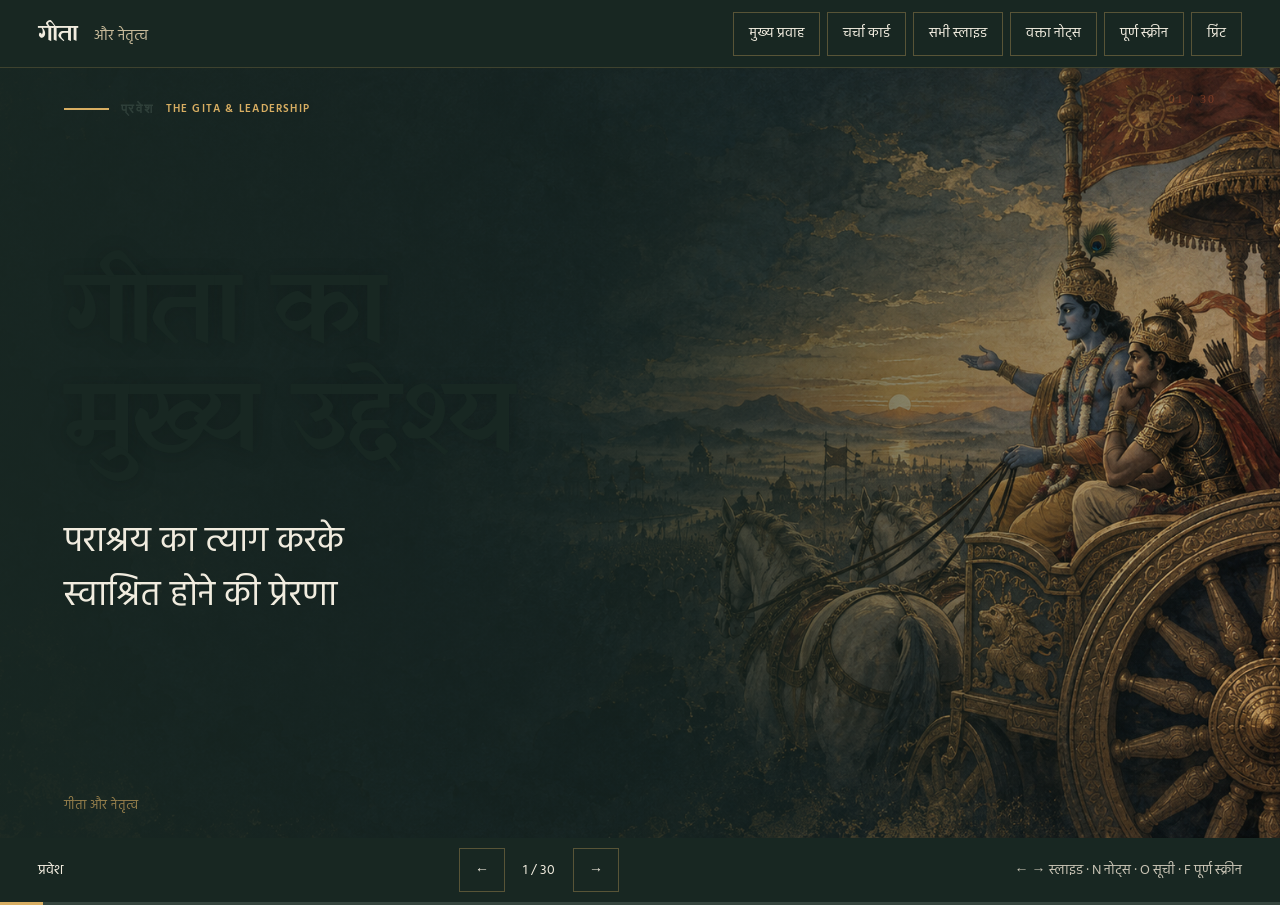
==== index.html @ c2bb1633 "Add corporate Gita presentation and Pages deployment" ====
<!doctype html>
<html lang="hi">
<head><meta charset="utf-8"><meta name="viewport" content="width=device-width,initial-scale=1"><title>गीता का मुख्य उद्देश्य</title><link rel="stylesheet" href="style.css"><link rel="stylesheet" href="design.css"><link rel="stylesheet" href="layouts.css"><link rel="stylesheet" href="presentation.css"></head>
<body>
<header class="toolbar"><a class="brand" href="#1">गीता <span>और नेतृत्व</span></a><nav aria-label="प्रस्तुति नियंत्रण"><button id="map">मुख्य प्रवाह</button><a class="cards-nav" href="flowchart-cards.html">चर्चा कार्ड</a><button id="overview">सभी स्लाइड</button><button id="notes">वक्ता नोट्स</button><button id="fullscreen" title="F">पूर्ण स्क्रीन</button><button id="print">प्रिंट</button></nav></header>
<main id="deck" aria-label="कार्यशाला स्लाइड"></main>
<footer class="controls"><span id="section"></span><div><button id="prev" aria-label="पिछली स्लाइड">←</button><span id="counter" aria-live="polite"></span><button id="next" aria-label="अगली स्लाइड">→</button></div><span class="keyhint">← → स्लाइड · N नोट्स · O सूची · F पूर्ण स्क्रीन</span></footer><div class="progress"><i id="progress"></i></div>
<dialog id="panel"><button class="close" aria-label="बंद करें">×</button><div id="panel-content"></div></dialog>
<script src="slides.js"></script><script src="app.js"></script>
</body></html>
---- style.css ----
:root{--paper:#f4efe4;--ink:#203b32;--muted:#62685e;--saffron:#a44d21;--line:#c9c7b6;--dark:#183c32}*{box-sizing:border-box}body{margin:0;background:#deddd3;color:var(--ink);font-family:'Nirmala UI','Mangal',sans-serif}button,a{touch-action:manipulation}button{font:inherit;cursor:pointer;min-height:44px;border:1px solid var(--line);background:transparent;color:inherit;padding:8px 15px;border-radius:3px}button:hover{background:#ab60251c}button:focus-visible,a:focus-visible{outline:3px solid #ce782d;outline-offset:3px}.toolbar{display:flex;flex-wrap:wrap;align-items:center;justify-content:space-between;gap:10px;padding:12px 3vw;background:var(--paper)}.brand{color:var(--ink);font-size:24px;text-decoration:none;font-weight:700}.brand span{font-size:16px;font-weight:400;margin-left:8px}nav{display:flex;flex-wrap:wrap;gap:7px}nav button{font-size:14px}#deck{max-width:1600px;margin:auto}.slide{position:relative;display:none;background:var(--paper);padding:35px 6vw;min-height:70vh;overflow:hidden}.slide.active{display:flex;flex-direction:column;animation:appear .25s ease}.eyebrow{font-family:Georgia,serif;letter-spacing:3px;font-size:13px;color:var(--saffron);margin-bottom:24px}.slide h1{font-size:clamp(32px,4.1vw,66px);line-height:1.4;font-weight:600;margin:0 0 24px;max-width:1100px}.slide .lead{font-size:clamp(20px,2.1vw,33px);line-height:1.8;max-width:1100px;margin:12px 0 24px}.slide-content{flex:1;display:flex;flex-direction:column;justify-content:center}.slide-footer{display:flex;justify-content:space-between;gap:18px;border-top:1px solid var(--line);padding-top:13px;font-size:13px;color:var(--muted);margin-top:20px}.folio{font-family:Georgia,serif;letter-spacing:2px}.cover,.question{background:var(--dark);color:var(--paper)}.cover .eyebrow,.question .eyebrow{color:#efb574}.cover h1{font-size:clamp(44px,6.4vw,102px);font-family:'Aparajita','Nirmala UI',serif;line-height:1.3;max-width:1000px}.cover .slide-footer,.question .slide-footer{color:#c8d0bd;border-color:#577365}.cover .lead{color:#d4ddca}.cover::after{content:'गीता';position:absolute;right:3%;bottom:12%;font-family:'Aparajita',serif;font-size:clamp(80px,17vw,260px);opacity:.045;pointer-events:none}.items{list-style:none;padding:0;margin:10px 0;max-width:1100px}.items li{font-size:clamp(19px,2vw,30px);line-height:1.7;padding:13px 0;border-top:1px solid var(--line)}.question .items li{border-color:#557263}.pairs{display:grid;gap:25px;margin:10px 0 15px}.pair{border-top:3px solid var(--saffron);padding-top:18px}.pair h2{font-size:clamp(26px,3vw,45px);margin:0 0 16px;font-weight:500}.pair p{font-size:clamp(21px,2.2vw,33px);line-height:1.8;margin:0}.verse{background:#ece7d8}.sanskrit{font-family:'Aparajita','Nirmala UI',serif;font-size:clamp(26px,3.2vw,50px);line-height:1.7;color:#743c25;margin:10px 0 8px}.ref{font-size:18px;color:var(--saffron)}blockquote{font-size:clamp(27px,3.5vw,52px);line-height:1.65;margin:0;padding-left:28px;border-left:4px solid var(--saffron)}.controls{display:flex;align-items:center;justify-content:space-between;padding:10px 3vw;gap:10px;background:var(--paper);font-size:14px}.controls>div{display:flex;align-items:center;gap:18px}.keyhint{display:none;color:var(--muted)}.progress{height:4px;background:var(--line)}.progress i{display:block;height:100%;background:var(--saffron);transition:width .2s}dialog{width:min(1000px,94vw);max-height:85vh;border:0;background:var(--paper);color:var(--ink);padding:35px;box-shadow:0 25px 100px #0005}dialog::backdrop{background:#10261fd9}.close{float:right;font-size:25px}#panel-content{clear:both;font-size:20px;line-height:1.9}#panel-content h2{font-size:30px}.overview-grid{display:grid;gap:8px}.overview-grid button{text-align:left;line-height:1.7}.overview-grid small{color:var(--muted)}.flow{display:grid;gap:0;margin:5px 0}.flow-step{position:relative;display:block;text-align:left;border:0;border-top:2px solid var(--line);padding:14px 10px 18px;border-radius:0}.flow-step .num{font:italic 24px Georgia;color:var(--saffron)}.flow-step h2{font-size:27px;margin:7px 0}.flow-step p{font-size:19px;line-height:1.6;margin:0}.flow-step small{display:block;font:12px Georgia;letter-spacing:1px;margin-top:10px;color:var(--muted)}.flow-step:not(:last-child)::after{content:'↓';display:block;color:var(--saffron);margin-top:10px}.timer{display:flex;align-items:center;gap:12px;margin-top:8px;font-size:16px}.timer output{font:24px Georgia;min-width:65px}.timer button{font-size:14px}.question .timer button{border-color:#688476}.case{border-left:9px solid var(--saffron)}.chain-list{display:flex;flex-direction:column;gap:12px;margin:15px 0}.chain-item{font-size:28px;padding:18px 0;border-bottom:2px solid var(--line)}.chain-item:not(:last-child)::after{content:' ↓';color:var(--saffron)}.flowpage{max-width:1400px;margin:0 auto;padding:45px 5vw;background:var(--paper);min-height:100vh}.flowpage h1{font-size:clamp(32px,4vw,60px);line-height:1.5}.flowpage .intro{font-size:22px;line-height:1.8}.flowpage .flow{margin:40px 0}.flowpage footer{margin-top:40px;border-top:1px solid var(--line);padding-top:20px;line-height:1.8}.flowpage a{color:var(--saffron)}
@media(min-width:768px){.pairs{grid-template-columns:1fr 1fr;gap:50px}.slide{min-height:calc(100vh - 142px);padding:3.5vh 6vw 2.5vh}.overview-grid{grid-template-columns:1fr 1fr}.flow{grid-template-columns:repeat(4,1fr);gap:22px}.flow-step:not(:last-child)::after{content:'→';position:absolute;right:5px;top:9px}.chain-list{flex-direction:row;gap:30px}.chain-item{flex:1}.chain-item:not(:last-child)::after{content:' →'}.flow-step h2{font-size:clamp(24px,2.1vw,34px)}}
@media(min-width:1280px){.keyhint{display:block}.slide{height:calc(100vh - 142px);min-height:650px;max-height:950px}.flow-step p{font-size:22px}.flow-step{padding-bottom:22px}}
@media screen and (min-width:1024px) and (max-height:850px){.slide{height:calc(100vh - 142px);min-height:0;padding:22px 6vw 16px}.eyebrow{margin-bottom:13px}.slide h1{font-size:42px;margin-bottom:15px}.cover h1{font-size:76px}.slide .lead{font-size:25px;line-height:1.65;margin:10px 0 14px}.items li{font-size:23px;line-height:1.6;padding:9px 0}.pair h2{font-size:33px;margin-bottom:10px}.pair p{font-size:26px}.sanskrit{font-size:39px;line-height:1.65}.flow{gap:12px}.flow-step{padding:8px 8px 12px}.flow-step h2{font-size:27px;margin:5px 0}.flow-step p{font-size:19px}.flow-step small{margin-top:7px}.slide-footer{margin-top:12px;padding-top:9px}.timer{margin-top:4px}.chain-item{font-size:25px}}
@media(prefers-reduced-motion:reduce){*{animation:none!important;transition:none!important}}@keyframes appear{from{opacity:.3;transform:translateY(5px)}to{opacity:1;transform:translateY(0)}}
@media print{@page{size:A4 landscape;margin:0}body{background:white}.toolbar,.controls,.progress,dialog,.timer,.no-print{display:none!important}#deck{max-width:none}.slide,.slide.active{display:flex!important;flex-direction:column;width:297mm;height:210mm;min-height:0;max-height:none;padding:12mm 16mm;break-after:page;page-break-after:always;print-color-adjust:exact;-webkit-print-color-adjust:exact;animation:none}.slide:last-child{break-after:auto}.slide h1{font-size:32pt;margin-bottom:6mm}.cover h1{font-size:54pt}.slide .lead,.items li,.pair p{font-size:19pt}.sanskrit{font-size:27pt}.pairs{grid-template-columns:1fr 1fr}.flow{grid-template-columns:repeat(4,1fr)}.flow-step h2{font-size:20pt}.flow-step p{font-size:14pt}.flow-step:not(:last-child)::after{content:'→';position:absolute;right:0;top:0}.flowpage{min-height:0;padding:12mm}.flowpage h1{font-size:32pt}.flowpage .intro{font-size:16pt}.flowpage .flow{margin:15px 0}.slide-footer{font-size:10pt}.eyebrow{margin-bottom:12px}}
---- design.css ----
/* Indian editorial: ink, vermilion, parchment, brass. */
.slide.reflection::after{font-size:min(65vh,600px);line-height:1;top:8%;bottom:auto}.flowpage .flow-step:last-child{color:#f1e8d6!important}
:root{--paper:#f1e8d6;--ink:#172635;--muted:#71644f;--saffron:#a43b28;--line:#c4b69b;--dark:#142330;--gold:#dcad62}body{background:#101b25}.toolbar,.controls{background:#101b25;color:#dfd2b9}.brand{color:#f1e8d6}.toolbar{padding:8px 3vw}.toolbar button,.controls button{border-color:#465059;border-radius:0}.toolbar button:hover,.controls button:hover{background:#ffffff12}.keyhint{color:#9eabae}.brand span{color:#b4aa98}.slide{background:var(--paper);isolation:isolate}.slide::before{content:'';position:absolute;inset:0;pointer-events:none;z-index:-1;background:linear-gradient(110deg,#ffffff24,transparent 55%)}.slide::after{content:attr(data-word);position:absolute;right:4%;bottom:9%;font-family:'Aparajita','Nirmala UI',serif;font-size:clamp(130px,22vw,350px);line-height:1;color:#a43b28;opacity:.045;z-index:-1;pointer-events:none}.eyebrow{display:flex;align-items:center;gap:20px;letter-spacing:2.5px;font-size:11px;margin-bottom:20px}.chapter{font-family:'Nirmala UI',sans-serif;font-size:16px;letter-spacing:0;padding-right:20px;border-right:1px solid currentColor}.slide h1{font-family:'Aparajita','Nirmala UI',serif;font-size:clamp(44px,4.8vw,76px);font-weight:600;line-height:1.2;margin-bottom:24px}.slide .lead{line-height:1.65}.slide-footer{font-size:12px;letter-spacing:.5px}.items li{border:0;padding:9px 0 9px 35px;position:relative}.items li::before{content:'';position:absolute;left:0;top:26px;width:14px;height:2px;background:var(--saffron)}.cinema{background:#101e2b url('assets/kurukshetra.png') center/cover no-repeat;color:#f9edda}.cinema::before{background:linear-gradient(90deg,#07132044,transparent 70%)}.cinema::after{display:none}.cinema h1{font-size:clamp(52px,7.7vw,120px);max-width:68%;line-height:1.17;text-shadow:0 2px 20px #0003}.cinema .lead{max-width:53%;color:#e1bb7c;font-size:clamp(22px,2.2vw,35px)}.cinema .eyebrow{color:#efc784}.cinema .slide-footer{color:#e2cba5;border-color:#cfb17855}.midnight{background:#142330;color:#f1e8d6}.midnight .eyebrow{color:var(--gold)}.midnight .slide-footer{color:#c6b999;border-color:#6f6c5a}.midnight .items li::before{background:var(--gold)}.midnight::after{opacity:.13;color:var(--gold)}.editorial .body-copy{max-width:1000px}.editorial.midnight .slide-content{max-width:83%}.statement .slide-content{justify-content:center}.statement h1{font-size:36px;color:var(--saffron);font-weight:400}.statement blockquote{font-family:'Aparajita','Nirmala UI',serif;border:0;padding:0;font-size:clamp(40px,5.5vw,86px);line-height:1.35;max-width:1100px}.statement blockquote::before{content:'“';color:var(--saffron);display:block;height:40px;font:100px Georgia}.statement .lead{max-width:800px;color:var(--muted);font-size:25px}.duality .pairs{gap:0;border-top:1px solid var(--ink);border-bottom:1px solid var(--ink);margin:16px 0 25px}.duality .pair{border:0;padding:26px 30px 26px 0}.duality .pair+ .pair{padding-left:40px;border-left:1px solid var(--ink)}.duality .pair h2{font-family:'Aparajita','Nirmala UI',serif;font-size:clamp(40px,4.6vw,70px);color:var(--saffron);line-height:1.2}.duality .pair p{font-size:27px}.duality.contrast .pair:first-child{background:#b3452d;color:#fff0d9;padding-left:25px}.duality.contrast .pair:first-child h2{color:#ffe0a5}.duality.contrast .pair:last-child{background:#142330;color:#ede3cf;border:0}.duality.contrast .pair:last-child h2{color:var(--gold)}.duality.contrast .pairs{border:0}.reflection{background:#ab3c2c;color:#fff0d6}.reflection::after{content:'?';font:600px Georgia;right:3%;top:0;color:#f8c980;opacity:.095}.reflection .eyebrow{color:#ffdc9d}.reflection .slide-footer{color:#ffdbb4;border-color:#e6ad7c77}.reflection h1{max-width:900px}.reflection .lead{color:#fff0d6;max-width:1000px}.reflection .items li{font-size:24px}.reflection .items li::before{background:#ffcb85}.timer{margin-top:20px;border-top:1px solid #ffffff44;padding-top:16px}.timer output{font-size:36px;font-style:italic;color:#ffdda2}.timer button{border:0;border-bottom:1px solid currentColor;border-radius:0;color:inherit}.scripture{background:#eee4cf}.scripture .slide-content{justify-content:center}.scripture h1{font-size:36px;font-family:'Nirmala UI',sans-serif;color:#706148;font-weight:400;margin-bottom:35px}.scripture .sanskrit{font-size:clamp(34px,4.4vw,69px);line-height:1.4;color:#8c2d20;margin-bottom:20px}.scripture .ref{font:italic 18px Georgia,serif;color:#7d5634}.scripture .lead{font-size:25px;max-width:1000px;margin-top:30px;border-top:1px solid #bdab8c;padding-top:22px}.scripture .slide-content::before{content:'॥';position:absolute;right:5%;top:14%;font-family:'Aparajita',serif;font-size:130px;color:#b1874260}.scenario{background:#e7dfcf;border:0}.scenario .slide-content{display:grid;grid-template-columns:39% 1fr;gap:6%}.scenario h1{font-size:clamp(46px,4.8vw,76px);line-height:1.35;align-self:center}.scenario .body-copy{background:#142330;color:#f1e8d6;padding:30px 34px;align-self:center;border-top:6px solid #bd8a43}.scenario .lead{font-size:25px;line-height:1.6;margin:0 0 20px;color:#ebc589}.scenario .items li{font-size:22px;line-height:1.6;padding:9px 0 9px 25px}.scenario .items li::before{background:#c49a60}.scenario .timer{font-size:13px}.scenario .timer output{font-size:29px}.scenario .timer button{font-size:13px;padding:5px}.chain-list{counter-reset:chain}.chain-item{counter-increment:chain;border:0;background:#142330;color:#f1e8d6;padding:30px 22px;position:relative;font-size:25px}.chain-item::before{content:'0' counter(chain);display:block;font:italic 40px Georgia;color:var(--gold);margin-bottom:20px}.chain-item:nth-child(2){background:#8b382b}.chain-item:nth-child(3){background:#ad783e}.chain-item:not(:last-child)::after{position:absolute;right:-27px;top:45%;color:var(--saffron);font-size:25px}.journey .flow,.flowpage .flow{gap:25px}.flow-step{border:0;border-bottom:1px solid var(--line);padding:15px 12px;min-width:0}.flow-step .num{font-size:45px;color:#ac733d}.flow-step h2{font-family:'Aparajita','Nirmala UI',serif;font-size:35px;line-height:1.2}.flow-step p{font-size:20px;line-height:1.5}.flow-step small{letter-spacing:1px;font-size:11px}.flow-step:last-child{background:#142330;color:var(--paper);padding-left:20px}.flow-step:last-child small{color:#dfbd83}.flow-step:not(:last-child)::after{font-size:24px;color:#a43b28}.flowpage{background:var(--paper)}.flowpage h1{font-family:'Aparajita',serif;font-size:70px}.flowpage footer{font-size:18px}.progress{background:#34424b;height:3px}.progress i{background:#d0a063}
@media(min-width:768px){.journey .flow,.flowpage .flow{grid-template-columns:repeat(5,1fr)}.flow-step:nth-child(6){grid-column:5;grid-row:2}.flow-step:nth-child(7){grid-column:4;grid-row:2}.flow-step:nth-child(8){grid-column:3;grid-row:2}.flow-step:nth-child(9){grid-column:2;grid-row:2}.flow-step:nth-child(10){grid-column:1;grid-row:2}.flow-step:nth-child(5)::after{content:'↓';right:25px;top:auto;bottom:-24px}.flow-step:nth-child(6)::after,.flow-step:nth-child(7)::after,.flow-step:nth-child(8)::after,.flow-step:nth-child(9)::after{content:'←';right:auto;left:-25px;top:45%}.flow-step:nth-child(-n+4)::after{top:45%;right:-24px}.slide{padding-left:5vw;padding-right:5vw}.slide-footer{margin-top:15px}}
@media(min-width:1280px){.slide{height:calc(100vh - 130px);min-height:0;max-height:none}}
@media screen and (min-width:1024px) and (max-height:850px){.slide{height:calc(100vh - 130px);padding-top:20px;padding-bottom:15px}.eyebrow{margin-bottom:14px}.slide h1{font-size:51px;margin-bottom:18px}.cinema h1{font-size:86px}.cinema .lead{font-size:27px}.slide .lead{font-size:24px;margin-top:10px;margin-bottom:14px}.scripture h1{font-size:29px;margin-bottom:24px}.scripture .sanskrit{font-size:48px;line-height:1.35;margin-bottom:12px}.scripture .lead{font-size:23px;padding-top:14px;margin-top:16px}.scripture .slide-content::before{font-size:95px}.duality .pair{padding-top:20px;padding-bottom:20px}.duality .pair h2{font-size:50px}.duality .pair p{font-size:24px}.reflection .items li{font-size:22px}.timer{margin-top:12px;padding-top:10px}.timer output{font-size:28px}.statement h1{font-size:30px}.statement blockquote{font-size:59px}.scenario h1{font-size:49px}.scenario .body-copy{padding:20px 24px}.scenario .lead{font-size:22px}.scenario .items li{font-size:19px}.flow-step{padding:9px 10px}.flow-step .num{font-size:32px}.flow-step h2{font-size:30px}.flow-step p{font-size:18px}.journey .flow{gap:20px}.chain-item{font-size:22px;padding:20px}.chain-item::before{font-size:32px;margin-bottom:12px}.items li{font-size:24px}}
@media(max-width:767px){.slide{padding:28px 24px}.eyebrow{font-size:9px;gap:10px;letter-spacing:1px}.chapter{font-size:14px;padding-right:10px}.slide h1{font-size:43px;line-height:1.3}.cinema{background-position:65% center}.cinema::before{background:#0c192bc9}.cinema h1{font-size:59px;max-width:100%}.cinema .lead{max-width:100%;font-size:24px}.slide .lead{font-size:21px}.scenario .slide-content{display:flex;gap:0}.scenario .body-copy{padding:22px}.scenario h1{font-size:42px}.scenario .lead{font-size:21px}.scenario .items li{font-size:19px}.timer{flex-wrap:wrap;gap:6px}.timer button{font-size:12px}.duality .pair,.duality .pair+ .pair{padding:20px;border-left:0}.duality .pair h2{font-size:40px}.duality .pair p{font-size:23px}.scripture h1{font-size:29px}.scripture .sanskrit{font-size:33px}.scripture .lead{font-size:21px}.scripture .slide-content::before{display:none}.reflection .items li{font-size:20px}.editorial.midnight .slide-content{max-width:100%}.statement blockquote{font-size:41px}.flow-step{padding:18px 10px}.flow-step:not(:last-child)::after{content:'↓';position:static}.flowpage h1{font-size:48px}.chain-item:not(:last-child)::after{content:'↓';top:auto;bottom:-25px;right:45%}.chain-list{gap:28px}.slide-footer{font-size:11px}}
@media print{.slide,.slide.active{height:210mm;min-height:0;max-height:none;padding:12mm 15mm}.slide h1{font-size:38pt}.cinema h1{font-size:64pt}.cinema .lead{font-size:20pt}.scripture h1{font-size:23pt}.scripture .sanskrit{font-size:35pt}.scripture .lead{font-size:18pt}.scenario .slide-content{display:grid}.scenario h1{font-size:34pt}.scenario .body-copy{padding:22px}.scenario .lead{font-size:18pt}.scenario .items li{font-size:16pt}.duality .pair h2{font-size:36pt}.duality .pair p{font-size:19pt}.flow-step .num{font-size:26pt}.flow-step h2{font-size:23pt}.flow-step p{font-size:14pt}.flow-step:nth-child(6){grid-column:5;grid-row:2}.flow-step:nth-child(7){grid-column:4;grid-row:2}.flow-step:nth-child(8){grid-column:3;grid-row:2}.flow-step:nth-child(9){grid-column:2;grid-row:2}.flow-step:nth-child(10){grid-column:1;grid-row:2}.flowpage{height:210mm;min-height:0}.flowpage h1{font-size:40pt}.flowpage .flow{gap:15px}.flowpage footer p{margin:5px}.flowpage footer{margin-top:10px}.slide .lead{font-size:19pt}.items li{font-size:18pt}}

/* The same Kurukshetra artwork reappears at low contrast, like the reference deck. */
.slide:not(.cinema){background-image:linear-gradient(100deg,rgba(241,232,214,.975),rgba(241,232,214,.91) 57%,rgba(232,223,202,.68)),url('assets/kurukshetra.png');background-size:cover,cover;background-position:center,right center}
.slide.midnight:not(.cinema){background-image:linear-gradient(100deg,rgba(20,35,48,.97),rgba(20,35,48,.91) 55%,rgba(20,35,48,.62)),url('assets/kurukshetra.png')}
.slide.reflection:not(.cinema){background-image:linear-gradient(100deg,rgba(164,59,40,.96),rgba(164,59,40,.89) 63%,rgba(106,42,33,.68)),url('assets/kurukshetra.png')}
.journey .flow-step:nth-child(5)::after,.flowpage .flow-step:nth-child(5)::after{content:'↓';top:auto;bottom:-24px;right:20px}
.reflection::after{font-size:min(65vh,600px);line-height:1;top:8%;bottom:auto}
---- layouts.css ----
@import url('https://fonts.googleapis.com/css2?family=Hind:wght@400;500;600&family=Yatra+One&display=swap');
:root{--display:'Yatra One','Aparajita','Nirmala UI',serif;--body:'Hind','Nirmala UI','Mangal',sans-serif;--ink:#18231f;--ink-soft:#34463e;--paper:#f3eddd;--paper-deep:#e8dfca;--saffron:#d7602d;--gold:#bd8b3d;--line:rgba(24,35,31,.18)}
body{font-family:var(--body);background:#18231f;color:var(--ink)}
.toolbar,.controls{font-family:var(--body)}.slide{position:relative;isolation:isolate;background-image:linear-gradient(100deg,rgba(243,237,221,.97),rgba(248,243,232,.91) 52%,rgba(232,223,202,.76)),url('assets/kurukshetra.png');background-size:cover;background-position:center,right center}.slide::before{z-index:-1;opacity:.08;background-image:url("data:image/svg+xml,%3Csvg viewBox='0 0 180 180' xmlns='http://www.w3.org/2000/svg'%3E%3Cfilter id='n'%3E%3CfeTurbulence type='fractalNoise' baseFrequency='.85' numOctaves='3' stitchTiles='stitch'/%3E%3C/filter%3E%3Crect width='100%25' height='100%25' filter='url(%23n)' opacity='.55'/%3E%3C/svg%3E");mix-blend-mode:multiply}.slide.active{display:grid;grid-template-rows:auto 1fr auto}.slide-content{position:relative;z-index:2;width:100%;max-width:1280px;margin:auto;justify-self:stretch;align-self:center}.eyebrow{gap:12px;margin-bottom:14px;letter-spacing:.11em;font-family:var(--body);font-weight:600}.eyebrow::before{content:'';width:2.8rem;height:2px;background:currentColor}.chapter{font-size:13px;opacity:.58;border:0;padding:0;text-transform:uppercase;letter-spacing:.13em}.slide h1{font-family:var(--display);font-weight:400;font-size:clamp(42px,6vw,92px);line-height:1.12;letter-spacing:-.025em;margin:0 0 20px}.slide .lead{font-size:clamp(20px,2.05vw,30px);line-height:1.55;color:var(--ink-soft);max-width:45ch;margin:20px 0}.slide-footer{border:0;padding-top:8px;opacity:.65;font-size:13px}.slide-footer .folio{position:absolute;top:24px;left:auto;right:5vw;font-size:12px;opacity:.65}
.cinema{background-image:linear-gradient(90deg,rgba(24,35,31,.93),rgba(24,35,31,.74) 49%,rgba(24,35,31,.06) 100%),url('assets/kurukshetra.png');background-position:center}.cinema .slide-content{max-width:1280px}.cinema .eyebrow{color:#dfaa63}.cinema h1{font-size:clamp(52px,8vw,126px);line-height:1.06;max-width:9ch}.cinema .lead{max-width:31ch;color:#f3eddd;font-size:clamp(23px,2.7vw,40px)}.cinema .slide-footer{color:#f3eddd}
.midnight{background-image:linear-gradient(100deg,rgba(24,35,31,.97),rgba(24,35,31,.9) 56%,rgba(18,32,29,.7)),url('assets/kurukshetra.png');color:var(--paper)}.midnight .eyebrow{color:var(--saffron)}.midnight .lead{color:rgba(243,237,221,.76)}.midnight .slide-footer{color:rgba(243,237,221,.58)}
.reflection{background-image:linear-gradient(100deg,rgba(24,35,31,.96),rgba(24,35,31,.8)),url('assets/kurukshetra.png');color:var(--paper)}.reflection h1{font-family:var(--display);font-size:clamp(45px,6.5vw,96px)}.reflection .lead{color:rgba(243,237,221,.76)}.reflection .slide-footer{color:rgba(243,237,221,.62)}.reflection::after{font:400 clamp(220px,45vw,620px)/1 var(--display);color:var(--saffron);opacity:.1;right:4%;top:3%;bottom:auto}
.slide.journey .slide-content{max-width:1450px}.journey .flow{grid-template-columns:repeat(5,minmax(0,1fr));gap:0;margin:28px 0 0}.journey .flow-step{background:rgba(243,237,221,.15);border:0;border-top:1px solid var(--line);padding:16px 15px 14px;min-height:0}.journey .flow-step:nth-child(n+6){grid-row:2}.journey .flow-step:nth-child(6){grid-column:5}.journey .flow-step:nth-child(7){grid-column:4}.journey .flow-step:nth-child(8){grid-column:3}.journey .flow-step:nth-child(9){grid-column:2}.journey .flow-step:nth-child(10){grid-column:1}.journey .flow-step .num{font:400 clamp(26px,3.5vw,47px)/1 var(--display);color:var(--saffron)}.journey .flow-step h2{font:400 clamp(20px,2.3vw,32px)/1.2 var(--display);margin:12px 0 8px}.journey .flow-step p{font:400 clamp(13px,1.35vw,18px)/1.42 var(--body);margin:0}.journey .flow-step small{font-size:10px;margin-top:8px;opacity:.65}.journey .flow-step:nth-child(5)::after{content:'↓';right:22px;top:auto;bottom:-22px}.journey .flow-step:nth-child(6)::after,.journey .flow-step:nth-child(7)::after,.journey .flow-step:nth-child(8)::after,.journey .flow-step:nth-child(9)::after{content:'←';right:auto;left:-14px;top:43%}.journey .flow-step:last-child{background:var(--ink);color:var(--paper)}.journey .flow-step:last-child small{color:var(--gold)}
.equation{justify-items:start;gap:18px;margin:20px 0}.equation-row{justify-content:flex-start;gap:clamp(9px,2vw,28px)}.token{min-width:0;padding:12px 22px;background:rgba(255,255,255,.2);font:400 clamp(32px,5vw,70px)/1.15 var(--display);border:1px solid rgba(24,35,31,.2)}.token.hot{border-color:var(--saffron);background:rgba(215,96,45,.07)}.operator{font:400 clamp(23px,3vw,42px) var(--display)}.cascade{width:min(100%,620px);margin:4px 0 0 7%;border-left:1px solid var(--saffron)}.cascade div{position:relative;padding:9px 18px;border-top:1px solid rgba(24,35,31,.13);font-size:clamp(17px,1.65vw,23px);color:var(--ink-soft)}.cascade div:nth-child(2){margin-inline:0 8%}.cascade div:nth-child(3){margin-inline:0 16%}.cascade div:nth-child(4){margin-inline:0 24%;color:var(--saffron);border-color:rgba(215,96,45,.38)}
.duality .pairs{gap:0;border-top:1px solid var(--line);border-bottom:1px solid var(--line);margin:18px 0}.duality .pair{padding:22px 28px;border:0}.duality .pair+.pair{border-left:1px solid var(--line);padding-left:38px}.duality .pair h2{font:400 clamp(30px,4vw,56px)/1.2 var(--display);color:var(--saffron);margin:0 0 12px}.duality .pair p{font-size:clamp(18px,2vw,27px);line-height:1.5}.duality.contrast .pairs{border:0}.duality.contrast .pair:first-child{background:var(--saffron);color:var(--paper)}.duality.contrast .pair:first-child h2{color:#f1c785}.duality.contrast .pair:last-child{background:var(--ink);color:var(--paper)}.duality.contrast .pair:last-child h2{color:var(--gold)}
.statement .slide-content{max-width:1160px}.statement h1{font:400 clamp(36px,5vw,72px)/1.15 var(--display);color:var(--ink)}.statement blockquote{border:0;border-left:4px solid var(--saffron);padding-left:clamp(20px,4vw,55px);font:400 clamp(32px,4.5vw,64px)/1.25 var(--display);max-width:23ch}.statement .lead{font-size:clamp(19px,2vw,28px);margin-top:26px}
.scripture{background-image:linear-gradient(100deg,rgba(243,237,221,.97),rgba(243,237,221,.87) 58%,rgba(232,223,202,.72)),url('assets/kurukshetra.png')}.verse-strip{width:min(100%,980px);padding:18px 25px;border:1px solid rgba(189,139,61,.35);border-left:4px solid var(--saffron);background:rgba(255,255,255,.25)}.verse-strip .sanskrit{font:500 clamp(22px,2.6vw,36px)/1.65 var(--body);color:var(--ink);margin:0}.verse-strip .ref{font:500 14px var(--body);margin-top:9px;color:var(--saffron)}.scripture .slide-content::before{content:'✦';position:absolute;right:4%;top:2%;color:rgba(189,139,61,.25);font:clamp(54px,9vw,130px) var(--display)}
.witness{min-height:340px;width:min(100%,550px);margin:5px auto}.witness-ring{width:min(52vw,330px);border-color:rgba(24,35,31,.2)}.witness-ring::before{width:min(38vw,240px);border-color:rgba(215,96,45,.42)}.witness-core span{color:var(--ink-soft);font-size:15px}.witness-core strong{font:400 clamp(35px,4vw,55px) var(--display);color:var(--saffron)}.orbit{font-size:14px;color:var(--ink-soft)}.witness .o1{top:8%}.witness .o2{right:4%}.witness .o3{bottom:8%}.witness .o4{left:4%}
.fork{grid-template-columns:1fr 1fr;gap:16px;margin:25px 0}.route{padding:20px 24px;background:rgba(255,255,255,.2);border:1px solid var(--line)}.route h3{font:400 clamp(25px,3.2vw,44px)/1.18 var(--display);color:var(--ink)}.route p{font-size:clamp(16px,1.7vw,22px);color:var(--ink-soft);line-height:1.5}.route.yoga{border-color:rgba(215,96,45,.65);box-shadow:inset 5px 0 var(--saffron)}.route-tag{font-size:12px;letter-spacing:.13em;color:var(--saffron)}
.axis{grid-template-columns:1fr auto 1fr;gap:14px}.axis-card{padding:18px 20px;border-color:var(--line)}.axis-card strong{font:400 clamp(27px,3.5vw,48px) var(--display)}.axis-card span{font-size:16px}.axis-arrow{color:var(--saffron)}.pathline{gap:12px}.pathline span{font-size:13px}.pair-grid{gap:8px}.pair-grid div{border-color:var(--line);font-size:clamp(16px,1.6vw,22px)}.final-line{font:400 clamp(28px,4vw,56px)/1.25 var(--display);color:var(--saffron)}.chain-list{gap:0}.chain-item{font-size:clamp(18px,2vw,28px);padding:18px 20px}.chain-item::before{font:400 29px var(--display)}
.scenario .slide-content{grid-template-columns:minmax(0,.8fr) minmax(0,1.2fr);gap:5%}.scenario .slide-content h1{align-self:center}.scenario .body-copy{background:rgba(24,35,31,.96);padding:clamp(20px,3vw,38px);border-top:3px solid var(--gold)}.scenario .lead{font-size:clamp(19px,2vw,28px)}.scenario .items li{font-size:clamp(17px,1.65vw,23px)}
@media(max-width:767px){.slide.active{display:flex}.slide-content{margin:auto}.slide h1{font-size:clamp(37px,10vw,55px)}.cinema{background-image:linear-gradient(90deg,rgba(24,35,31,.97),rgba(24,35,31,.79)),url('assets/kurukshetra.png')}.cinema h1{max-width:100%;font-size:clamp(51px,14vw,76px)}.journey .flow{grid-template-columns:1fr 1fr;gap:6px}.journey .flow-step,.journey .flow-step:nth-child(n){grid-column:auto;grid-row:auto}.journey .flow-step:nth-child(n)::after{content:'↓';position:static;display:block;margin-top:8px}.equation-row{flex-wrap:wrap}.cascade{margin-left:0}.witness{min-height:280px}.witness-ring{width:230px}.fork{grid-template-columns:1fr}.scenario .slide-content{display:flex}.scenario .body-copy{padding:21px}.slide-footer .folio{right:24px;top:10px}}
@media(min-width:768px){.slide-content{width:100%}.slide .lead{max-width:48ch}.journey .flow-step:nth-child(n+6){grid-row:2}.journey .flow-step:nth-child(6){grid-column:5}.journey .flow-step:nth-child(7){grid-column:4}.journey .flow-step:nth-child(8){grid-column:3}.journey .flow-step:nth-child(9){grid-column:2}.journey .flow-step:nth-child(10){grid-column:1}}
@media(max-height:850px) and (min-width:768px){.slide-content{max-height:100%;overflow:auto;scrollbar-width:thin}.slide h1{font-size:clamp(38px,4.8vw,66px)}.cinema h1{font-size:clamp(56px,7vw,94px)}.witness{min-height:260px}.witness-ring{width:240px}.journey .flow-step{padding:11px}.journey .flow-step p{font-size:15px}.verse-strip{padding:12px 18px}}
@media print{@page{size:landscape;margin:0}.toolbar,.controls,.progress,dialog{display:none!important}.slide,.slide.active{display:grid!important;width:297mm;height:210mm;min-height:0;max-height:none;padding:15mm 18mm;break-after:page;print-color-adjust:exact;-webkit-print-color-adjust:exact}.slide:last-child{break-after:auto}.journey .flow{grid-template-columns:repeat(5,1fr)}.journey .flow-step:nth-child(6){grid-column:5;grid-row:2}.journey .flow-step:nth-child(7){grid-column:4;grid-row:2}.journey .flow-step:nth-child(8){grid-column:3;grid-row:2}.journey .flow-step:nth-child(9){grid-column:2;grid-row:2}.journey .flow-step:nth-child(10){grid-column:1;grid-row:2}.slide-content{overflow:visible}.scenario .slide-content{display:grid}.slide .lead{font-size:19pt}.cinema h1{font-size:54pt}.scripture .sanskrit{font-size:24pt}}
---- presentation.css ----
@import url('https://fonts.googleapis.com/css2?family=DM+Serif+Display:ital@0;1&family=Hind:wght@400;500;600;700&family=Yatra+One&display=swap');

:root {
  --ink: #182722;
  --ink-soft: #40524a;
  --paper: #f1ecdf;
  --paper-deep: #e6ddc9;
  --saffron: #c65f35;
  --gold: #d8ae62;
  --line: #bfb39d;
  --dark: #182722;
  --display: 'Yatra One', 'Aparajita', 'Nirmala UI', serif;
  --body: 'Hind', 'Nirmala UI', 'Mangal', sans-serif;
}

body { font-family: var(--body); background: #d8d2c5; }
.toolbar, .controls { color: var(--paper); background: var(--ink); }
.toolbar { min-height: 68px; border-bottom: 1px solid #d8ae6233; }
.brand, .brand span { color: var(--paper); }
.brand { font: 400 23px var(--display); }
.brand span { color: #c6b999; font: 400 15px var(--body); }
.toolbar nav button, .controls button { border-color: #d8ae6255; color: var(--paper); border-radius: 0; }
.toolbar nav .cards-nav { display: inline-flex; min-height: 44px; align-items: center; padding: 8px 15px; border: 1px solid #d8ae6255; color: var(--paper); font-size: 14px; text-decoration: none; }
.toolbar nav button:hover, .controls button:hover { background: #d8ae621c; }
.toolbar nav .cards-nav:hover { background: #d8ae621c; }
.keyhint { color: #c8c3b4; }
.progress { background: #35453e; }
.progress i { background: var(--gold); }

.slide {
  color: var(--ink);
  background-color: var(--paper);
  background-image:
    linear-gradient(100deg, rgba(241,236,223,.98), rgba(241,236,223,.93) 57%, rgba(232,223,202,.78)),
    url('assets/kurukshetra.png');
  background-size: cover;
  background-position: center, right center;
}
.slide::after { color: var(--green, #365a4a); opacity: .055; }
.eyebrow { color: var(--saffron); }
.chapter { color: var(--ink-soft); }
.slide h1 { color: var(--ink); }
.slide .lead { color: var(--ink-soft); }
.slide-footer { color: #647069; }
.slide-footer .folio { color: var(--saffron); }
.items li { border-color: #c9bea8; }
.items li::before { background: var(--saffron); }

.cinema {
  color: var(--paper);
  background-image: linear-gradient(90deg, rgba(24,39,34,.95), rgba(24,39,34,.73) 53%, rgba(24,39,34,.12)), url('assets/kurukshetra.png');
  background-position: center;
}
.cinema .eyebrow, .cinema .slide-footer { color: var(--gold); }
.cinema .lead { color: var(--paper); }
.cinema::after { display: none; }

.reflection, .midnight {
  color: var(--paper);
  background-image: linear-gradient(105deg, rgba(24,39,34,.985), rgba(24,39,34,.92) 62%, rgba(28,51,42,.78)), url('assets/kurukshetra.png');
}
.reflection .eyebrow, .midnight .eyebrow { color: var(--gold); }
.reflection h1, .midnight h1 { color: var(--paper); }
.reflection .lead, .midnight .lead { color: #e1dfd2; }
.reflection .slide-footer, .midnight .slide-footer { color: #c5c6b9; }
.reflection .items li, .midnight .items li { border-color: #627368; }
.reflection .items li::before, .midnight .items li::before { background: var(--gold); }
.reflection::after { color: var(--gold); opacity: .09; }

.slide.journey .flow-step { background: transparent; border-color: #bfb39d; }
.journey .flow-step .num { color: var(--saffron); }
.journey .flow-step h2 { color: var(--ink); }
.journey .flow-step p { color: var(--ink-soft); }
.journey .flow-step:nth-child(5)::after { color: var(--saffron); }
.journey .flow-step:last-child { color: var(--paper); background: var(--ink); }
.journey .flow-step:last-child h2, .journey .flow-step:last-child p { color: var(--paper); }
.journey .flow-step:last-child .num { color: var(--gold); }

/* Slide 4 / recap: the path is a sequence of individual, linked waypoints. */
.journey .flow {
  grid-template-columns: repeat(4, minmax(0, 1fr));
  gap: 2.25rem 2.1rem;
  margin-top: 1.25rem;
}
.journey .flow-step {
  position: relative;
  display: block;
  min-height: 10.6rem;
  padding: 1rem 1rem .85rem;
  overflow: visible;
  text-align: left;
  border: 1px solid #c8bea8;
  border-top: 3px solid #bd8b3d;
  background: #faf7ef;
  box-shadow: 0 3px 0 #18272214;
  transition: transform .18s ease, box-shadow .18s ease, border-color .18s ease;
}
.journey .flow-step:hover, .journey .flow-step:focus-visible {
  z-index: 2;
  transform: translateY(-3px);
  border-color: #c65f3588;
  box-shadow: 0 8px 20px #18272218;
}
.journey .flow-step .num {
  display: block;
  margin-bottom: .45rem;
  color: var(--saffron);
  font: 400 1rem/1 var(--body);
  letter-spacing: .12em;
}
.journey .flow-step h2 {
  margin: 0 0 .45rem;
  color: var(--ink);
  font: 400 clamp(1.2rem, 1.7vw, 1.65rem)/1.2 var(--display);
}
.journey .flow-step p {
  min-height: 2.7em;
  color: var(--ink-soft);
  font: 400 clamp(.88rem, 1.05vw, 1rem)/1.45 var(--body);
}
.journey .flow-step small {
  display: block;
  margin-top: .7rem;
  padding-top: .5rem;
  border-top: 1px solid #c8bea8;
  color: #705e48;
  font: 400 .82rem/1.4 var(--body);
  letter-spacing: 0;
}
.journey .flow-step small b {
  display: block;
  margin-bottom: .12rem;
  color: #a14e31;
  font-size: .68rem;
  font-weight: 600;
  letter-spacing: .08em;
}
.journey .flow-step:nth-child(5) {
  border-top-color: var(--saffron);
  background: #f3e4d4;
}
.journey .flow-step:nth-child(11) {
  min-height: 10.6rem;
  padding-left: 1rem;
  border: 1px solid var(--ink);
  border-top: 3px solid var(--gold);
  color: var(--paper);
  background: var(--ink);
}
.journey .flow-step:nth-child(11) h2,
.journey .flow-step:nth-child(11) p { color: var(--paper); }
.journey .flow-step:nth-child(11) .num,
.journey .flow-step:nth-child(11) small b { color: var(--gold); }
.journey .flow-step:nth-child(11) small { border-color: #d8ae6255; color: #e0ddcf; }

/* Arrowheads live in the gutters, so the path reads without touching the cards. */
.journey .flow-step::after {
  position: absolute;
  z-index: 3;
  color: var(--saffron);
  font: 500 1.55rem/1 var(--body);
  pointer-events: none;
}
.journey .flow-step:nth-child(-n+3)::after {
  top: 50%;
  right: -1.72rem;
  content: '→';
  transform: translateY(-50%);
}
.journey .flow-step:nth-child(4)::after,
.journey .flow-step:nth-child(8)::after {
  bottom: -1.85rem;
  left: 50%;
  content: '↓';
  transform: translateX(-50%);
}
.journey .flow-step:nth-child(5)::after,
.journey .flow-step:nth-child(6)::after,
.journey .flow-step:nth-child(7)::after {
  top: 50%;
  left: -1.72rem;
  content: '←';
  transform: translateY(-50%);
}
.journey .flow-step:nth-child(9)::after,
.journey .flow-step:nth-child(10)::after {
  top: 50%;
  right: -1.72rem;
  content: '→';
  transform: translateY(-50%);
}

@media (min-width: 901px) {
  .journey .flow-step:nth-child(5) { grid-column: 4; grid-row: 2; }
  .journey .flow-step:nth-child(6) { grid-column: 3; grid-row: 2; }
  .journey .flow-step:nth-child(7) { grid-column: 2; grid-row: 2; }
  .journey .flow-step:nth-child(8) { grid-column: 1; grid-row: 2; }
  .journey .flow-step:nth-child(9) { grid-column: 1; grid-row: 3; }
  .journey .flow-step:nth-child(10) { grid-column: 2; grid-row: 3; }
  .journey .flow-step:nth-child(11) { grid-column: 3; grid-row: 3; }
}

@media (max-width: 900px) {
  .journey .flow { grid-template-columns: minmax(0, 1fr); gap: 1rem; }
  .journey .flow-step,
  .journey .flow-step:nth-child(n) {
    grid-column: auto;
    grid-row: auto;
    display: grid;
    grid-template-columns: 2.7rem minmax(0, 1fr);
    grid-template-rows: auto auto auto;
    column-gap: .4rem;
    min-height: 0;
    padding: .8rem 1rem .8rem .8rem;
  }
  .journey .flow-step .num { grid-column: 1; grid-row: 1 / 4; align-self: start; margin: .15rem 0 0; }
  .journey .flow-step h2 { grid-column: 2; grid-row: 1; }
  .journey .flow-step p { grid-column: 2; grid-row: 2; min-height: 0; }
  .journey .flow-step small { grid-column: 2; grid-row: 3; margin-top: .4rem; }
  .journey .flow-step::after,
  .journey .flow-step:nth-child(-n+3)::after,
  .journey .flow-step:nth-child(4)::after,
  .journey .flow-step:nth-child(5)::after,
  .journey .flow-step:nth-child(6)::after,
  .journey .flow-step:nth-child(7)::after,
  .journey .flow-step:nth-child(8)::after,
  .journey .flow-step:nth-child(9)::after,
  .journey .flow-step:nth-child(10)::after {
    position: static;
    grid-column: 2;
    grid-row: 4;
    justify-self: start;
    display: block;
    margin: .35rem 0 -.4rem;
    content: '↓';
    transform: none;
  }
  .journey .flow-step:last-child::after { display: none; }
}

.scripture { background-image: linear-gradient(100deg, rgba(241,236,223,.98), rgba(241,236,223,.91) 63%, rgba(232,223,202,.82)), url('assets/kurukshetra.png'); }
.scripture .sanskrit { color: var(--ink); }
.scripture .ref { color: var(--saffron); }
.verse-strip { border-color: #d8ae6277; border-left-color: var(--saffron); background: #faf7ef9c; }
.scripture .slide-content::before { color: #d8ae6250; }

.duality .pair h2 { color: var(--saffron); }
.duality .pair p { color: var(--ink-soft); }
.duality.contrast .pair:first-child { background: var(--saffron); }
.duality.contrast .pair:last-child { background: var(--ink); }
.duality.contrast .pair:first-child h2 { color: #f5d19a; }
.duality.contrast .pair:last-child h2 { color: var(--gold); }

.statement blockquote { border-color: var(--saffron); color: var(--ink); }
.statement h1 { color: var(--ink-soft); }
.statement .lead { color: var(--ink-soft); }
.fork .route { border: 0; border-top: 1px solid #c2b69e; background: transparent; }
.fork .route.yoga { border-top: 2px solid var(--saffron); box-shadow: none; }
.fork .route-tag { color: var(--saffron); }
.fork .route.yoga .route-tag, .fork .route.yoga h3 { color: var(--green, #365a4a); }
.fork .route h3 { color: var(--ink); }
.fork .route p { color: var(--ink-soft); }

.equation .token { border-color: #bfb39d; background: #faf7efb3; color: var(--ink); }
.equation .token.hot { border-color: var(--saffron); background: #c65f3512; color: var(--saffron); }
.equation .operator { color: var(--saffron); }
.cascade { border-color: var(--saffron); }
.cascade div { border-color: #c9bea8; color: var(--ink-soft); }
.cascade div:nth-child(4) { color: var(--saffron); }

.scenario { border-left: 0; background: #e7dfcf; }
.scenario .slide-content { grid-template-columns: minmax(0,.76fr) minmax(0,1.24fr); }
.scenario .body-copy { border-top: 0; border-left: 4px solid var(--gold); background: var(--ink); }
.scenario .lead { color: #f0ca8b; }
.scenario .items li { border-color: #657369; color: var(--paper); }
.scenario .items li::before { background: var(--gold); }
.scenario .slide-footer { color: #647069; }

.axis-card { border-color: #bfb39d; background: #faf7ef8c; }
.axis-card strong, .final-line { color: var(--saffron); }
.axis-arrow { color: var(--saffron); }
.pathline span { border-color: #bfb39d; color: var(--ink-soft); }
.pair-grid div { border-color: #c9bea8; background: #faf7ef9c; color: var(--ink); }
.final-line { color: var(--ink); }
.chain-item { color: var(--paper); background: var(--ink); }
.chain-item:nth-child(2) { background: #944b32; }
.chain-item:nth-child(3) { background: #b37d3e; }
.chain-item::before { color: var(--gold); }

dialog { border-top: 3px solid var(--saffron); }
dialog h3 { margin: 22px 0 4px; color: var(--saffron); font: 400 21px var(--display); }
dialog p { line-height: 1.7; }
.timer { border-color: #d8ae6266; }
.timer output { color: var(--saffron); }
.timer button { border-radius: 0; }

@media (max-width: 767px) {
  .toolbar { padding: 8px 16px; }
  .toolbar nav { gap: 4px; }
  .toolbar nav button { padding: 6px 8px; font-size: 12px; }
  .slide { background-position: center, 68% center; }
  .journey .flow-step { min-height: 0; padding: 14px 12px; }
  .journey .flow-step h2 { font-size: 24px; }
  .journey .flow-step p { font-size: 15px; }
  .slide-footer .folio { color: var(--gold); }
}

@media print {
  .toolbar, .controls, .progress, dialog { display: none !important; }
  .slide, .slide.active { print-color-adjust: exact; -webkit-print-color-adjust: exact; }
  .journey .flow { grid-template-columns: repeat(4, minmax(0, 1fr)); gap: 1.4rem; }
  .journey .flow-step,
  .journey .flow-step:nth-child(11) { display: block; min-height: 8.4rem; padding: .65rem; }
  .journey .flow-step:nth-child(5) { grid-column: 4; grid-row: 2; }
  .journey .flow-step:nth-child(6) { grid-column: 3; grid-row: 2; }
  .journey .flow-step:nth-child(7) { grid-column: 2; grid-row: 2; }
  .journey .flow-step:nth-child(8) { grid-column: 1; grid-row: 2; }
  .journey .flow-step:nth-child(9) { grid-column: 1; grid-row: 3; }
  .journey .flow-step:nth-child(10) { grid-column: 2; grid-row: 3; }
  .journey .flow-step:nth-child(11) { grid-column: 3; grid-row: 3; }
  .journey .flow-step::after { font-size: 1.1rem; }
}
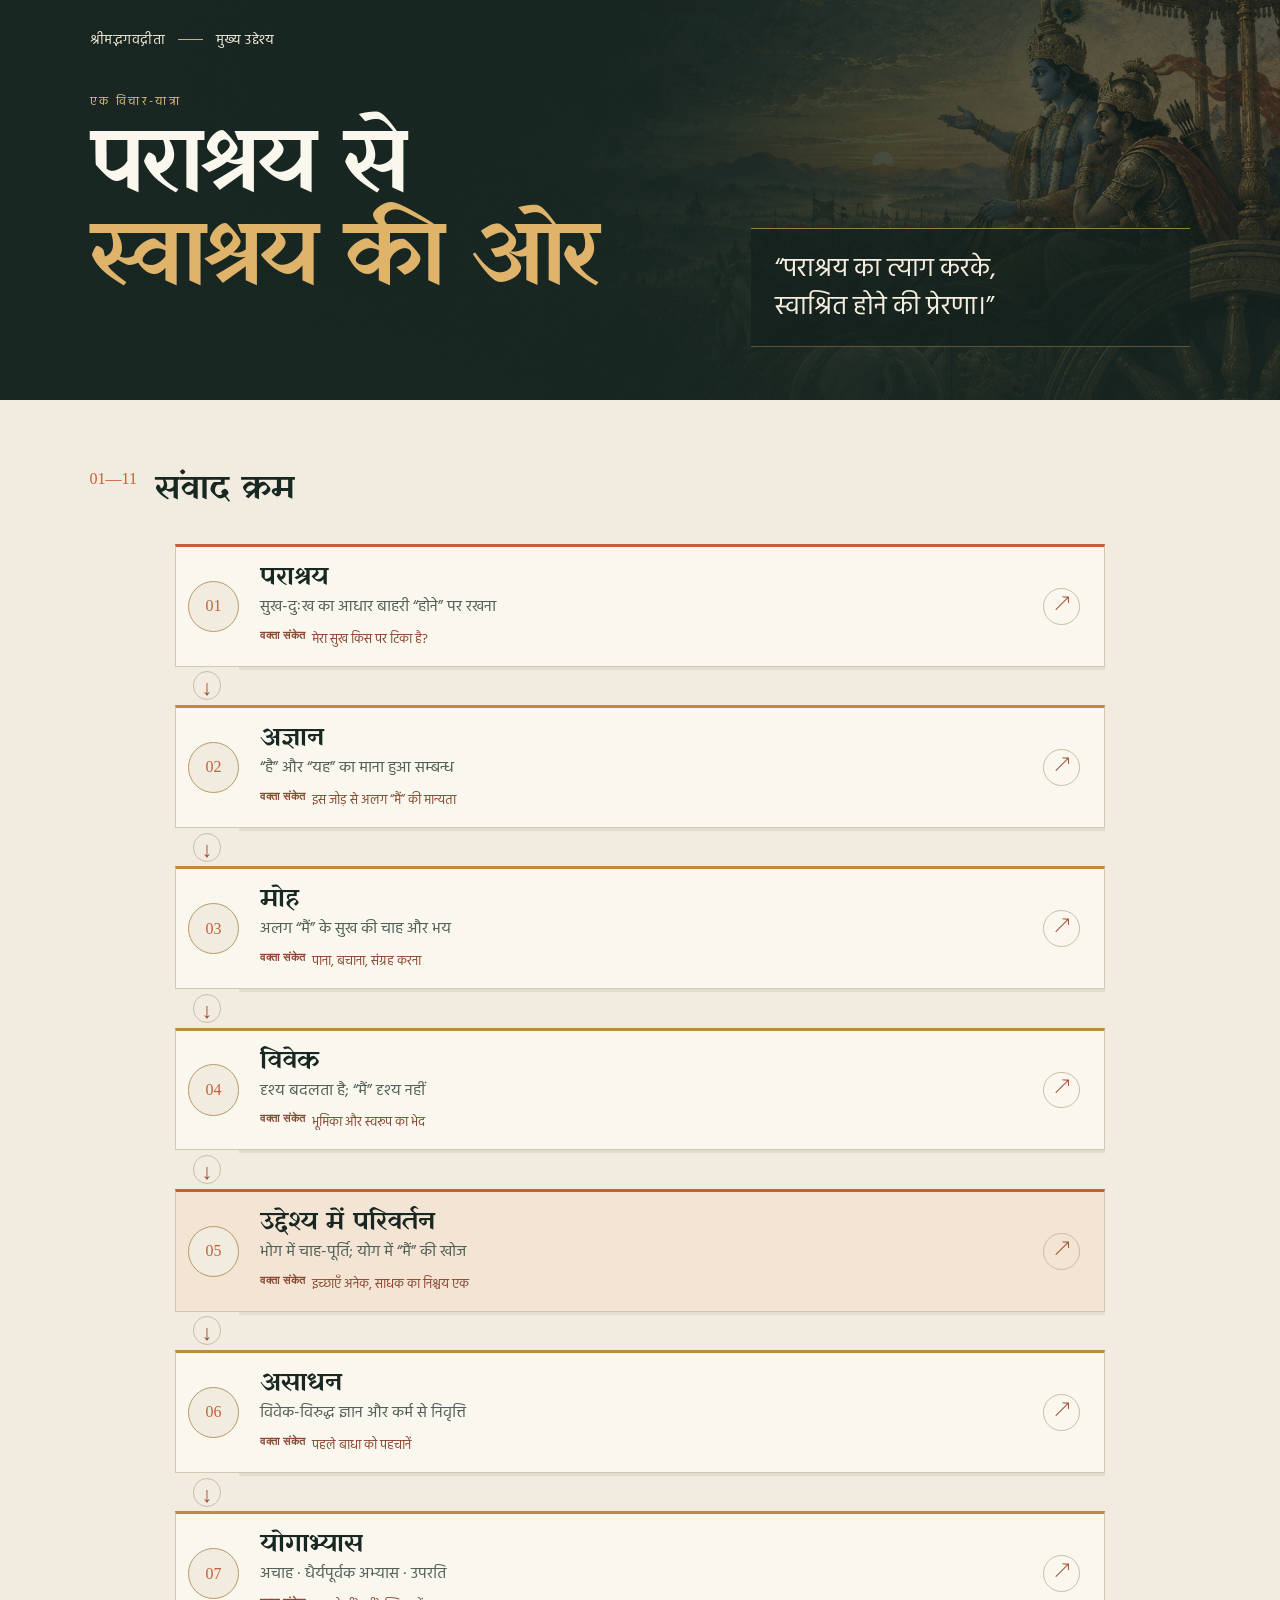
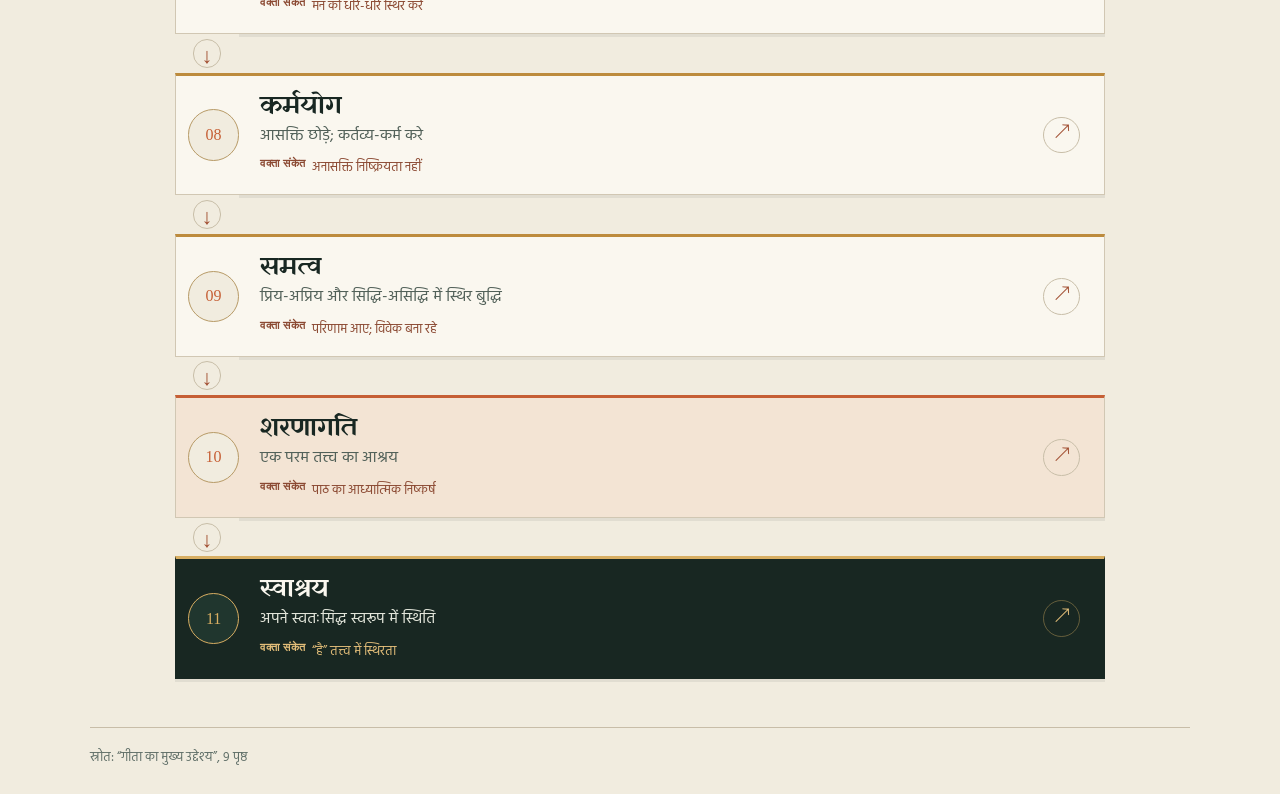
==== commit a8e82b16: "Make discussion cards the sole Pages site" ====
--- a/index.html
+++ b/index.html
@@ -1,10 +1,125 @@
 <!doctype html>
 <html lang="hi">
-<head><meta charset="utf-8"><meta name="viewport" content="width=device-width,initial-scale=1"><title>गीता का मुख्य उद्देश्य</title><link rel="stylesheet" href="style.css"><link rel="stylesheet" href="design.css"><link rel="stylesheet" href="layouts.css"><link rel="stylesheet" href="presentation.css"></head>
-<body>
-<header class="toolbar"><a class="brand" href="#1">गीता <span>और नेतृत्व</span></a><nav aria-label="प्रस्तुति नियंत्रण"><button id="map">मुख्य प्रवाह</button><a class="cards-nav" href="flowchart-cards.html">चर्चा कार्ड</a><button id="overview">सभी स्लाइड</button><button id="notes">वक्ता नोट्स</button><button id="fullscreen" title="F">पूर्ण स्क्रीन</button><button id="print">प्रिंट</button></nav></header>
-<main id="deck" aria-label="कार्यशाला स्लाइड"></main>
-<footer class="controls"><span id="section"></span><div><button id="prev" aria-label="पिछली स्लाइड">←</button><span id="counter" aria-live="polite"></span><button id="next" aria-label="अगली स्लाइड">→</button></div><span class="keyhint">← → स्लाइड · N नोट्स · O सूची · F पूर्ण स्क्रीन</span></footer><div class="progress"><i id="progress"></i></div>
-<dialog id="panel"><button class="close" aria-label="बंद करें">×</button><div id="panel-content"></div></dialog>
-<script src="slides.js"></script><script src="app.js"></script>
-</body></html>
+<head>
+  <meta charset="utf-8">
+  <meta name="viewport" content="width=device-width,initial-scale=1">
+  <meta name="theme-color" content="#182722">
+  <title>गीता की विचार-यात्रा · चर्चा कार्ड</title>
+  <link rel="stylesheet" href="style.css">
+  <link rel="stylesheet" href="design.css">
+  <link rel="stylesheet" href="layouts.css">
+  <link rel="stylesheet" href="flowchart.css">
+  <link rel="stylesheet" href="flowchart-cards.css">
+</head>
+<body class="map-body cards-body">
+  <main class="cards-page">
+    <header class="cards-hero">
+      <a class="cards-brand" href="index.html">श्रीमद्भगवद्गीता <i></i> मुख्य उद्देश्य</a>
+      <p class="cards-overline">एक विचार-यात्रा</p>
+      <h1>पराश्रय से<br><em>स्वाश्रय की ओर</em></h1>
+      <blockquote>“पराश्रय का त्याग करके,<br>स्वाश्रित होने की प्रेरणा।”</blockquote>
+    </header>
+
+    <section class="journey-section" aria-labelledby="journey-heading">
+      <div class="journey-heading">
+        <span>01—11</span>
+        <div><h2 id="journey-heading">संवाद क्रम</h2></div>
+      </div>
+      <ol id="journeyCards" class="journey-cards" aria-label="पराश्रय से स्वाश्रय तक के विचार-चरण"></ol>
+    </section>
+
+    <footer class="cards-footer">
+      <span>स्रोत: “गीता का मुख्य उद्देश्य”, 9 पृष्ठ</span>
+    </footer>
+  </main>
+
+  <dialog id="stepDialog" class="step-dialog" aria-labelledby="dialogTitle">
+    <div class="dialog-head">
+      <div><span id="dialogStep" class="dialog-step"></span></div>
+      <button id="dialogClose" class="dialog-close" type="button" aria-label="चर्चा बन्द करें">×</button>
+    </div>
+    <h2 id="dialogTitle"></h2>
+    <div id="dialogContent" class="dialog-content"></div>
+    <p class="dialog-footnote">स्रोत और व्याख्या में भेद रखें। व्यावहारिक उदाहरण समझाने के लिए हैं, PDF का प्रत्यक्ष कथन नहीं।</p>
+  </dialog>
+
+  <script>
+    const steps = [
+      {
+        title: 'पराश्रय', idea: 'सुख-दुःख का आधार बाहरी “होने” पर रखना', cue: 'मेरा सुख किस पर टिका है?', source: 'मूल PDF · पृ. 1', tone: 'origin',
+        detail: `<h3>मूल पाठ का आशय</h3><p>पाठ कहता है कि जो कुछ दिखाई देता है, वह स्वयं से भिन्न और “पर” है। उस दृश्य वस्तु के होने या न होने से यदि हमारे ऊपर सुख अथवा दुःख का असर पड़ता है, तो हम उसके आश्रित हैं। पाठ इसी दशा को <strong>पराश्रय</strong> कहता है।</p><p>“स्वाश्रित” की व्याख्या इसके विपरीत दी गई है: दृश्य वर्ग के होने-न-होने से अपनी सत्ता पर असर न मानना। PDF यह भी कहता है कि “मैं हूँ” की स्वतःसिद्ध सत्ता को जानने के लिए बाहरी कर्ता या साधन आवश्यक नहीं।</p><h3>वक्ता के लिए चर्चा-सूत्र</h3><p>एक रोज़मर्रा का उदाहरण दें: प्रशंसा, स्वीकृति या परिणाम का बदलना और उससे अपनी पूरी पहचान जोड़ लेना। फिर स्पष्ट करें कि यह पाठ का आध्यात्मिक विवेचन है; सहयोग लेना या संस्था में परस्पर निर्भर होना इसकी निंदा नहीं है।</p>`
+      },
+      {
+        title: 'अज्ञान', idea: '“है” और “यह” का माना हुआ सम्बन्ध', cue: 'इस जोड़ से अलग “मैं” की मान्यता', source: 'मूल PDF · पृ. 1–2 · गीता 13.22, 7.4–5', tone: 'root',
+        detail: `<h3>मूल पाठ का आशय</h3><p>PDF अपनी दार्शनिक भाषा में “है” को होनापन / पुरुष और “यह” को सम्पूर्ण दृश्य वर्ग / प्रकृति कहता है। गीता 13.22 में प्रकृति में स्थित पुरुष द्वारा गुणों का भोग और गुण-संग का उल्लेख है; 7.4–5 में अपरा तथा परा प्रकृति का विवेचन आता है।</p><p>इस पाठ की व्याख्या के अनुसार “है” और “यह” का माना हुआ सम्बन्ध एक तीसरी पहचान—“मैं हूँ”—को जन्म देता है। यही अलग व्यक्तित्व या जीव-भाव है, और पराश्रय का मूल कारण कहा गया है।</p><h3>वक्ता के लिए चर्चा-सूत्र</h3><p>“है” और “यह” को जल्दी मनोवैज्ञानिक जुमलों में न बदलें। पहले PDF के अपने अर्थ समझाएँ, फिर पूछें कि जब बदलती भूमिका को “मैं” की पूरी पहचान मान लेते हैं, तो निर्णयों पर उसका क्या असर पड़ता है।</p>`
+      },
+      {
+        title: 'मोह', idea: 'अलग “मैं” के सुख की चाह और भय', cue: 'पाना, बचाना, संग्रह करना', source: 'मूल PDF · पृ. 2–3 · गीता 9.12, 16.11–14', tone: 'warm',
+        detail: `<h3>मूल पाठ का आशय</h3><p>“मैं जी रहा हूँ” की मान्यता से “मैं सुखपूर्वक जीता रहूँ” उद्देश्य बनता है। उसी उद्देश्य की पूर्ति के लिए व्यक्ति कर्म में प्रवृत्त होता है। पाठ मोह को पराश्रय का परिणाम बताता है।</p><p>गीता 9.12 के साथ व्यर्थ आशा, कर्म और ज्ञान का उल्लेख है। गीता 16.11–14 में मृत्यु तक रहने वाली अनेक चिन्ताओं, “इतना ही सुख है” की धारणा, आशाओं के बन्धन, काम-क्रोध और अन्यायपूर्वक संग्रह का वर्णन आता है।</p><h3>वक्ता के लिए चर्चा-सूत्र</h3><p>इन्हें श्रोताओं के व्यवहार का निदान न बनाएँ। पाठ के संकेतों को आत्म-परीक्षण की तरह रखें: जब अपना सुख ही एकमात्र ध्येय हो, तो खोने का भय और पाने की बेचैनी कैसे बढ़ती है?</p>`
+      },
+      {
+        title: 'विवेक', idea: 'दृश्य बदलता है; “मैं” दृश्य नहीं', cue: 'भूमिका और स्वरूप का भेद', source: 'मूल PDF · पृ. 4–5 · गीता 2.16–17', tone: 'light',
+        detail: `<h3>मूल पाठ का आशय</h3><p>PDF प्रश्न उठाता है: क्या किसी ने “मैं” को देखा है? हाथ, नाक, मुख आदि दिखाई देने वाली वस्तुएँ “यह” हैं। पाठ आगे कहता है कि दृश्य वस्तुएँ बदलती रहती हैं, इसलिए बदलते हुए दृश्य को “है” की स्थिर सत्ता मानना उचित नहीं।</p><p>इसी चर्चा में सत्-असत् का भेद गीता 2.16–17 के सन्दर्भ से आता है। यहाँ “असत्” को साधारण झूठ और “सत्” को केवल नैतिक अच्छाई न समझाएँ; पाठ इसे बदलने वाले दृश्य और अविनाशी तत्त्व के दार्शनिक विवेक के रूप में रखता है।</p><h3>वक्ता के लिए चर्चा-सूत्र</h3><p>पद, आयु, भूमिका या उपलब्धि के बदलने का सहज उदाहरण लें। उद्देश्य जिम्मेदारी से दूरी बनाना नहीं; भूमिका निभाते हुए उसे अपनी सम्पूर्ण, स्थायी पहचान न मानने के प्रश्न तक पहुँचना है।</p>`
+      },
+      {
+        title: 'उद्देश्य में परिवर्तन', idea: 'भोग में चाह-पूर्ति; योग में “मैं” की खोज', cue: 'इच्छाएँ अनेक, साधक का निश्चय एक', source: 'मूल PDF · पृ. 3–5 · गीता 6.23–25', tone: 'turn',
+        detail: `<h3>मूल पाठ का आशय</h3><p>PDF भोगमार्ग का उद्देश्य इस रूप में बताता है: “जो नहीं है वह मिल जाए और जो है वह छूटे नहीं।” इसकी जड़ जीने की इच्छा और मरने का भय है; लक्ष्य अहम् का मंगल और सुख बना रहता है।</p><p>योगमार्ग में पाठ “मैं” की खोज और मैंपन के त्याग की दिशा रखता है। साधक यह देखता है कि दिखाई देने वाली हर वस्तु “यह” है और बदलती है। उद्देश्य चाह की पूर्ति से हटकर स्वाश्रित होने की ओर मुड़ता है। पृ. 4–5 पर गीता 6.23–25 के अभ्यास-वचन इसी प्रसंग में आते हैं।</p><h3>वक्ता के लिए चर्चा-सूत्र</h3><p>दो मार्गों को लोगों के अच्छे-बुरे वर्गीकरण की तरह न रखें। एक ही व्यक्ति के निर्णय में दोनों तरह के प्रयोजन आ सकते हैं। पाठ का निर्णायक प्रश्न है: कर्म का मूल हेतु केवल अपनी चाह है, या चाह से निवृत्ति और सत्य की खोज?</p>`
+      },
+      {
+        title: 'असाधन', idea: 'विवेक-विरुद्ध ज्ञान और कर्म से निवृत्ति', cue: 'पहले बाधा को पहचानें', source: 'मूल PDF · पृ. 6, 8', tone: 'warm',
+        detail: `<h3>मूल पाठ का आशय</h3><p>पृ. 6 पर “असाधन” को स्वाश्रित होने की दिशा में बाधा बनाने वाले आचरण के रूप में खोला गया है। इसमें विवेक-विरुद्ध ज्ञान को न छोड़ना, जाने हुए असत्य को थामे रहना, करने योग्य कर्म न करना और न करने योग्य कर्म करना शामिल हैं।</p><p>पृ. 8 पर “विवेक-विरुद्ध आश्रय” के रूप में पराश्रय का त्याग न कर पाना आता है। पाठ यह भी कहता है कि साधना से मिलने वाली शान्ति या सुख स्वयं नया आकर्षण बन सकता है; इसलिए उसे अहम् की उपयोगिता या अंतिम लक्ष्य न मानें।</p><h3>वक्ता के लिए चर्चा-सूत्र</h3><p>“साधन” को तकनीक या उपकरण तक सीमित न करें। यहाँ बात उस मान्यता और आचरण की है जो पाठ के अनुसार सत्य-विवेक से मेल नहीं खाते। पूछें: पहले से ज्ञात उचित बात के विरुद्ध चलने पर कौन-सी भीतरी चाह सक्रिय होती है?</p>`
+      },
+      {
+        title: 'योगाभ्यास', idea: 'अचाह · धैर्यपूर्वक अभ्यास · उपरति', cue: 'मन को धीरे-धीरे स्थिर करें', source: 'मूल PDF · पृ. 4–5 · गीता 6.23–25', tone: 'light',
+        detail: `<h3>मूल पाठ का आशय</h3><p>गीता 6.23–25 का सन्दर्भ दुःख-संयोग से वियोग, दृढ़ निश्चय से अभ्यास, संकल्प से उत्पन्न कामनाओं को छोड़ना और धैर्य से मन को आत्मा में स्थिर करना है। पृ. 4–5 पर PDF इसी को योगमार्ग के अभ्यास से जोड़ता है।</p><p>यहाँ “अचाह” निरुत्साह नहीं और “अप्रयत्न” आलस्य नहीं है। अभ्यास का आशय हर उचित कर्म रोकना भी नहीं। पाठ चाह और आग्रह की पकड़ को पहचानने तथा मन को धीरे-धीरे वापस स्थिर करने की बात करता है।</p><h3>वक्ता के लिए चर्चा-सूत्र</h3><p>इसे तत्क्षण शान्त हो जाने की तकनीक न कहें। धैर्य, बार-बार लौटना और संकल्प से उपजी कामना को देखना केन्द्र में रखें। पूछें: जल्दबाज़ी में मन किस परिणाम पर अटक जाता है?</p>`
+      },
+      {
+        title: 'कर्मयोग', idea: 'आसक्ति छोड़े; कर्तव्य-कर्म करे', cue: 'अनासक्ति निष्क्रियता नहीं', source: 'मूल PDF · पृ. 7 · गीता 2.39, 2.47–48', tone: 'warm',
+        detail: `<h3>मूल पाठ का आशय</h3><p>गीता 2.39 में पाठ कर्मयोग की बुद्धि से कर्मबन्धन छोड़ने की दिशा रखता है। गीता 2.47 कर्म का अधिकार, फल को कर्म का हेतु न बनाने और अकर्म में आसक्ति न रखने को कहती है। गीता 2.48 आसक्ति छोड़कर कर्म करने और सिद्धि-असिद्धि में समबुद्धि की बात करती है।</p><p>PDF इसका व्यावहारिक सूत्र अपने संकल्प की पकड़ छोड़कर दूसरे के उचित संकल्प / हित के लिए करने योग्य कर्म करना बताता है। साथ ही दो मर्यादाएँ देता है: कर्म विवेक-विरुद्ध न हो और अपनी सामर्थ्य के बाहर न हो। वह “जो अपने को बुरा लगे, वह दूसरे के साथ न करें” का नैतिक संकेत भी देता है।</p><h3>वक्ता के लिए चर्चा-सूत्र</h3><p>इसे परिणाम मापना, योजना बनाना या जवाबदेही छोड़ना न कहें। फल की जानकारी और फल पर आसक्ति अलग हैं। किसी अनुचित माँग का पालन, आत्म-हानि या अपनी भूमिका छोड़ना भी इस सूत्र का सीधा अर्थ नहीं; विवेक और सामर्थ्य की मर्यादा साथ रखें।</p>`
+      },
+      {
+        title: 'समत्व', idea: 'प्रिय-अप्रिय और सिद्धि-असिद्धि में स्थिर बुद्धि', cue: 'परिणाम आए; विवेक बना रहे', source: 'मूल PDF · पृ. 7–8 · गीता 5.19–20, 3.27–28, 4.18', tone: 'light',
+        detail: `<h3>मूल पाठ का आशय</h3><p>गीता 5.19–20 समभाव और प्रिय-अप्रिय में स्थिरबुद्धि का वर्णन करती है। पृ. 8 पर PDF द्वन्द्व—“यह हो अथवा न हो”, “यह अच्छा या बुरा”—को अहम् के टिके रहने से जोड़ता है। उसके अनुसार निर्दोष दृष्टि से समता स्वाभाविक होती है।</p><p>इसके बाद गीता 3.27–28 और 4.18 के आधार पर कर्तापन की मान्यता की चर्चा है: कर्म प्रकृति के गुणों में होते हैं, पर अहंकार से मोहित व्यक्ति “मैं कर्ता हूँ” मानता है। पाठ समत्व को निष्क्रियता नहीं कहता; सामने के कार्य को सामर्थ्य के अनुसार पूरा करने की बात भी करता है।</p><h3>वक्ता के लिए चर्चा-सूत्र</h3><p>समत्व का अर्थ भावना दबाना, अन्याय को अनदेखा करना या समीक्षा रोकना नहीं है। सफलता और असफलता दोनों के बाद तथ्य देखना, सीखना और अगला उचित कर्म करना इसका कार्यस्थल-चिंतन हो सकता है; इसे पाठ के आध्यात्मिक आदर्श से अलग अनुप्रयोग के रूप में बताएं।</p>`
+      },
+      {
+        title: 'शरणागति', idea: 'एक परम तत्त्व का आश्रय', cue: 'पाठ का आध्यात्मिक निष्कर्ष', source: 'मूल PDF · पृ. 8–9 · गीता 18.65–66', tone: 'turn',
+        detail: `<h3>मूल पाठ का आशय</h3><p>अंतिम उपदेश में गीता 18.65–66 आती है: मन, भक्ति और प्रणाम श्रीकृष्ण में लगाने का आह्वान, फिर एकमात्र उनकी शरण में आने का वचन। PDF इसकी व्याख्या एक “है तत्त्व” / परमात्मतत्त्व की सत्ता को दृढ़ता से स्वीकार करने के रूप में करता है।</p><p>पृ. 9 इस व्याख्या को “मैं हूँ” अर्थात अहमता की स्वतंत्र सत्ता के त्याग से जोड़ता है। विविध पहचान और सम्बन्धों से निजी सुख की आशा ही पराश्रय को बनाए रखती है, ऐसा पाठ कहता है। इसे उसी आध्यात्मिक व्याख्या के रूप में प्रस्तुत करें।</p><h3>वक्ता के लिए चर्चा-सूत्र</h3><p>यह शरणागति किसी प्रबंधक, संस्था या सत्ता के आगे आत्मसमर्पण नहीं है। गीता के “सर्वधर्मान् परित्यज्य” को कर्मचारियों / शिक्षकों के सामान्य कर्तव्य छोड़ने की सलाह न बनाएं; PDF का विवेचन अहम् और परम तत्त्व की स्वतंत्र सत्ता के स्तर पर है।</p>`
+      },
+      {
+        title: 'स्वाश्रय', idea: 'अपने स्वतःसिद्ध स्वरूप में स्थिति', cue: '“है” तत्त्व में स्थिरता', source: 'मूल PDF · पृ. 1, 9 · गीता 3.17–18', tone: 'destination',
+        detail: `<h3>मूल पाठ का आशय</h3><p>PDF की शुरुआत ही गीता के मुख्य उद्देश्य को पराश्रय का त्याग करके स्वाश्रित होने की प्रेरणा कहती है। स्वाश्रित होने की परिभाषा है: दृश्य वर्ग के होने या न होने से अपनी सत्ता पर सुख-दुःख का असर न पड़ना। “मैं हूँ” की स्वतःसिद्ध सत्ता के अनुभव के लिए कर्ता और करण—अलग करने वाला और उपकरण—की आवश्यकता नहीं बताई गई।</p><p>अंतिम पृष्ठ इस दिशा को अहम्-कृत भाव का पूर्ण त्याग और एक “है” तत्त्व की अखण्ड स्मृति कहता है। गीता 3.17–18 का आत्मरत / आत्मतृप्त पुरुष वाला प्रसंग उस अंतिम आध्यात्मिक अवस्था के रूप में रखा गया है जहाँ व्यक्तिगत प्रयोजन और कर्तव्य की आवश्यकता नहीं रहती।</p><h3>वक्ता के लिए चर्चा-सूत्र</h3><p>इस चरम कथन को सामान्य प्रबंधकीय निर्देश न बनाएँ। पाठ सांसारिक भूमिका निभाने वालों को अपनी नौकरी या जिम्मेदारियाँ छोड़ने को नहीं कह रहा; यहाँ चर्चा उस परम अवस्था की है जिसे PDF स्वाश्रय कहता है।</p>`
+      }
+    ];
+
+    const list = document.querySelector('#journeyCards');
+    list.innerHTML = steps.map((step, i) => `
+      <li class="journey-item tone-${step.tone}">
+        <button class="path-card" type="button" data-step="${i}" aria-haspopup="dialog" aria-label="${String(i + 1).padStart(2, '0')}: ${step.title}. विस्तृत चर्चा खोलें">
+          <span class="card-number">${String(i + 1).padStart(2, '0')}</span>
+          <span class="card-copy"><strong>${step.title}</strong><span class="card-idea">${step.idea}</span><span class="card-cue"><b>वक्ता संकेत</b>${step.cue}</span></span>
+          <span class="card-open" aria-hidden="true">↗</span>
+        </button>
+      </li>${i < steps.length - 1 ? '<li class="journey-connector" aria-hidden="true"><span>↓</span></li>' : ''}`).join('');
+
+    const dialog = document.querySelector('#stepDialog');
+    const dialogTitle = document.querySelector('#dialogTitle');
+    const dialogContent = document.querySelector('#dialogContent');
+    let lastTrigger = null;
+    list.addEventListener('click', event => {
+      const card = event.target.closest('[data-step]');
+      if (!card) return;
+      const step = steps[Number(card.dataset.step)];
+      if (!step) return;
+      lastTrigger = card;
+      document.querySelector('#dialogStep').textContent = `${String(Number(card.dataset.step) + 1).padStart(2, '0')} / ${String(steps.length).padStart(2, '0')}`;
+      dialogTitle.textContent = step.title;
+      dialogContent.innerHTML = step.detail;
+      dialog.showModal();
+      document.querySelector('#dialogClose').focus();
+    });
+    document.querySelector('#dialogClose').addEventListener('click', () => dialog.close());
+    dialog.addEventListener('click', event => { if (event.target === dialog) dialog.close(); });
+    dialog.addEventListener('close', () => { if (lastTrigger) lastTrigger.focus(); });
+  </script>
+</body>
+</html>
--- a/flowchart.css
+++ b/flowchart.css
@@ -0,0 +1,294 @@
+@import url('https://fonts.googleapis.com/css2?family=DM+Serif+Display:ital@0;1&family=Hind:wght@400;500;600;700&family=Yatra+One&display=swap');
+
+:root {
+  --map-ink: #182722;
+  --map-muted: #617069;
+  --map-paper: #f1ecdf;
+  --map-paper-light: #faf7ef;
+  --map-saffron: #c65f35;
+  --map-gold: #d8ae62;
+  --map-green: #365a4a;
+}
+
+* { box-sizing: border-box; }
+
+html { scroll-behavior: smooth; }
+
+body.map-body {
+  margin: 0;
+  color: var(--map-ink);
+  background: #d8d2c5;
+  font-family: "Hind", "Noto Sans Devanagari", sans-serif;
+  -webkit-font-smoothing: antialiased;
+}
+
+.map-shell {
+  width: min(100%, 1600px);
+  min-height: 100vh;
+  margin: 0 auto;
+  overflow: hidden;
+  background: var(--map-paper);
+  box-shadow: 0 24px 80px #18272220;
+}
+
+.map-header {
+  position: relative;
+  min-height: 390px;
+  padding: 30px clamp(28px, 6vw, 92px) 48px;
+  display: grid;
+  grid-template-columns: minmax(0, 1.12fr) minmax(300px, .88fr);
+  grid-template-rows: auto 1fr auto;
+  column-gap: clamp(36px, 7vw, 112px);
+  color: var(--map-paper-light);
+  background:
+    linear-gradient(90deg, #182722 0%, #182722f7 37%, #182722b8 69%, #18272285 100%),
+    linear-gradient(0deg, #182722c9, transparent 62%),
+    url("assets/kurukshetra.png") center 45% / cover;
+}
+
+.map-header::after {
+  position: absolute;
+  right: clamp(28px, 5vw, 76px);
+  bottom: 28px;
+  width: 112px;
+  height: 112px;
+  border: 1px solid #d8ae6277;
+  border-radius: 50%;
+  content: "";
+  pointer-events: none;
+}
+
+.map-brand {
+  grid-column: 1;
+  display: inline-flex;
+  align-items: center;
+  gap: 12px;
+  width: fit-content;
+  color: #f3ebd8;
+  font-size: 13px;
+  letter-spacing: .06em;
+  text-decoration: none;
+}
+
+.map-brand i { width: 27px; height: 1px; background: var(--map-gold); }
+.map-kicker { grid-column: 2; justify-self: end; align-self: center; color: #e2bd79; font-size: 12px; letter-spacing: .22em; text-transform: uppercase; }
+
+.map-header h1 {
+  grid-column: 1;
+  align-self: center;
+  margin: 22px 0 6px;
+  max-width: 720px;
+  font-family: "Yatra One", "DM Serif Display", serif;
+  font-size: clamp(54px, 7.5vw, 112px);
+  font-weight: 400;
+  line-height: .98;
+  letter-spacing: -.045em;
+}
+
+.map-header h1 em { color: #e0b36b; font-style: normal; }
+.map-deck { grid-column: 1; margin: 8px 0 0; color: #eee8dbbd; font-size: clamp(15px, 1.4vw, 19px); }
+
+.map-thesis {
+  position: relative;
+  z-index: 1;
+  grid-column: 2;
+  grid-row: 2 / 4;
+  align-self: end;
+  margin: 0 0 8px;
+  padding: 27px 30px 25px;
+  border-top: 1px solid #d8ae62b3;
+  border-bottom: 1px solid #d8ae6266;
+  background: #13201cb8;
+  backdrop-filter: blur(4px);
+}
+
+.thesis-mark { display: block; height: 28px; color: var(--map-gold); font: 56px/.8 "DM Serif Display", serif; }
+.map-thesis p { margin: 10px 0 16px; font-size: clamp(18px, 2vw, 25px); line-height: 1.55; }
+.map-thesis small { color: #d9b975; font-size: 12px; letter-spacing: .08em; }
+
+.map-spine { padding: 42px clamp(28px, 6vw, 92px) 46px; }
+.section-mark { display: grid; grid-template-columns: 46px auto 1fr; align-items: baseline; gap: 14px; margin-bottom: 30px; }
+.section-mark > span { color: var(--map-saffron); font: 19px "DM Serif Display", serif; }
+.section-mark h2 { margin: 0; font-family: "Yatra One", serif; font-size: 29px; font-weight: 400; }
+.section-mark p { justify-self: end; margin: 0; color: var(--map-muted); font-size: 14px; }
+
+.spine-track { position: relative; display: grid; grid-template-columns: repeat(4, 1fr); align-items: start; }
+.spine-track::before { position: absolute; top: 17px; right: 9%; left: 9%; height: 1px; background: linear-gradient(90deg, #c65f35 0 24%, #b8ad99 24% 100%); content: ""; }
+.spine-node { position: relative; z-index: 1; display: block; padding: 0 24px 4px 0; color: inherit; text-decoration: none; }
+.spine-node:not(:first-child) { padding-left: 24px; border-left: 1px solid #d6cebd; }
+.node-no { display: grid; width: 35px; height: 35px; place-items: center; margin-bottom: 15px; border: 1px solid #b79a66; border-radius: 50%; color: var(--map-saffron); background: var(--map-paper); font: 13px "DM Serif Display", serif; }
+.spine-node h3 { margin: 0 0 5px; font-family: "Yatra One", serif; font-size: 25px; font-weight: 400; }
+.spine-node p { min-height: 48px; margin: 0; color: #4f5f57; font-size: 14px; line-height: 1.55; }
+.spine-node small { display: inline-block; margin-top: 12px; color: #a14e31; font-size: 12px; letter-spacing: .04em; }
+.spine-link { display: none; }
+
+.turn {
+  position: relative;
+  display: grid;
+  grid-template-columns: 64px 1fr 52px;
+  align-items: center;
+  gap: 22px;
+  margin: 0 clamp(28px, 6vw, 92px);
+  padding: 20px 25px;
+  color: var(--map-paper-light);
+  background: var(--map-saffron);
+}
+
+.turn::after { position: absolute; bottom: -24px; left: 50%; width: 1px; height: 24px; background: #9b492b; content: ""; }
+.turn-number { color: #f0c58d; font: 28px "DM Serif Display", serif; }
+.turn small { color: #f8d6ad; font-size: 12px; letter-spacing: .12em; }
+.turn h2 { margin: 1px 0 0; font-family: "Yatra One", serif; font-size: clamp(23px, 3vw, 36px); font-weight: 400; }
+.turn p { margin: 0; color: #ffebd8; font-size: 14px; }
+.turn > a { display: grid; width: 44px; height: 44px; place-items: center; border: 1px solid #f6d1aa88; border-radius: 50%; color: white; font-size: 25px; text-decoration: none; }
+
+.routes { position: relative; display: grid; grid-template-columns: .77fr 1.23fr; gap: 2px; margin: 44px clamp(28px, 6vw, 92px) 0; }
+.routes::before {
+  position: absolute;
+  top: -44px;
+  right: 0;
+  left: 0;
+  height: 44px;
+  background:
+    linear-gradient(var(--map-saffron), var(--map-saffron)) 50% 0 / 1px 20px no-repeat,
+    linear-gradient(90deg, transparent 0 19.25%, #ab9d83 19.25% 69.25%, transparent 69.25% 100%) center 20px / 100% 1px no-repeat,
+    linear-gradient(#ab9d83, #ab9d83) 19.25% 20px / 1px 24px no-repeat,
+    linear-gradient(#ab9d83, #ab9d83) 69.25% 20px / 1px 24px no-repeat;
+  content: "";
+  pointer-events: none;
+}
+.route { position: relative; min-width: 0; padding: clamp(25px, 4vw, 52px); }
+.route-bhog { color: #412b23; background: #e8d9c3; }
+.route-yoga { isolation: isolate; overflow: hidden; color: #f4f0e5; background: var(--map-green); }
+.route-yoga::after {
+  position: absolute;
+  z-index: -1;
+  top: 30px;
+  right: -82px;
+  width: 260px;
+  aspect-ratio: 1;
+  border: 1px solid #e2bd7955;
+  border-radius: 50%;
+  background: radial-gradient(circle, transparent 42%, #e2bd7918 42.3% 42.8%, transparent 43.1% 56%, #e2bd7915 56.3% 56.7%, transparent 57%);
+  box-shadow: 0 0 0 14px #e2bd7908, 0 0 0 28px #e2bd7908, 0 0 0 42px #e2bd7908;
+  content: "";
+  pointer-events: none;
+}
+.route header { margin-bottom: 27px; }
+.route-index { display: block; margin-bottom: 10px; color: #a45736; font-size: 11px; letter-spacing: .17em; text-transform: uppercase; }
+.route-yoga .route-index { color: #e2bd79; }
+.route h2 { margin: 0 0 10px; font-family: "Yatra One", serif; font-size: clamp(32px, 4.2vw, 56px); font-weight: 400; line-height: 1.1; }
+.route header p { margin: 0; color: #594d42; font-family: "DM Serif Display", "Hind", serif; font-size: clamp(18px, 2vw, 23px); line-height: 1.55; }
+.route-yoga header p { color: #e5eadf; }
+
+.route-steps { position: relative; padding: 0 0 0 2px; }
+.route-steps > div { display: grid; grid-template-columns: 36px 1fr; align-items: center; min-height: 57px; border-top: 1px solid #bfae97; }
+.route-steps > div span { color: #a45736; font: 13px "DM Serif Display", serif; }
+.route-steps > div p { margin: 0; font-size: 16px; font-weight: 600; }
+.route-steps > b { display: block; margin: -4px 0 -4px 10px; color: #a45736; font-weight: 400; }
+.route-bhog footer { display: flex; align-items: center; gap: 12px; margin-top: 23px; padding-top: 16px; border-top: 1px dashed #a98a70; }
+.route-bhog footer p { margin: 0; color: #81452e; font-size: 14px; }
+.loop-mark { font: 36px/1 "DM Serif Display", serif; }
+
+.practice-link { display: grid; grid-template-columns: 94px 1fr; align-items: center; gap: 12px; margin: 0 0 14px; padding: 13px 16px; border: 1px solid #d8ae6277; color: inherit; text-decoration: none; }
+.practice-link span { color: #e2bd79; font-family: "Yatra One", serif; font-size: 18px; }
+.practice-link strong { font-size: 13px; font-weight: 500; }
+.practice-link i { color: #e2bd79; font-style: normal; }
+.yoga-steps { display: grid; grid-template-columns: repeat(4, 1fr); }
+.yoga-steps a { position: relative; display: flex; min-height: 158px; flex-direction: column; padding: 18px 14px 12px 0; color: inherit; text-decoration: none; }
+.yoga-steps a + a { padding-left: 15px; border-left: 1px solid #d6e1d32b; }
+.yoga-steps a::before { position: absolute; top: 0; right: 10px; left: 0; height: 1px; background: #d8ae6299; content: ""; }
+.yoga-steps a + a::before { left: 15px; }
+.yoga-steps a > span { margin-bottom: 18px; color: #e2bd79; font: 13px "DM Serif Display", serif; }
+.yoga-steps strong { font-family: "Yatra One", serif; font-size: clamp(17px, 1.8vw, 23px); font-weight: 400; }
+.yoga-steps small { margin-top: 8px; color: #e3e8dfbb; font-size: 12px; line-height: 1.55; }
+.destination { position: relative; margin-top: 14px; padding: 18px 20px; color: var(--map-ink); background: #e2bd79; }
+.destination::before { position: absolute; top: -15px; left: 50%; height: 15px; border-left: 1px solid #e2bd79; content: ""; }
+.destination span { font-family: "Yatra One", serif; font-size: 24px; }
+.destination p { margin: 2px 0 0; font-size: 13px; }
+
+.map-ending { position: relative; display: flex; align-items: center; gap: 23px; margin: 0 clamp(28px, 6vw, 92px); padding: 30px 0 24px; border-bottom: 1px solid #c8bda8; }
+.ending-ornament { color: var(--map-saffron); font-size: 34px; }
+.map-ending p { margin: 0; font-family: "DM Serif Display", "Hind", serif; font-size: clamp(20px, 2.4vw, 30px); line-height: 1.35; }
+.map-ending strong { color: var(--map-saffron); font-weight: 400; }
+.map-ending small { margin-left: auto; color: var(--map-muted); font-size: 12px; text-align: right; }
+.map-actions { display: flex; justify-content: center; gap: 13px; padding: 24px; }
+.map-actions a, .map-actions button { min-height: 44px; padding: 10px 18px; border: 1px solid var(--map-ink); color: var(--map-ink); background: transparent; font: 600 14px "Hind", sans-serif; text-decoration: none; cursor: pointer; }
+.map-actions a { color: var(--map-paper-light); background: var(--map-ink); }
+.map-actions a:hover, .map-actions button:hover { transform: translateY(-1px); }
+
+@media (max-width: 800px) {
+  .map-header { min-height: 0; grid-template-columns: 1fr; grid-template-rows: auto auto auto auto; gap: 0; padding-bottom: 30px; background-position: 64% center; }
+  .map-header::after { right: 24px; bottom: 22px; width: 72px; height: 72px; }
+  .map-kicker { grid-column: 1; justify-self: start; margin-top: 26px; }
+  .map-header h1 { grid-column: 1; grid-row: 3; margin-top: 18px; font-size: clamp(53px, 12vw, 82px); }
+  .map-deck { grid-row: 4; max-width: 450px; }
+  .map-thesis { grid-column: 1; grid-row: 5; margin: 30px 0 0; padding: 20px 22px; }
+  .section-mark { grid-template-columns: 36px auto; gap: 10px; }
+  .section-mark p { grid-column: 2; justify-self: start; }
+  .spine-track { grid-template-columns: 1fr 1fr; row-gap: 28px; }
+  .spine-track::before { display: none; }
+  .spine-node { min-height: 134px; padding-right: 16px; }
+  .spine-node:not(:first-child) { padding-left: 16px; }
+  .spine-node:nth-of-type(3) { padding-left: 0; border-left: 0; }
+  .spine-node p { min-height: 0; }
+  .routes { grid-template-columns: 1fr; }
+  .routes { margin-top: 24px; }
+  .routes::before { display: none; }
+  .yoga-steps strong { font-size: 19px; }
+}
+
+@media (max-width: 520px) {
+  .map-header { padding: 23px 22px 26px; }
+  .map-brand { font-size: 11px; }
+  .map-header h1 { font-size: 55px; }
+  .map-thesis { margin-top: 24px; }
+  .map-thesis p { font-size: 18px; }
+  .map-spine { padding: 31px 22px 35px; }
+  .section-mark { margin-bottom: 24px; }
+  .section-mark h2 { font-size: 25px; }
+  .section-mark p { font-size: 13px; }
+  .spine-track { grid-template-columns: 1fr; row-gap: 0; }
+  .spine-node, .spine-node:not(:first-child), .spine-node:nth-of-type(3) { min-height: 0; padding: 0 0 20px 48px; border: 0; }
+  .spine-node::before { position: absolute; top: 35px; bottom: -1px; left: 17px; width: 1px; background: #c5b89f; content: ""; }
+  .spine-node:last-child::before { display: none; }
+  .node-no { position: absolute; top: 0; left: 0; width: 35px; height: 35px; margin: 0; }
+  .spine-node h3 { font-size: 23px; }
+  .spine-node p { font-size: 13px; }
+  .spine-node small { margin-top: 6px; }
+  .turn { grid-template-columns: 34px 1fr 38px; gap: 12px; margin: 0 22px; padding: 15px 14px; }
+  .turn-number { font-size: 21px; }
+  .turn h2 { font-size: 23px; }
+  .turn p { font-size: 12px; }
+  .turn > a { width: 36px; height: 36px; font-size: 20px; }
+  .routes { margin: 39px 22px 0; }
+  .routes { margin-top: 24px; }
+  .route { padding: 25px 22px; }
+  .route h2 { font-size: 39px; }
+  .yoga-steps { grid-template-columns: 1fr 1fr; row-gap: 10px; }
+  .yoga-steps a { min-height: 130px; padding-right: 10px; }
+  .yoga-steps a:nth-child(3) { padding-left: 0; border-left: 0; }
+  .yoga-steps a:nth-child(3)::before { left: 0; }
+  .practice-link { grid-template-columns: 1fr; gap: 2px; }
+  .map-ending { flex-wrap: wrap; gap: 12px; margin: 0 22px; }
+  .map-ending p { flex: 1; min-width: 200px; font-size: 22px; }
+  .map-ending small { width: 100%; margin: 0 0 0 47px; text-align: left; }
+}
+
+@media print {
+  @page { size: A3 landscape; margin: 9mm; }
+  body.map-body { background: white; }
+  .map-shell { width: 100%; min-height: 0; box-shadow: none; print-color-adjust: exact; -webkit-print-color-adjust: exact; }
+  .map-header { min-height: 250px; padding: 18px 42px 27px; grid-template-columns: 1.12fr .88fr; }
+  .map-header h1 { font-size: 68px; }
+  .map-thesis { padding: 16px 22px; }
+  .map-thesis p { font-size: 18px; }
+  .map-spine { padding: 25px 42px 27px; }
+  .section-mark { margin-bottom: 17px; }
+  .spine-node p { min-height: 0; }
+  .turn { margin: 0 42px; padding: 12px 20px; }
+  .routes { grid-template-columns: .77fr 1.23fr; margin: 32px 42px 0; }
+  .route { padding: 25px 32px; }
+  .yoga-steps a { min-height: 140px; }
+  .map-ending { margin: 0 42px; padding: 20px 0; }
+  .map-actions { display: none; }
+}
--- a/flowchart-cards.css
+++ b/flowchart-cards.css
@@ -0,0 +1,165 @@
+@import url('https://fonts.googleapis.com/css2?family=DM+Serif+Display:ital@0;1&family=Hind:wght@400;500;600;700&family=Yatra+One&display=swap');
+
+.cards-body { background: #d8d2c5; }
+.cards-page {
+  width: min(100%, 1360px);
+  min-height: 100vh;
+  margin: 0 auto;
+  overflow: hidden;
+  color: #182722;
+  background: #f1ecdf;
+  box-shadow: 0 24px 80px #18272220;
+}
+
+.cards-hero {
+  display: grid;
+  grid-template-columns: minmax(0, 1.12fr) minmax(290px, .88fr);
+  grid-template-rows: auto auto auto 1fr;
+  column-gap: clamp(2rem, 8vw, 8rem);
+  min-height: 400px;
+  padding: 1.8rem clamp(1.5rem, 7vw, 6.5rem) 3rem;
+  color: #faf7ef;
+  background:
+    linear-gradient(90deg, #182722 0%, #182722f5 42%, #182722c4 70%, #18272285 100%),
+    linear-gradient(0deg, #182722ae, transparent 66%),
+    url("assets/kurukshetra.png") center 48% / cover;
+}
+.cards-brand { grid-column: 1; grid-row: 1; width: fit-content; color: #f3ebd8; font-size: .86rem; letter-spacing: .04em; text-decoration: none; }
+.cards-brand i { display: inline-block; width: 1.6rem; height: 1px; margin: 0 .55rem .25rem; background: #d8ae62; }
+.cards-kicker { grid-column: 2; grid-row: 1; justify-self: end; color: #e2bd79; font-size: .72rem; letter-spacing: .15em; }
+.cards-overline { grid-column: 1; grid-row: 2; align-self: end; margin: 2.5rem 0 .4rem; color: #e2bd79; font-size: .75rem; letter-spacing: .2em; text-transform: uppercase; }
+.cards-hero h1 { grid-column: 1; grid-row: 3; margin: 0; color: #faf7ef; font: 400 clamp(3rem, 7vw, 6.8rem)/1.04 "Yatra One", serif; letter-spacing: -.04em; }
+.cards-hero h1 em { color: #e0b36b; font-style: normal; }
+.cards-intro { grid-column: 1; grid-row: 4; max-width: 36rem; margin: 1.1rem 0 0; color: #eee8dbd9; font-size: clamp(1rem, 1.4vw, 1.2rem); line-height: 1.6; }
+.cards-hero blockquote {
+  grid-column: 2;
+  grid-row: 2 / 5;
+  align-self: end;
+  margin: 0 0 .3rem;
+  padding: 1.35rem 1.5rem 1.15rem;
+  border: 0;
+  border-top: 1px solid #d8ae62a8;
+  border-bottom: 1px solid #d8ae6260;
+  color: #f5eddd;
+  background: #13201cbf;
+  font: 400 clamp(1.25rem, 2vw, 1.7rem)/1.5 "DM Serif Display", "Hind", serif;
+}
+.cards-hero blockquote small { display: block; margin-top: .85rem; color: #d9b975; font: 500 .72rem "Hind", sans-serif; letter-spacing: .04em; }
+
+.journey-section { padding: clamp(2rem, 5vw, 4.25rem) clamp(1.2rem, 7vw, 6.5rem) 3rem; }
+.journey-heading { display: grid; grid-template-columns: 3.3rem 1fr; align-items: start; gap: .8rem; margin-bottom: 1.8rem; }
+.journey-heading > span { padding-top: .35rem; color: #c65f35; font: 400 1rem "DM Serif Display", serif; }
+.journey-heading h2 { margin: 0; color: #182722; font: 400 clamp(1.65rem, 3vw, 2.15rem) "Yatra One", serif; }
+.journey-heading p { margin: .25rem 0 0; color: #617069; font-size: .92rem; }
+
+.journey-cards { position: relative; list-style: none; max-width: 930px; margin: 0 auto; padding: 0; }
+.journey-cards::before { position: absolute; z-index: 0; top: 2.9rem; bottom: 2.9rem; left: 2rem; width: 1px; background: #b8ad99; content: ""; }
+.journey-item { position: relative; z-index: 1; margin: 0; }
+.path-card {
+  display: grid;
+  grid-template-columns: 4rem minmax(0, 1fr) 2.6rem;
+  align-items: center;
+  gap: .9rem;
+  width: 100%;
+  min-height: 112px;
+  padding: 1rem 1.2rem 1rem .35rem;
+  border: 1px solid #d1c7b3;
+  border-top: 3px solid #bd8b3d;
+  border-radius: 0;
+  color: #182722;
+  background: #faf7ef;
+  box-shadow: 0 3px 0 #18272212;
+  text-align: left;
+  cursor: pointer;
+  transition: transform .18s ease, border-color .18s ease, box-shadow .18s ease;
+}
+.path-card:hover, .path-card:focus-visible { transform: translateX(4px); border-color: #c65f3580; box-shadow: 0 9px 24px #18272218; }
+.card-number { display: grid; place-items: center; width: 3.2rem; height: 3.2rem; justify-self: center; border: 1px solid #b79a66; border-radius: 50%; color: #c65f35; background: #f1ecdf; font: 400 1rem "DM Serif Display", serif; }
+.card-copy { display: grid; gap: .15rem; }
+.card-source { color: #8a7254; font-size: .72rem; letter-spacing: .04em; }
+.card-copy strong { font: 400 clamp(1.25rem, 2vw, 1.65rem)/1.2 "Yatra One", serif; }
+.card-idea { color: #526159; font-size: 1rem; line-height: 1.45; }
+.card-cue { display: flex; flex-wrap: wrap; gap: .4rem; margin-top: .45rem; color: #8b4932; font-size: .84rem; }
+.card-cue b { font-size: .7rem; letter-spacing: .05em; }
+.card-open { display: grid; place-items: center; width: 2.3rem; height: 2.3rem; border: 1px solid #c8bea8; border-radius: 50%; color: #a14e31; font-size: 1.1rem; transition: transform .18s ease, background .18s ease; }
+.path-card:hover .card-open { transform: rotate(45deg); color: #faf7ef; background: #c65f35; }
+.journey-item.tone-origin .path-card { border-top-color: #c65f35; }
+.journey-item.tone-turn .path-card { border-top-color: #c65f35; background: #f3e4d4; }
+.journey-item.tone-destination .path-card { border-color: #182722; border-top: 3px solid #d8ae62; color: #faf7ef; background: #182722; }
+.journey-item.tone-destination .card-number { border-color: #d8ae62; color: #d8ae62; background: #20362e; }
+.journey-item.tone-destination .card-source, .journey-item.tone-destination .card-cue { color: #e2bd79; }
+.journey-item.tone-destination .card-idea { color: #e2e5da; }
+.journey-item.tone-destination .card-open { border-color: #d8ae6266; color: #e2bd79; }
+.journey-connector { position: relative; z-index: 1; display: grid; place-items: center; width: 4rem; height: 2.4rem; margin: 0 0 0 0; color: #a14e31; background: #f1ecdf; font: 500 1.35rem "Hind", sans-serif; }
+.journey-connector span { display: grid; place-items: center; width: 1.8rem; height: 1.8rem; border: 1px solid #c8bea8; border-radius: 50%; background: #f1ecdf; }
+
+.cards-footer { display: flex; flex-wrap: wrap; align-items: center; gap: 1rem 1.6rem; margin: 0 clamp(1.2rem, 7vw, 6.5rem); padding: 1.2rem 0 1.6rem; border-top: 1px solid #c8bda8; color: #617069; font-size: .83rem; }
+.cards-footer span { margin-right: auto; }
+.cards-footer a { color: #a14e31; text-underline-offset: .2em; }
+
+.step-dialog {
+  width: min(880px, calc(100vw - 2rem));
+  max-width: 880px;
+  max-height: min(86vh, 900px);
+  padding: 0;
+  overflow: hidden;
+  border: 0;
+  border-top: 4px solid #c65f35;
+  color: #182722;
+  background: #f8f4e9;
+  box-shadow: 0 28px 100px #08120eb3;
+}
+.step-dialog::backdrop { background: #0d1915c9; backdrop-filter: blur(4px); }
+.dialog-head { position: sticky; top: 0; z-index: 2; display: flex; justify-content: space-between; align-items: start; gap: 1rem; padding: 1.15rem clamp(1.2rem, 4vw, 2.6rem) .3rem; background: #f8f4e9; }
+.dialog-step { display: block; color: #a14e31; font-size: .75rem; font-weight: 600; letter-spacing: .1em; }
+.dialog-close { display: grid; place-items: center; flex: 0 0 auto; width: 46px; height: 46px; padding: 0; border: 1px solid #bfb39d; border-radius: 50%; color: #182722; background: transparent; font: 400 1.8rem/1 "Hind", sans-serif; }
+.dialog-close:hover { color: white; background: #182722; }
+.step-dialog h2 { margin: .2rem 0 0; padding: 0 clamp(1.2rem, 4vw, 2.6rem) 1.1rem; color: #182722; font: 400 clamp(2rem, 5vw, 3.3rem)/1.1 "Yatra One", serif; }
+.dialog-content { max-height: calc(min(86vh, 900px) - 155px); padding: 0 clamp(1.2rem, 4vw, 2.6rem) 1.6rem; overflow-y: auto; overscroll-behavior: contain; }
+.dialog-content h3 { margin: 1.45rem 0 .35rem; color: #a14e31; font: 400 1.25rem "Yatra One", serif; }
+.dialog-content p { margin: .35rem 0 .85rem; color: #3f5048; font-size: 1.05rem; line-height: 1.8; }
+.dialog-content strong { color: #182722; }
+.dialog-footnote { margin: 0; padding: .8rem clamp(1.2rem, 4vw, 2.6rem) 1rem; border-top: 1px solid #d3c8b1; color: #756b5b; background: #eee7d8; font-size: .78rem; line-height: 1.55; }
+
+@media (max-width: 700px) {
+  .cards-hero { grid-template-columns: 1fr; grid-template-rows: auto auto auto auto auto; gap: 0; min-height: 0; padding: 1.25rem 1.25rem 1.6rem; background-position: 64% center; }
+  .cards-brand { grid-column: 1; grid-row: 1; font-size: .75rem; }
+  .cards-kicker { grid-column: 1; grid-row: 2; justify-self: start; margin-top: 1.7rem; }
+  .cards-overline { grid-column: 1; grid-row: 3; margin-top: 1.1rem; }
+  .cards-hero h1 { grid-column: 1; grid-row: 4; font-size: clamp(2.9rem, 13vw, 4.4rem); }
+  .cards-intro { grid-column: 1; grid-row: 5; margin-top: .75rem; font-size: 1rem; }
+  .cards-hero blockquote { grid-column: 1; grid-row: 6; margin-top: 1.25rem; padding: .9rem 1rem; font-size: 1.2rem; }
+  .journey-section { padding: 1.7rem 1rem 2rem; }
+  .journey-heading { margin: 0 0 1.2rem .3rem; }
+  .journey-cards { padding: 0; }
+  .journey-cards::before { left: 1.55rem; }
+  .path-card { grid-template-columns: 3.1rem minmax(0, 1fr) 2rem; gap: .5rem; min-height: 108px; padding: .75rem .7rem .75rem .15rem; }
+  .card-number { width: 2.65rem; height: 2.65rem; font-size: .9rem; }
+  .card-copy strong { font-size: 1.2rem; }
+  .card-idea { font-size: .91rem; }
+  .card-cue { font-size: .79rem; }
+  .card-open { width: 1.9rem; height: 1.9rem; }
+  .journey-connector { width: 3.1rem; height: 2rem; }
+  .cards-footer { gap: .7rem 1rem; }
+  .cards-footer span { width: 100%; }
+  .step-dialog { width: calc(100vw - 1rem); max-height: 92dvh; }
+  .dialog-content { max-height: calc(92dvh - 155px); }
+  .dialog-content p { font-size: 1rem; line-height: 1.7; }
+}
+
+@media (prefers-reduced-motion: reduce) {
+  .path-card, .card-open { transition: none; }
+}
+
+@media print {
+  @page { size: A4 portrait; margin: 12mm; }
+  .cards-body { background: white; }
+  .cards-page { width: 100%; overflow: visible; box-shadow: none; print-color-adjust: exact; -webkit-print-color-adjust: exact; }
+  .cards-hero { min-height: 260px; padding: 1rem 2rem 1.5rem; }
+  .journey-section { padding: 1.5rem 2rem; }
+  .path-card { min-height: 80px; box-shadow: none; }
+  .journey-connector { height: 1.3rem; }
+  .card-open { display: none; }
+  .cards-footer { margin-inline: 2rem; }
+  .step-dialog { display: none; }
+}
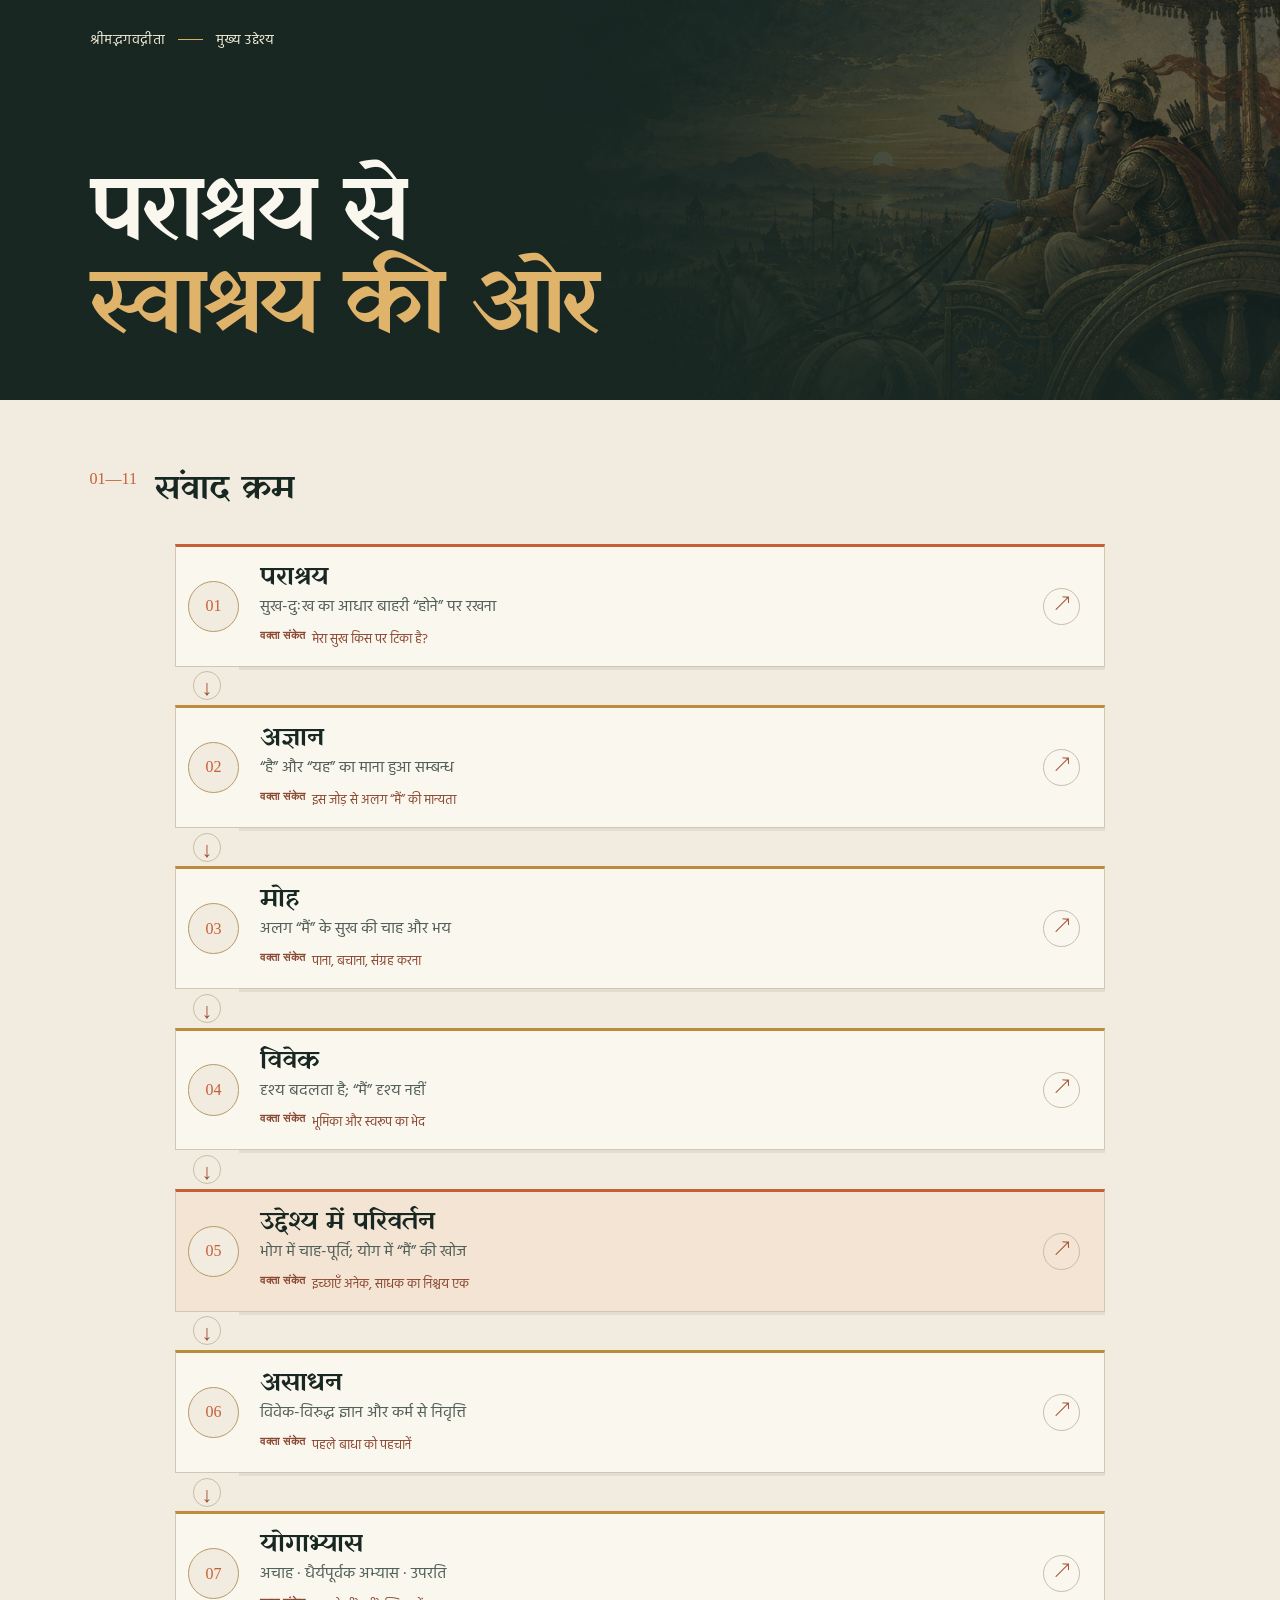
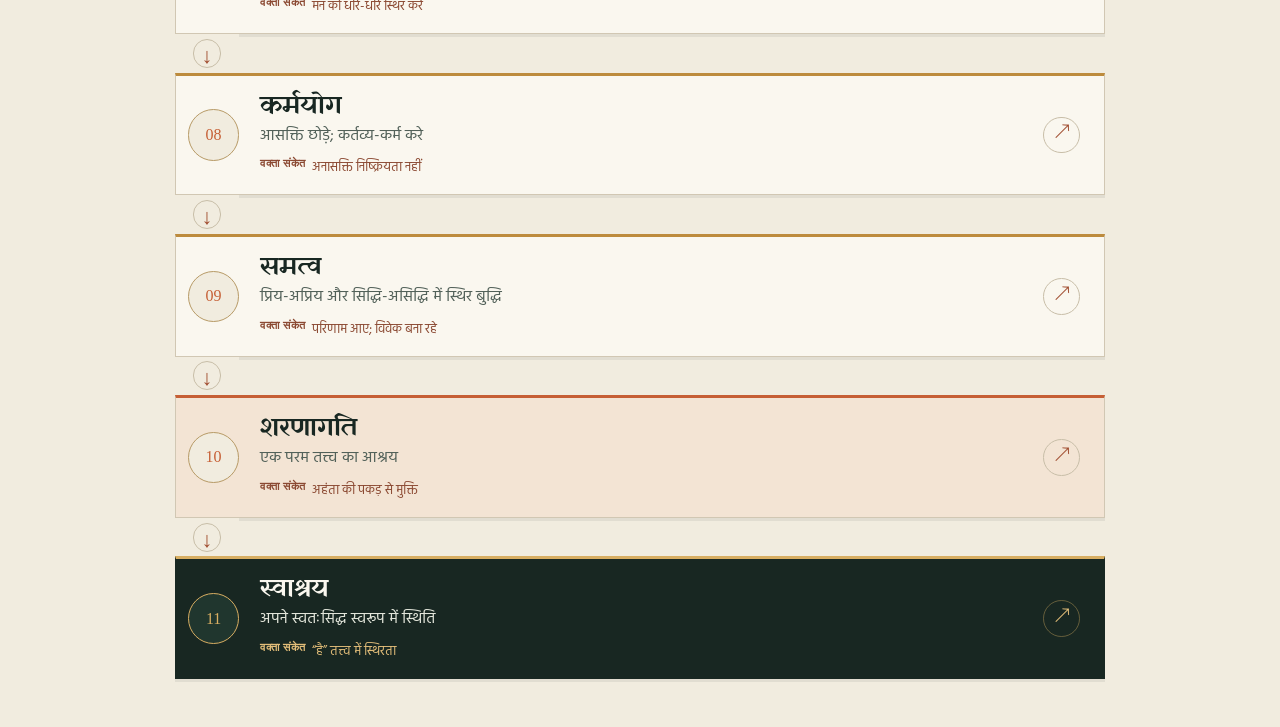
==== commit d937b8d8: "Add clickable Bhagavad Gita verse popovers" ====
--- a/index.html
+++ b/index.html
@@ -15,9 +15,7 @@
   <main class="cards-page">
     <header class="cards-hero">
       <a class="cards-brand" href="index.html">श्रीमद्भगवद्गीता <i></i> मुख्य उद्देश्य</a>
-      <p class="cards-overline">एक विचार-यात्रा</p>
       <h1>पराश्रय से<br><em>स्वाश्रय की ओर</em></h1>
-      <blockquote>“पराश्रय का त्याग करके,<br>स्वाश्रित होने की प्रेरणा।”</blockquote>
     </header>
 
     <section class="journey-section" aria-labelledby="journey-heading">
@@ -28,9 +26,6 @@
       <ol id="journeyCards" class="journey-cards" aria-label="पराश्रय से स्वाश्रय तक के विचार-चरण"></ol>
     </section>
 
-    <footer class="cards-footer">
-      <span>स्रोत: “गीता का मुख्य उद्देश्य”, 9 पृष्ठ</span>
-    </footer>
   </main>
 
   <dialog id="stepDialog" class="step-dialog" aria-labelledby="dialogTitle">
@@ -40,56 +35,91 @@
     </div>
     <h2 id="dialogTitle"></h2>
     <div id="dialogContent" class="dialog-content"></div>
-    <p class="dialog-footnote">स्रोत और व्याख्या में भेद रखें। व्यावहारिक उदाहरण समझाने के लिए हैं, PDF का प्रत्यक्ष कथन नहीं।</p>
+    <p class="dialog-footnote">व्यावहारिक उदाहरण चर्चा को जीवन से जोड़ने के लिए हैं; उन्हें आध्यात्मिक सिद्धान्त का शाब्दिक रूप न मानें।</p>
+    <aside id="verseBubble" class="verse-bubble" hidden role="dialog" aria-modal="false" aria-labelledby="verseBubbleTitle">
+      <div class="verse-bubble-head">
+        <span id="verseBubbleTitle">श्रीमद्भगवद्गीता</span>
+        <button id="verseBubbleClose" class="verse-bubble-close" type="button" aria-label="श्लोक बन्द करें">×</button>
+      </div>
+      <div id="verseBubbleVerses" class="verse-bubble-verses" aria-live="polite"></div>
+    </aside>
   </dialog>
 
   <script>
     const steps = [
       {
-        title: 'पराश्रय', idea: 'सुख-दुःख का आधार बाहरी “होने” पर रखना', cue: 'मेरा सुख किस पर टिका है?', source: 'मूल PDF · पृ. 1', tone: 'origin',
-        detail: `<h3>मूल पाठ का आशय</h3><p>पाठ कहता है कि जो कुछ दिखाई देता है, वह स्वयं से भिन्न और “पर” है। उस दृश्य वस्तु के होने या न होने से यदि हमारे ऊपर सुख अथवा दुःख का असर पड़ता है, तो हम उसके आश्रित हैं। पाठ इसी दशा को <strong>पराश्रय</strong> कहता है।</p><p>“स्वाश्रित” की व्याख्या इसके विपरीत दी गई है: दृश्य वर्ग के होने-न-होने से अपनी सत्ता पर असर न मानना। PDF यह भी कहता है कि “मैं हूँ” की स्वतःसिद्ध सत्ता को जानने के लिए बाहरी कर्ता या साधन आवश्यक नहीं।</p><h3>वक्ता के लिए चर्चा-सूत्र</h3><p>एक रोज़मर्रा का उदाहरण दें: प्रशंसा, स्वीकृति या परिणाम का बदलना और उससे अपनी पूरी पहचान जोड़ लेना। फिर स्पष्ट करें कि यह पाठ का आध्यात्मिक विवेचन है; सहयोग लेना या संस्था में परस्पर निर्भर होना इसकी निंदा नहीं है।</p>`
-      },
-      {
-        title: 'अज्ञान', idea: '“है” और “यह” का माना हुआ सम्बन्ध', cue: 'इस जोड़ से अलग “मैं” की मान्यता', source: 'मूल PDF · पृ. 1–2 · गीता 13.22, 7.4–5', tone: 'root',
-        detail: `<h3>मूल पाठ का आशय</h3><p>PDF अपनी दार्शनिक भाषा में “है” को होनापन / पुरुष और “यह” को सम्पूर्ण दृश्य वर्ग / प्रकृति कहता है। गीता 13.22 में प्रकृति में स्थित पुरुष द्वारा गुणों का भोग और गुण-संग का उल्लेख है; 7.4–5 में अपरा तथा परा प्रकृति का विवेचन आता है।</p><p>इस पाठ की व्याख्या के अनुसार “है” और “यह” का माना हुआ सम्बन्ध एक तीसरी पहचान—“मैं हूँ”—को जन्म देता है। यही अलग व्यक्तित्व या जीव-भाव है, और पराश्रय का मूल कारण कहा गया है।</p><h3>वक्ता के लिए चर्चा-सूत्र</h3><p>“है” और “यह” को जल्दी मनोवैज्ञानिक जुमलों में न बदलें। पहले PDF के अपने अर्थ समझाएँ, फिर पूछें कि जब बदलती भूमिका को “मैं” की पूरी पहचान मान लेते हैं, तो निर्णयों पर उसका क्या असर पड़ता है।</p>`
-      },
-      {
-        title: 'मोह', idea: 'अलग “मैं” के सुख की चाह और भय', cue: 'पाना, बचाना, संग्रह करना', source: 'मूल PDF · पृ. 2–3 · गीता 9.12, 16.11–14', tone: 'warm',
-        detail: `<h3>मूल पाठ का आशय</h3><p>“मैं जी रहा हूँ” की मान्यता से “मैं सुखपूर्वक जीता रहूँ” उद्देश्य बनता है। उसी उद्देश्य की पूर्ति के लिए व्यक्ति कर्म में प्रवृत्त होता है। पाठ मोह को पराश्रय का परिणाम बताता है।</p><p>गीता 9.12 के साथ व्यर्थ आशा, कर्म और ज्ञान का उल्लेख है। गीता 16.11–14 में मृत्यु तक रहने वाली अनेक चिन्ताओं, “इतना ही सुख है” की धारणा, आशाओं के बन्धन, काम-क्रोध और अन्यायपूर्वक संग्रह का वर्णन आता है।</p><h3>वक्ता के लिए चर्चा-सूत्र</h3><p>इन्हें श्रोताओं के व्यवहार का निदान न बनाएँ। पाठ के संकेतों को आत्म-परीक्षण की तरह रखें: जब अपना सुख ही एकमात्र ध्येय हो, तो खोने का भय और पाने की बेचैनी कैसे बढ़ती है?</p>`
-      },
-      {
-        title: 'विवेक', idea: 'दृश्य बदलता है; “मैं” दृश्य नहीं', cue: 'भूमिका और स्वरूप का भेद', source: 'मूल PDF · पृ. 4–5 · गीता 2.16–17', tone: 'light',
-        detail: `<h3>मूल पाठ का आशय</h3><p>PDF प्रश्न उठाता है: क्या किसी ने “मैं” को देखा है? हाथ, नाक, मुख आदि दिखाई देने वाली वस्तुएँ “यह” हैं। पाठ आगे कहता है कि दृश्य वस्तुएँ बदलती रहती हैं, इसलिए बदलते हुए दृश्य को “है” की स्थिर सत्ता मानना उचित नहीं।</p><p>इसी चर्चा में सत्-असत् का भेद गीता 2.16–17 के सन्दर्भ से आता है। यहाँ “असत्” को साधारण झूठ और “सत्” को केवल नैतिक अच्छाई न समझाएँ; पाठ इसे बदलने वाले दृश्य और अविनाशी तत्त्व के दार्शनिक विवेक के रूप में रखता है।</p><h3>वक्ता के लिए चर्चा-सूत्र</h3><p>पद, आयु, भूमिका या उपलब्धि के बदलने का सहज उदाहरण लें। उद्देश्य जिम्मेदारी से दूरी बनाना नहीं; भूमिका निभाते हुए उसे अपनी सम्पूर्ण, स्थायी पहचान न मानने के प्रश्न तक पहुँचना है।</p>`
-      },
-      {
-        title: 'उद्देश्य में परिवर्तन', idea: 'भोग में चाह-पूर्ति; योग में “मैं” की खोज', cue: 'इच्छाएँ अनेक, साधक का निश्चय एक', source: 'मूल PDF · पृ. 3–5 · गीता 6.23–25', tone: 'turn',
-        detail: `<h3>मूल पाठ का आशय</h3><p>PDF भोगमार्ग का उद्देश्य इस रूप में बताता है: “जो नहीं है वह मिल जाए और जो है वह छूटे नहीं।” इसकी जड़ जीने की इच्छा और मरने का भय है; लक्ष्य अहम् का मंगल और सुख बना रहता है।</p><p>योगमार्ग में पाठ “मैं” की खोज और मैंपन के त्याग की दिशा रखता है। साधक यह देखता है कि दिखाई देने वाली हर वस्तु “यह” है और बदलती है। उद्देश्य चाह की पूर्ति से हटकर स्वाश्रित होने की ओर मुड़ता है। पृ. 4–5 पर गीता 6.23–25 के अभ्यास-वचन इसी प्रसंग में आते हैं।</p><h3>वक्ता के लिए चर्चा-सूत्र</h3><p>दो मार्गों को लोगों के अच्छे-बुरे वर्गीकरण की तरह न रखें। एक ही व्यक्ति के निर्णय में दोनों तरह के प्रयोजन आ सकते हैं। पाठ का निर्णायक प्रश्न है: कर्म का मूल हेतु केवल अपनी चाह है, या चाह से निवृत्ति और सत्य की खोज?</p>`
-      },
-      {
-        title: 'असाधन', idea: 'विवेक-विरुद्ध ज्ञान और कर्म से निवृत्ति', cue: 'पहले बाधा को पहचानें', source: 'मूल PDF · पृ. 6, 8', tone: 'warm',
-        detail: `<h3>मूल पाठ का आशय</h3><p>पृ. 6 पर “असाधन” को स्वाश्रित होने की दिशा में बाधा बनाने वाले आचरण के रूप में खोला गया है। इसमें विवेक-विरुद्ध ज्ञान को न छोड़ना, जाने हुए असत्य को थामे रहना, करने योग्य कर्म न करना और न करने योग्य कर्म करना शामिल हैं।</p><p>पृ. 8 पर “विवेक-विरुद्ध आश्रय” के रूप में पराश्रय का त्याग न कर पाना आता है। पाठ यह भी कहता है कि साधना से मिलने वाली शान्ति या सुख स्वयं नया आकर्षण बन सकता है; इसलिए उसे अहम् की उपयोगिता या अंतिम लक्ष्य न मानें।</p><h3>वक्ता के लिए चर्चा-सूत्र</h3><p>“साधन” को तकनीक या उपकरण तक सीमित न करें। यहाँ बात उस मान्यता और आचरण की है जो पाठ के अनुसार सत्य-विवेक से मेल नहीं खाते। पूछें: पहले से ज्ञात उचित बात के विरुद्ध चलने पर कौन-सी भीतरी चाह सक्रिय होती है?</p>`
-      },
-      {
-        title: 'योगाभ्यास', idea: 'अचाह · धैर्यपूर्वक अभ्यास · उपरति', cue: 'मन को धीरे-धीरे स्थिर करें', source: 'मूल PDF · पृ. 4–5 · गीता 6.23–25', tone: 'light',
-        detail: `<h3>मूल पाठ का आशय</h3><p>गीता 6.23–25 का सन्दर्भ दुःख-संयोग से वियोग, दृढ़ निश्चय से अभ्यास, संकल्प से उत्पन्न कामनाओं को छोड़ना और धैर्य से मन को आत्मा में स्थिर करना है। पृ. 4–5 पर PDF इसी को योगमार्ग के अभ्यास से जोड़ता है।</p><p>यहाँ “अचाह” निरुत्साह नहीं और “अप्रयत्न” आलस्य नहीं है। अभ्यास का आशय हर उचित कर्म रोकना भी नहीं। पाठ चाह और आग्रह की पकड़ को पहचानने तथा मन को धीरे-धीरे वापस स्थिर करने की बात करता है।</p><h3>वक्ता के लिए चर्चा-सूत्र</h3><p>इसे तत्क्षण शान्त हो जाने की तकनीक न कहें। धैर्य, बार-बार लौटना और संकल्प से उपजी कामना को देखना केन्द्र में रखें। पूछें: जल्दबाज़ी में मन किस परिणाम पर अटक जाता है?</p>`
-      },
-      {
-        title: 'कर्मयोग', idea: 'आसक्ति छोड़े; कर्तव्य-कर्म करे', cue: 'अनासक्ति निष्क्रियता नहीं', source: 'मूल PDF · पृ. 7 · गीता 2.39, 2.47–48', tone: 'warm',
-        detail: `<h3>मूल पाठ का आशय</h3><p>गीता 2.39 में पाठ कर्मयोग की बुद्धि से कर्मबन्धन छोड़ने की दिशा रखता है। गीता 2.47 कर्म का अधिकार, फल को कर्म का हेतु न बनाने और अकर्म में आसक्ति न रखने को कहती है। गीता 2.48 आसक्ति छोड़कर कर्म करने और सिद्धि-असिद्धि में समबुद्धि की बात करती है।</p><p>PDF इसका व्यावहारिक सूत्र अपने संकल्प की पकड़ छोड़कर दूसरे के उचित संकल्प / हित के लिए करने योग्य कर्म करना बताता है। साथ ही दो मर्यादाएँ देता है: कर्म विवेक-विरुद्ध न हो और अपनी सामर्थ्य के बाहर न हो। वह “जो अपने को बुरा लगे, वह दूसरे के साथ न करें” का नैतिक संकेत भी देता है।</p><h3>वक्ता के लिए चर्चा-सूत्र</h3><p>इसे परिणाम मापना, योजना बनाना या जवाबदेही छोड़ना न कहें। फल की जानकारी और फल पर आसक्ति अलग हैं। किसी अनुचित माँग का पालन, आत्म-हानि या अपनी भूमिका छोड़ना भी इस सूत्र का सीधा अर्थ नहीं; विवेक और सामर्थ्य की मर्यादा साथ रखें।</p>`
-      },
-      {
-        title: 'समत्व', idea: 'प्रिय-अप्रिय और सिद्धि-असिद्धि में स्थिर बुद्धि', cue: 'परिणाम आए; विवेक बना रहे', source: 'मूल PDF · पृ. 7–8 · गीता 5.19–20, 3.27–28, 4.18', tone: 'light',
-        detail: `<h3>मूल पाठ का आशय</h3><p>गीता 5.19–20 समभाव और प्रिय-अप्रिय में स्थिरबुद्धि का वर्णन करती है। पृ. 8 पर PDF द्वन्द्व—“यह हो अथवा न हो”, “यह अच्छा या बुरा”—को अहम् के टिके रहने से जोड़ता है। उसके अनुसार निर्दोष दृष्टि से समता स्वाभाविक होती है।</p><p>इसके बाद गीता 3.27–28 और 4.18 के आधार पर कर्तापन की मान्यता की चर्चा है: कर्म प्रकृति के गुणों में होते हैं, पर अहंकार से मोहित व्यक्ति “मैं कर्ता हूँ” मानता है। पाठ समत्व को निष्क्रियता नहीं कहता; सामने के कार्य को सामर्थ्य के अनुसार पूरा करने की बात भी करता है।</p><h3>वक्ता के लिए चर्चा-सूत्र</h3><p>समत्व का अर्थ भावना दबाना, अन्याय को अनदेखा करना या समीक्षा रोकना नहीं है। सफलता और असफलता दोनों के बाद तथ्य देखना, सीखना और अगला उचित कर्म करना इसका कार्यस्थल-चिंतन हो सकता है; इसे पाठ के आध्यात्मिक आदर्श से अलग अनुप्रयोग के रूप में बताएं।</p>`
-      },
-      {
-        title: 'शरणागति', idea: 'एक परम तत्त्व का आश्रय', cue: 'पाठ का आध्यात्मिक निष्कर्ष', source: 'मूल PDF · पृ. 8–9 · गीता 18.65–66', tone: 'turn',
-        detail: `<h3>मूल पाठ का आशय</h3><p>अंतिम उपदेश में गीता 18.65–66 आती है: मन, भक्ति और प्रणाम श्रीकृष्ण में लगाने का आह्वान, फिर एकमात्र उनकी शरण में आने का वचन। PDF इसकी व्याख्या एक “है तत्त्व” / परमात्मतत्त्व की सत्ता को दृढ़ता से स्वीकार करने के रूप में करता है।</p><p>पृ. 9 इस व्याख्या को “मैं हूँ” अर्थात अहमता की स्वतंत्र सत्ता के त्याग से जोड़ता है। विविध पहचान और सम्बन्धों से निजी सुख की आशा ही पराश्रय को बनाए रखती है, ऐसा पाठ कहता है। इसे उसी आध्यात्मिक व्याख्या के रूप में प्रस्तुत करें।</p><h3>वक्ता के लिए चर्चा-सूत्र</h3><p>यह शरणागति किसी प्रबंधक, संस्था या सत्ता के आगे आत्मसमर्पण नहीं है। गीता के “सर्वधर्मान् परित्यज्य” को कर्मचारियों / शिक्षकों के सामान्य कर्तव्य छोड़ने की सलाह न बनाएं; PDF का विवेचन अहम् और परम तत्त्व की स्वतंत्र सत्ता के स्तर पर है।</p>`
-      },
-      {
-        title: 'स्वाश्रय', idea: 'अपने स्वतःसिद्ध स्वरूप में स्थिति', cue: '“है” तत्त्व में स्थिरता', source: 'मूल PDF · पृ. 1, 9 · गीता 3.17–18', tone: 'destination',
-        detail: `<h3>मूल पाठ का आशय</h3><p>PDF की शुरुआत ही गीता के मुख्य उद्देश्य को पराश्रय का त्याग करके स्वाश्रित होने की प्रेरणा कहती है। स्वाश्रित होने की परिभाषा है: दृश्य वर्ग के होने या न होने से अपनी सत्ता पर सुख-दुःख का असर न पड़ना। “मैं हूँ” की स्वतःसिद्ध सत्ता के अनुभव के लिए कर्ता और करण—अलग करने वाला और उपकरण—की आवश्यकता नहीं बताई गई।</p><p>अंतिम पृष्ठ इस दिशा को अहम्-कृत भाव का पूर्ण त्याग और एक “है” तत्त्व की अखण्ड स्मृति कहता है। गीता 3.17–18 का आत्मरत / आत्मतृप्त पुरुष वाला प्रसंग उस अंतिम आध्यात्मिक अवस्था के रूप में रखा गया है जहाँ व्यक्तिगत प्रयोजन और कर्तव्य की आवश्यकता नहीं रहती।</p><h3>वक्ता के लिए चर्चा-सूत्र</h3><p>इस चरम कथन को सामान्य प्रबंधकीय निर्देश न बनाएँ। पाठ सांसारिक भूमिका निभाने वालों को अपनी नौकरी या जिम्मेदारियाँ छोड़ने को नहीं कह रहा; यहाँ चर्चा उस परम अवस्था की है जिसे PDF स्वाश्रय कहता है।</p>`
+        title: 'पराश्रय', idea: 'सुख-दुःख का आधार बाहरी “होने” पर रखना', cue: 'मेरा सुख किस पर टिका है?', tone: 'origin',
+        detail: `<h3>विचार का विस्तार</h3><p>जो कुछ दिखाई देता है, वह हमसे भिन्न—“पर”—है। जब किसी दृश्य वस्तु के होने या न होने से हमारा सुख-दुःख डोलता है, तब हमारा मन उस वस्तु पर आश्रित हो जाता है। इसी प्रवृत्ति को <strong>पराश्रय</strong> कहें।</p><p>स्वाश्रय इसके विपरीत है: दृश्य जगत बदलता रहे, फिर भी अपने अस्तित्व का आधार उससे न बाँधना। “मैं हूँ” का बोध किसी बाहरी वस्तु, कर्ता या साधन से प्रमाणित नहीं होता।</p><h3>वक्ता के लिए चर्चा-सूत्र</h3><p>प्रशंसा, स्वीकृति या परिणाम बदलने पर अपनी पूरी पहचान डगमगाने का रोज़मर्रा का उदाहरण दें। यह आध्यात्मिक स्वावलम्बन की चर्चा है—सहयोग लेना या संस्था में एक-दूसरे पर निर्भर होना इसका निषेध नहीं।</p>`
+      },
+      {
+        title: 'अज्ञान', idea: '“है” और “यह” का माना हुआ सम्बन्ध', cue: 'इस जोड़ से अलग “मैं” की मान्यता', tone: 'root',
+        detail: `<h3>विचार का विस्तार</h3><p>इस दार्शनिक दृष्टि में “है” को होनापन / पुरुष और “यह” को दृश्य जगत / प्रकृति के रूप में समझें। <button class="verse-trigger" type="button" data-verses="13.22">भगवद्गीता के अध्याय 13 के श्लोक 22 में</button> प्रकृति में स्थित पुरुष, गुणों का भोग और गुण-संग आते हैं; <button class="verse-trigger" type="button" data-verses="7.4 7.5">भगवद्गीता के अध्याय 7 के श्लोक 4–5 में</button> अपरा तथा परा प्रकृति का विवेचन है।</p><p>“है” और “यह” को अलग-अलग मानकर जोड़ने से एक तीसरी पहचान—“मैं हूँ”—उभरती है। यही पृथक व्यक्तित्व या जीव-भाव है; जब यह पहचान बदलती वस्तुओं और भूमिकाओं पर टिकती है, पराश्रय गहरा होता है।</p><h3>वक्ता के लिए चर्चा-सूत्र</h3><p>“है” और “यह” को जल्दी मनोवैज्ञानिक जुमलों में न बदलें। फिर पूछें: जब बदलती भूमिका को “मैं” की पूरी पहचान मान लेते हैं, तो हमारे निर्णयों पर उसका क्या असर पड़ता है?</p>`
+      },
+      {
+        title: 'मोह', idea: 'अलग “मैं” के सुख की चाह और भय', cue: 'पाना, बचाना, संग्रह करना', tone: 'warm',
+        detail: `<h3>विचार का विस्तार</h3><p>“मैं जी रहा हूँ” की मान्यता से “मैं सुखपूर्वक जीता रहूँ” जीवन का मुख्य ध्येय बन सकता है। उसी ध्येय की पूर्ति के लिए व्यक्ति कर्म, संग्रह और सुरक्षा की ओर दौड़ता है। सुख को बाहरी उपलब्धियों पर टिकाना मोह और पराश्रय को गहरा करता है।</p><p><button class="verse-trigger" type="button" data-verses="9.12">भगवद्गीता के अध्याय 9 के श्लोक 12 में</button> व्यर्थ आशा, कर्म और ज्ञान का उल्लेख है। <button class="verse-trigger" type="button" data-verses="16.11 16.12 16.13 16.14">भगवद्गीता के अध्याय 16 के श्लोक 11–14 में</button> मृत्यु तक बनी रहने वाली चिन्ताओं, “इतना ही सुख है” की धारणा, आशाओं के बन्धन, काम-क्रोध और अन्यायपूर्ण संग्रह का चित्र मिलता है।</p><h3>वक्ता के लिए चर्चा-सूत्र</h3><p>इसे श्रोताओं के व्यवहार का निदान न बनाएँ। आत्म-परीक्षण के रूप में पूछें: जब अपना सुख ही एकमात्र ध्येय हो, तो खोने का भय और पाने की बेचैनी कैसे बढ़ती है?</p>`
+      },
+      {
+        title: 'विवेक', idea: 'दृश्य बदलता है; “मैं” दृश्य नहीं', cue: 'भूमिका और स्वरूप का भेद', tone: 'light',
+        detail: `<h3>विचार का विस्तार</h3><p>एक प्रश्न से शुरू करें: क्या “मैं” को किसी दृश्य वस्तु की तरह देखा जा सकता है? हाथ, मुख और दूसरी दिखाई देने वाली वस्तुएँ “यह” हैं। ये बदलती रहती हैं; बदलते दृश्य को स्थिर अस्तित्व मान लेना भ्रम पैदा करता है।</p><p><button class="verse-trigger" type="button" data-verses="2.16 2.17">भगवद्गीता के अध्याय 2 के श्लोक 16–17 में</button> सत्-असत् का विवेक आता है। यहाँ “असत्” का अर्थ साधारण झूठ और “सत्” का अर्थ केवल नैतिक अच्छाई नहीं; भेद बदलने वाले दृश्य और अविनाशी तत्त्व के बीच है।</p><h3>वक्ता के लिए चर्चा-सूत्र</h3><p>पद, आयु, भूमिका या उपलब्धि के बदलने का सहज उदाहरण लें। उद्देश्य जिम्मेदारी से दूरी बनाना नहीं; भूमिका निभाते हुए उसे अपनी सम्पूर्ण, स्थायी पहचान न मानने पर विचार करना है।</p>`
+      },
+      {
+        title: 'उद्देश्य में परिवर्तन', idea: 'भोग में चाह-पूर्ति; योग में “मैं” की खोज', cue: 'इच्छाएँ अनेक, साधक का निश्चय एक', tone: 'turn',
+        detail: `<h3>विचार का विस्तार</h3><p>भोग की दिशा कहती है: “जो नहीं है वह मिल जाए और जो है वह छूटे नहीं।” इसके पीछे जीते रहने की चाह, खोने का भय और अपने सुख-सुरक्षा को बनाए रखने का आग्रह काम करता है।</p><p>योग की दिशा “मैं” की खोज और मैंपन की पकड़ ढीली करने की ओर ले जाती है। दिखाई देने वाली वस्तुएँ बदलती हैं; इसलिए उद्देश्य केवल चाह पूरी करना न रहकर अपने वास्तविक आधार को पहचानना बनता है। <button class="verse-trigger" type="button" data-verses="6.23 6.24 6.25">भगवद्गीता के अध्याय 6 के श्लोक 23–25 में</button> मन को स्थिर करने की शिक्षा मिलती है—दृढ़ निश्चय, अभ्यास और धैर्य के साथ।</p><h3>वक्ता के लिए चर्चा-सूत्र</h3><p>इन दो दिशाओं को लोगों के अच्छे-बुरे वर्गीकरण की तरह न रखें। एक ही व्यक्ति के निर्णय में दोनों तरह के प्रयोजन आ सकते हैं। पूछें: कर्म का हेतु केवल अपनी चाह है, या चाह से निवृत्ति और सत्य की खोज भी?</p>`
+      },
+      {
+        title: 'असाधन', idea: 'विवेक-विरुद्ध ज्ञान और कर्म से निवृत्ति', cue: 'पहले बाधा को पहचानें', tone: 'warm',
+        detail: `<h3>विचार का विस्तार</h3><p>स्वाश्रय की दिशा में बाधा वे मान्यताएँ और आचरण हैं जो विवेक से मेल नहीं खाते: जाने हुए असत्य को पकड़े रहना, करने योग्य कर्म से बचना, या न करने योग्य कर्म करना।</p><p>बाहरी आधारों से चिपके रहना भी इस दिशा में बाधा है। साधना से मिलने वाली शान्ति या सुख स्वयं नया आकर्षण बन सकता है; इसलिए उसे अहम् की उपलब्धि या अंतिम लक्ष्य न मानें।</p><h3>वक्ता के लिए चर्चा-सूत्र</h3><p>“असाधन” को तकनीक या उपकरण तक सीमित न करें। इसे ऐसी मान्यता और आचरण के रूप में समझाएँ जो सत्य-विवेक से मेल न खाएँ। पूछें: पहले से उचित समझी बात के विरुद्ध चलते समय कौन-सी भीतरी चाह सक्रिय होती है?</p>`
+      },
+      {
+        title: 'योगाभ्यास', idea: 'अचाह · धैर्यपूर्वक अभ्यास · उपरति', cue: 'मन को धीरे-धीरे स्थिर करें', tone: 'light',
+        detail: `<h3>विचार का विस्तार</h3><p><button class="verse-trigger" type="button" data-verses="6.23 6.24 6.25">भगवद्गीता के अध्याय 6 के श्लोक 23–25 में</button> दुःख-संयोग से वियोग, दृढ़ निश्चय से अभ्यास, संकल्प से उपजी कामनाओं के त्याग और धैर्य से मन को आत्मा में स्थिर करने की शिक्षा मिलती है।</p><p>यहाँ “अचाह” निरुत्साह नहीं और “अप्रयत्न” आलस्य नहीं है। इसका अर्थ उचित कर्म रोक देना भी नहीं; बात चाह और आग्रह की पकड़ को पहचानने तथा मन को धीरे-धीरे स्थिर करने की है।</p><h3>वक्ता के लिए चर्चा-सूत्र</h3><p>इसे तत्काल शान्त हो जाने की तकनीक न कहें। धैर्य, बार-बार लौटना और संकल्प से उपजी कामना को देखना केन्द्र में रखें। पूछें: जल्दबाज़ी में मन किस परिणाम पर अटक जाता है?</p>`
+      },
+      {
+        title: 'कर्मयोग', idea: 'आसक्ति छोड़े; कर्तव्य-कर्म करे', cue: 'अनासक्ति निष्क्रियता नहीं', tone: 'warm',
+        detail: `<h3>विचार का विस्तार</h3><p><button class="verse-trigger" type="button" data-verses="2.39">भगवद्गीता के अध्याय 2 के श्लोक 39 में</button> कर्मयोग की बुद्धि से कर्मबन्धन से मुक्त होने की दिशा दिखती है। <button class="verse-trigger" type="button" data-verses="2.47">भगवद्गीता के अध्याय 2 के श्लोक 47 में</button> कर्म का अधिकार, फल को कर्म का हेतु न बनाने और अकर्म में आसक्ति न रखने की बात है। <button class="verse-trigger" type="button" data-verses="2.48">भगवद्गीता के अध्याय 2 के श्लोक 48 में</button> आसक्ति छोड़कर कर्म करने और सिद्धि-असिद्धि में समबुद्धि रखने को कहा गया है।</p><p>व्यावहारिक रूप में, निजी आग्रह की पकड़ ढीली करके दूसरे के उचित हित के लिए कर्म करें। दो मर्यादाएँ साथ रखें: कर्म विवेक-विरुद्ध न हो और अपनी सामर्थ्य के बाहर न हो। “जो अपने को बुरा लगे, वह दूसरे के साथ न करें”—यह भी एक उपयोगी नैतिक कसौटी है।</p><h3>वक्ता के लिए चर्चा-सूत्र</h3><p>इसे परिणाम मापना, योजना बनाना या जवाबदेही छोड़ना न कहें। फल की जानकारी और फल पर आसक्ति अलग हैं। किसी अनुचित माँग का पालन, आत्म-हानि या अपनी भूमिका छोड़ना भी इसका सीधा अर्थ नहीं; विवेक और सामर्थ्य की मर्यादा साथ रखें।</p>`
+      },
+      {
+        title: 'समत्व', idea: 'प्रिय-अप्रिय और सिद्धि-असिद्धि में स्थिर बुद्धि', cue: 'परिणाम आए; विवेक बना रहे', tone: 'light',
+        detail: `<h3>विचार का विस्तार</h3><p><button class="verse-trigger" type="button" data-verses="5.19 5.20">भगवद्गीता के अध्याय 5 के श्लोक 19–20 में</button> समभाव और प्रिय-अप्रिय में स्थिरबुद्धि का वर्णन है। “यह हो अथवा न हो”, “यह अच्छा या बुरा”—ऐसे द्वन्द्वों के बीच भी भीतर स्थिरता बनी रह सकती है; निर्दोष दृष्टि से समता सहज होती है।</p><p><button class="verse-trigger" type="button" data-verses="3.27 3.28">भगवद्गीता के अध्याय 3 के श्लोक 27–28 में</button> तथा <button class="verse-trigger" type="button" data-verses="4.18">भगवद्गीता के अध्याय 4 के श्लोक 18 में</button> कर्तापन की मान्यता पर विचार आता है: कर्म प्रकृति के गुणों में होते हैं, पर अहंकार से मोहित व्यक्ति “मैं कर्ता हूँ” मानता है। समत्व निष्क्रियता नहीं; सामने के कार्य को सामर्थ्य के अनुसार पूरा करना भी आवश्यक है।</p><h3>वक्ता के लिए चर्चा-सूत्र</h3><p>समत्व का अर्थ भावना दबाना, अन्याय को अनदेखा करना या समीक्षा रोकना नहीं है। सफलता और असफलता दोनों के बाद तथ्य देखना, सीखना और अगला उचित कर्म करना इसका कार्यस्थल में उपयोगी रूप हो सकता है।</p>`
+      },
+      {
+        title: 'शरणागति', idea: 'एक परम तत्त्व का आश्रय', cue: 'अहंता की पकड़ से मुक्ति', tone: 'turn',
+        detail: `<h3>विचार का विस्तार</h3><p><button class="verse-trigger" type="button" data-verses="18.65 18.66">भगवद्गीता के अध्याय 18 के श्लोक 65–66 में</button> श्रीकृष्ण मन, भक्ति और प्रणाम को अपनी ओर लगाने का आह्वान करते हैं और एकमात्र अपनी शरण में आने का वचन देते हैं। शरणागति का केन्द्र परमात्मतत्त्व में दृढ़ निष्ठा और अपनी अहंता की स्वतंत्र सत्ता के आग्रह को छोड़ना है।</p><p>जब विविध पहचान और सम्बन्धों से निजी सुख की अपेक्षा बँधी रहती है, पराश्रय बना रहता है। शरणागति उस अपेक्षा को परम तत्त्व में समर्पित करने की आध्यात्मिक दिशा है।</p><h3>वक्ता के लिए चर्चा-सूत्र</h3><p>इसे किसी प्रबंधक, संस्था या सत्ता के आगे आत्मसमर्पण न बताएं। गीता के “सर्वधर्मान् परित्यज्य” को कर्मचारियों या शिक्षकों के सामान्य कर्तव्य छोड़ने की सलाह न बनाएं; चर्चा अहंता और परम तत्त्व के आध्यात्मिक सम्बन्ध की है।</p>`
+      },
+      {
+        title: 'स्वाश्रय', idea: 'अपने स्वतःसिद्ध स्वरूप में स्थिति', cue: '“है” तत्त्व में स्थिरता', tone: 'destination',
+        detail: `<h3>विचार का विस्तार</h3><p>स्वाश्रय की दिशा है—दृश्य जगत के होने या न होने से अपने अस्तित्व का आधार और सुख-दुःख न बाँधना। “मैं हूँ” का स्वतःसिद्ध बोध किसी बाहरी कर्ता या उपकरण पर निर्भर नहीं है।</p><p>इस दिशा की चरम अवस्था अहम्-कृत भाव का पूर्ण त्याग और एक “है” तत्त्व की अखण्ड स्मृति है। <button class="verse-trigger" type="button" data-verses="3.17 3.18">भगवद्गीता के अध्याय 3 के श्लोक 17–18 में</button> आत्मरत / आत्मतृप्त पुरुष का चित्र है, जहाँ निजी प्रयोजन शेष नहीं रहते।</p><h3>वक्ता के लिए चर्चा-सूत्र</h3><p>इस आध्यात्मिक चरम अवस्था को सामान्य प्रबंधकीय निर्देश न बनाएँ। यह नौकरी या जिम्मेदारियाँ छोड़ने की सलाह नहीं; चर्चा उस परम अवस्था की है जिसे यहाँ स्वाश्रय कहा गया है।</p>`
       }
     ];
+
+    const verseTexts = {
+      '13.22': 'पुरुषः प्रकृतिस्थो हि भुङ्क्ते प्रकृतिजान्गुणान्।\nकारणं गुणसङ्गोऽस्य सदसद्योनिजन्मसु॥',
+      '7.4': 'भूमिरापोऽनलो वायुः खं मनो बुद्धिरेव च।\nअहंकार इतीयं मे भिन्ना प्रकृतिरष्टधा॥',
+      '7.5': 'अपरेयमितस्त्वन्यां प्रकृतिं विद्धि मे पराम्।\nजीवभूतां महाबाहो ययेदं धार्यते जगत्॥',
+      '9.12': 'मोघाशा मोघकर्माणो मोघज्ञाना विचेतसः।\nराक्षसीमासुरीं चैव प्रकृतिं मोहिनीं श्रिताः॥',
+      '16.11': 'चिन्तामपरिमेयां च प्रलयान्तामुपाश्रिताः।\nकामोपभोगपरमा एतावदिति निश्चिताः॥',
+      '16.12': 'आशापाशशतैर्बद्धाः कामक्रोधपरायणाः।\nईहन्ते कामभोगार्थमन्यायेनार्थसञ्चयान्॥',
+      '16.13': 'इदमद्य मया लब्धमिमं प्राप्स्ये मनोरथम्।\nइदमस्तीदमपि मे भविष्यति पुनर्धनम्॥',
+      '16.14': 'असौ मया हतः शत्रुर्हनिष्ये चापरानपि।\nईश्वरोऽहमहं भोगी सिद्धोऽहं बलवान्सुखी॥',
+      '2.16': 'नासतो विद्यते भावो नाभावो विद्यते सतः।\nउभयोरपि दृष्टोऽन्तस्त्वनयोस्तत्त्वदर्शिभिः॥',
+      '2.17': 'अविनाशि तु तद्विद्धि येन सर्वमिदं ततम्।\nविनाशमव्ययस्यास्य न कश्चित्कर्तुमर्हति॥',
+      '6.23': 'तं विद्याद् दुःखसंयोगवियोगं योगसंज्ञितम्।\nस निश्चयेन योक्तव्यो योगोऽनिर्विण्णचेतसा॥',
+      '6.24': 'सङ्कल्पप्रभवान्कामांस्त्यक्त्वा सर्वानशेषतः।\nमनसैवेन्द्रियग्रामं विनियम्य समन्ततः॥',
+      '6.25': 'शनैः शनैरुपरमेद् बुद्ध्या धृतिगृहीतया।\nआत्मसंस्थं मनः कृत्वा न किञ्चिदपि चिन्तयेत्॥',
+      '2.39': 'एषा तेऽभिहिता साङ्ख्ये बुद्धिर्योगे त्विमां शृणु।\nबुद्ध्या युक्तो यया पार्थ कर्मबन्धं प्रहास्यसि॥',
+      '2.47': 'कर्मण्येवाधिकारस्ते मा फलेषु कदाचन।\nमा कर्मफलहेतुर्भूर्मा ते सङ्गोऽस्त्वकर्मणि॥',
+      '2.48': 'योगस्थः कुरु कर्माणि सङ्गं त्यक्त्वा धनञ्जय।\nसिद्ध्यसिद्ध्योः समो भूत्वा समत्वं योग उच्यते॥',
+      '5.19': 'इहैव तैर्जितः सर्गो येषां साम्ये स्थितं मनः।\nनिर्दोषं हि समं ब्रह्म तस्माद् ब्रह्मणि ते स्थिताः॥',
+      '5.20': 'न प्रहृष्येत्प्रियं प्राप्य नोद्विजेत्प्राप्य चाप्रियम्।\nस्थिरबुद्धिरसम्मूढो ब्रह्मविद् ब्रह्मणि स्थितः॥',
+      '3.27': 'प्रकृतेः क्रियमाणानि गुणैः कर्माणि सर्वशः।\nअहङ्कारविमूढात्मा कर्ताहमिति मन्यते॥',
+      '3.28': 'तत्त्ववित्तु महाबाहो गुणकर्मविभागयोः।\nगुणा गुणेषु वर्तन्त इति मत्वा न सज्जते॥',
+      '4.18': 'कर्मण्यकर्म यः पश्येदकर्मणि च कर्म यः।\nस बुद्धिमान्मनुष्येषु स युक्तः कृत्स्नकर्मकृत्॥',
+      '18.65': 'मन्मना भव मद्भक्तो मद्याजी मां नमस्कुरु।\nमामेवैष्यसि सत्यं ते प्रतिजाने प्रियोऽसि मे॥',
+      '18.66': 'सर्वधर्मान्परित्यज्य मामेकं शरणं व्रज।\nअहं त्वा सर्वपापेभ्यो मोक्षयिष्यामि मा शुचः॥',
+      '3.17': 'यस्त्वात्मरतिरेव स्यादात्मतृप्तश्च मानवः।\nआत्मन्येव च सन्तुष्टस्तस्य कार्यं न विद्यते॥',
+      '3.18': 'नैव तस्य कृतेनार्थो नाकृतेनेह कश्चन।\nन चास्य सर्वभूतेषु कश्चिदर्थव्यपाश्रयः॥'
+    };
 
     const list = document.querySelector('#journeyCards');
     list.innerHTML = steps.map((step, i) => `
@@ -104,7 +134,54 @@
     const dialog = document.querySelector('#stepDialog');
     const dialogTitle = document.querySelector('#dialogTitle');
     const dialogContent = document.querySelector('#dialogContent');
+    const verseBubble = document.querySelector('#verseBubble');
+    const verseBubbleVerses = document.querySelector('#verseBubbleVerses');
+    const verseBubbleClose = document.querySelector('#verseBubbleClose');
     let lastTrigger = null;
+    let lastVerseTrigger = null;
+
+    function closeVerseBubble(returnFocus = true) {
+      if (verseBubble.hidden) return;
+      verseBubble.hidden = true;
+      if (lastVerseTrigger) {
+        lastVerseTrigger.setAttribute('aria-expanded', 'false');
+        if (returnFocus) lastVerseTrigger.focus();
+      }
+    }
+
+    function openVerseBubble(trigger) {
+      const refs = trigger.dataset.verses.split(/\s+/).filter(ref => verseTexts[ref]);
+      verseBubbleVerses.replaceChildren(...refs.map(ref => {
+        const [chapter, verse] = ref.split('.');
+        const entry = document.createElement('section');
+        entry.className = 'verse-entry';
+        const label = document.createElement('h3');
+        label.textContent = `अध्याय ${chapter} · श्लोक ${verse}`;
+        const shloka = document.createElement('p');
+        shloka.className = 'verse-shloka';
+        shloka.textContent = verseTexts[ref];
+        entry.append(label, shloka);
+        return entry;
+      }));
+      if (!refs.length) return;
+
+      if (lastVerseTrigger) lastVerseTrigger.setAttribute('aria-expanded', 'false');
+      lastVerseTrigger = trigger;
+      lastVerseTrigger.setAttribute('aria-expanded', 'true');
+      verseBubble.hidden = false;
+
+      const anchor = trigger.getBoundingClientRect();
+      const bubble = verseBubble.getBoundingClientRect();
+      const gap = 14;
+      let top = anchor.bottom + gap;
+      if (top + bubble.height > window.innerHeight - gap) top = anchor.top - bubble.height - gap;
+      if (top < gap) top = Math.max(gap, (window.innerHeight - bubble.height) / 2);
+      const left = Math.max(gap, Math.min(anchor.left, window.innerWidth - bubble.width - gap));
+      verseBubble.style.top = `${top}px`;
+      verseBubble.style.left = `${left}px`;
+      verseBubbleClose.focus({ preventScroll: true });
+    }
+
     list.addEventListener('click', event => {
       const card = event.target.closest('[data-step]');
       if (!card) return;
@@ -114,12 +191,33 @@
       document.querySelector('#dialogStep').textContent = `${String(Number(card.dataset.step) + 1).padStart(2, '0')} / ${String(steps.length).padStart(2, '0')}`;
       dialogTitle.textContent = step.title;
       dialogContent.innerHTML = step.detail;
+      dialogContent.querySelectorAll('.verse-trigger').forEach(trigger => {
+        trigger.setAttribute('aria-haspopup', 'dialog');
+        trigger.setAttribute('aria-expanded', 'false');
+      });
       dialog.showModal();
       document.querySelector('#dialogClose').focus();
     });
+    dialogContent.addEventListener('click', event => {
+      const trigger = event.target.closest('.verse-trigger');
+      if (trigger) {
+        event.preventDefault();
+        openVerseBubble(trigger);
+      } else {
+        closeVerseBubble(false);
+      }
+    });
+    dialogContent.addEventListener('scroll', () => closeVerseBubble(false));
+    verseBubbleClose.addEventListener('click', () => closeVerseBubble());
+    dialog.addEventListener('cancel', event => {
+      if (!verseBubble.hidden) {
+        event.preventDefault();
+        closeVerseBubble();
+      }
+    });
     document.querySelector('#dialogClose').addEventListener('click', () => dialog.close());
     dialog.addEventListener('click', event => { if (event.target === dialog) dialog.close(); });
-    dialog.addEventListener('close', () => { if (lastTrigger) lastTrigger.focus(); });
+    dialog.addEventListener('close', () => { closeVerseBubble(false); if (lastTrigger) lastTrigger.focus(); });
   </script>
 </body>
 </html>
--- a/flowchart-cards.css
+++ b/flowchart-cards.css
@@ -14,7 +14,7 @@
 .cards-hero {
   display: grid;
   grid-template-columns: minmax(0, 1.12fr) minmax(290px, .88fr);
-  grid-template-rows: auto auto auto 1fr;
+  grid-template-rows: auto 1fr;
   column-gap: clamp(2rem, 8vw, 8rem);
   min-height: 400px;
   padding: 1.8rem clamp(1.5rem, 7vw, 6.5rem) 3rem;
@@ -26,25 +26,8 @@
 }
 .cards-brand { grid-column: 1; grid-row: 1; width: fit-content; color: #f3ebd8; font-size: .86rem; letter-spacing: .04em; text-decoration: none; }
 .cards-brand i { display: inline-block; width: 1.6rem; height: 1px; margin: 0 .55rem .25rem; background: #d8ae62; }
-.cards-kicker { grid-column: 2; grid-row: 1; justify-self: end; color: #e2bd79; font-size: .72rem; letter-spacing: .15em; }
-.cards-overline { grid-column: 1; grid-row: 2; align-self: end; margin: 2.5rem 0 .4rem; color: #e2bd79; font-size: .75rem; letter-spacing: .2em; text-transform: uppercase; }
-.cards-hero h1 { grid-column: 1; grid-row: 3; margin: 0; color: #faf7ef; font: 400 clamp(3rem, 7vw, 6.8rem)/1.04 "Yatra One", serif; letter-spacing: -.04em; }
+.cards-hero h1 { grid-column: 1; grid-row: 2; align-self: end; margin: 0; color: #faf7ef; font: 400 clamp(3rem, 7vw, 6.8rem)/1.04 "Yatra One", serif; letter-spacing: -.04em; }
 .cards-hero h1 em { color: #e0b36b; font-style: normal; }
-.cards-intro { grid-column: 1; grid-row: 4; max-width: 36rem; margin: 1.1rem 0 0; color: #eee8dbd9; font-size: clamp(1rem, 1.4vw, 1.2rem); line-height: 1.6; }
-.cards-hero blockquote {
-  grid-column: 2;
-  grid-row: 2 / 5;
-  align-self: end;
-  margin: 0 0 .3rem;
-  padding: 1.35rem 1.5rem 1.15rem;
-  border: 0;
-  border-top: 1px solid #d8ae62a8;
-  border-bottom: 1px solid #d8ae6260;
-  color: #f5eddd;
-  background: #13201cbf;
-  font: 400 clamp(1.25rem, 2vw, 1.7rem)/1.5 "DM Serif Display", "Hind", serif;
-}
-.cards-hero blockquote small { display: block; margin-top: .85rem; color: #d9b975; font: 500 .72rem "Hind", sans-serif; letter-spacing: .04em; }
 
 .journey-section { padding: clamp(2rem, 5vw, 4.25rem) clamp(1.2rem, 7vw, 6.5rem) 3rem; }
 .journey-heading { display: grid; grid-template-columns: 3.3rem 1fr; align-items: start; gap: .8rem; margin-bottom: 1.8rem; }
@@ -93,16 +76,13 @@
 .journey-connector { position: relative; z-index: 1; display: grid; place-items: center; width: 4rem; height: 2.4rem; margin: 0 0 0 0; color: #a14e31; background: #f1ecdf; font: 500 1.35rem "Hind", sans-serif; }
 .journey-connector span { display: grid; place-items: center; width: 1.8rem; height: 1.8rem; border: 1px solid #c8bea8; border-radius: 50%; background: #f1ecdf; }
 
-.cards-footer { display: flex; flex-wrap: wrap; align-items: center; gap: 1rem 1.6rem; margin: 0 clamp(1.2rem, 7vw, 6.5rem); padding: 1.2rem 0 1.6rem; border-top: 1px solid #c8bda8; color: #617069; font-size: .83rem; }
-.cards-footer span { margin-right: auto; }
-.cards-footer a { color: #a14e31; text-underline-offset: .2em; }
 
 .step-dialog {
   width: min(880px, calc(100vw - 2rem));
   max-width: 880px;
   max-height: min(86vh, 900px);
   padding: 0;
-  overflow: hidden;
+  overflow: visible;
   border: 0;
   border-top: 4px solid #c65f35;
   color: #182722;
@@ -120,15 +100,24 @@
 .dialog-content p { margin: .35rem 0 .85rem; color: #3f5048; font-size: 1.05rem; line-height: 1.8; }
 .dialog-content strong { color: #182722; }
 .dialog-footnote { margin: 0; padding: .8rem clamp(1.2rem, 4vw, 2.6rem) 1rem; border-top: 1px solid #d3c8b1; color: #756b5b; background: #eee7d8; font-size: .78rem; line-height: 1.55; }
+.verse-trigger { display: inline; padding: 0 .06em; border: 0; border-bottom: 1px dashed #a14e31; color: #96442d; background: transparent; font: inherit; font-weight: 600; text-align: inherit; cursor: pointer; }
+.verse-trigger:hover { border-bottom-style: solid; color: #692d20; background: #eadfcb; }
+.verse-trigger:focus-visible, .verse-bubble-close:focus-visible { outline: 2px solid #b7773d; outline-offset: 3px; }
+.verse-bubble[hidden] { display: none; }
+.verse-bubble { position: fixed; z-index: 5; display: flex; flex-direction: column; width: min(35rem, calc(100vw - 2rem)); max-height: min(72dvh, 640px); padding: 0; overflow: hidden; border: 1px solid #c8a56c; border-top: 4px solid #a14e31; color: #182722; background: #fffaf0; box-shadow: 0 18px 54px #08120e66; }
+.verse-bubble-head { display: flex; flex: 0 0 auto; justify-content: space-between; align-items: center; gap: 1rem; padding: .7rem .9rem .65rem 1.15rem; border-bottom: 1px solid #e2d6c0; color: #80613c; background: #f1eadb; font-size: .78rem; font-weight: 600; letter-spacing: .08em; }
+.verse-bubble-close { display: grid; place-items: center; flex: 0 0 auto; width: 2rem; height: 2rem; padding: 0; border: 1px solid #c8bea8; border-radius: 50%; color: #182722; background: transparent; font: 400 1.25rem/1 "Hind", sans-serif; cursor: pointer; }
+.verse-bubble-close:hover { color: #fffaf0; background: #182722; }
+.verse-bubble-verses { overflow: auto; overscroll-behavior: contain; }
+.verse-entry { padding: .85rem 1.3rem 1rem; text-align: center; }
+.verse-entry + .verse-entry { border-top: 1px solid #e2d6c0; }
+.verse-entry h3 { margin: 0 0 .55rem; color: #a14e31; font-size: .75rem; font-weight: 600; letter-spacing: .05em; }
+.verse-entry .verse-shloka { margin: 0; color: #253a32; font: 500 clamp(1.02rem, 2vw, 1.22rem)/1.9 "Hind", "Nirmala UI", serif; white-space: pre-line; }
 
 @media (max-width: 700px) {
-  .cards-hero { grid-template-columns: 1fr; grid-template-rows: auto auto auto auto auto; gap: 0; min-height: 0; padding: 1.25rem 1.25rem 1.6rem; background-position: 64% center; }
+  .cards-hero { grid-template-columns: 1fr; grid-template-rows: auto auto; gap: 0; min-height: 0; padding: 1.25rem 1.25rem 1.6rem; background-position: 64% center; }
   .cards-brand { grid-column: 1; grid-row: 1; font-size: .75rem; }
-  .cards-kicker { grid-column: 1; grid-row: 2; justify-self: start; margin-top: 1.7rem; }
-  .cards-overline { grid-column: 1; grid-row: 3; margin-top: 1.1rem; }
-  .cards-hero h1 { grid-column: 1; grid-row: 4; font-size: clamp(2.9rem, 13vw, 4.4rem); }
-  .cards-intro { grid-column: 1; grid-row: 5; margin-top: .75rem; font-size: 1rem; }
-  .cards-hero blockquote { grid-column: 1; grid-row: 6; margin-top: 1.25rem; padding: .9rem 1rem; font-size: 1.2rem; }
+  .cards-hero h1 { grid-column: 1; grid-row: 2; margin-top: 2.6rem; font-size: clamp(2.9rem, 13vw, 4.4rem); }
   .journey-section { padding: 1.7rem 1rem 2rem; }
   .journey-heading { margin: 0 0 1.2rem .3rem; }
   .journey-cards { padding: 0; }
@@ -140,11 +129,11 @@
   .card-cue { font-size: .79rem; }
   .card-open { width: 1.9rem; height: 1.9rem; }
   .journey-connector { width: 3.1rem; height: 2rem; }
-  .cards-footer { gap: .7rem 1rem; }
-  .cards-footer span { width: 100%; }
   .step-dialog { width: calc(100vw - 1rem); max-height: 92dvh; }
   .dialog-content { max-height: calc(92dvh - 155px); }
   .dialog-content p { font-size: 1rem; line-height: 1.7; }
+  .verse-bubble { width: calc(100vw - 1rem); max-height: 76dvh; }
+  .verse-entry { padding: .75rem .8rem .9rem; }
 }
 
 @media (prefers-reduced-motion: reduce) {
@@ -160,6 +149,5 @@
   .path-card { min-height: 80px; box-shadow: none; }
   .journey-connector { height: 1.3rem; }
   .card-open { display: none; }
-  .cards-footer { margin-inline: 2rem; }
   .step-dialog { display: none; }
 }
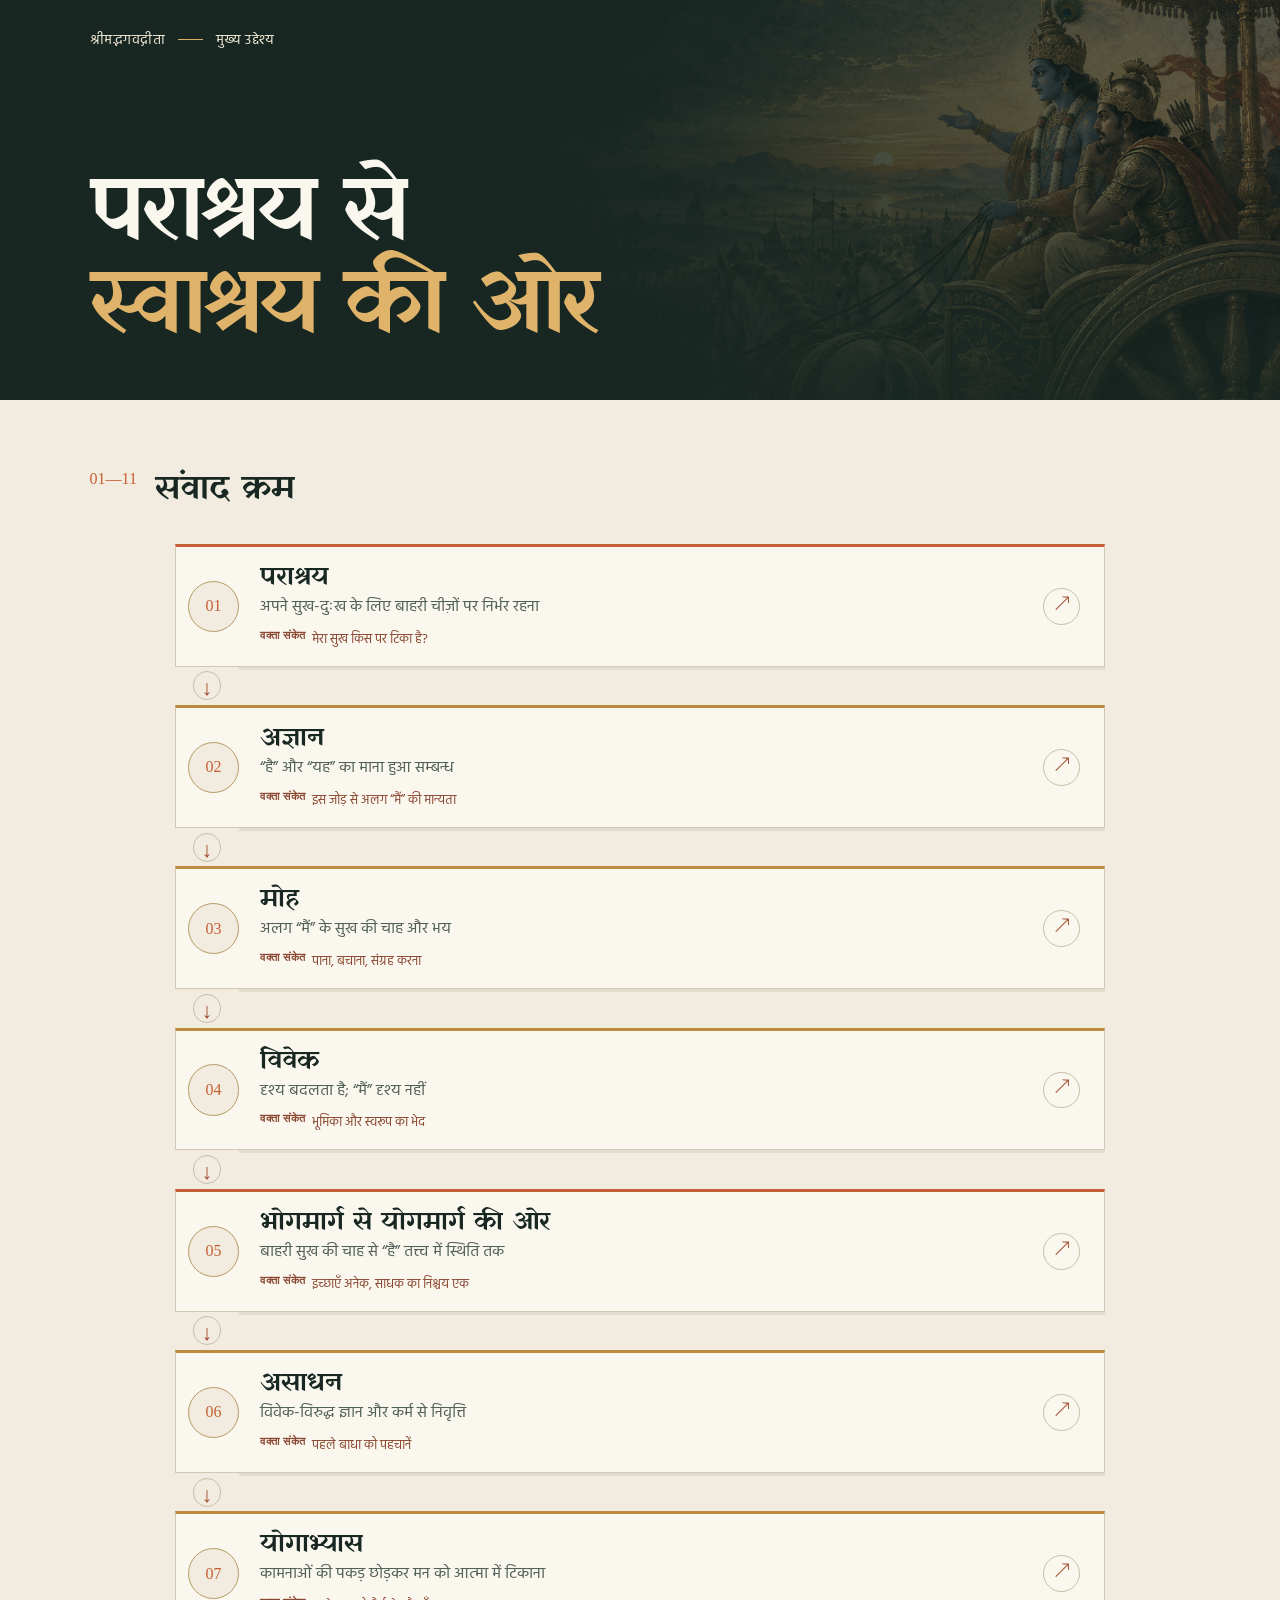
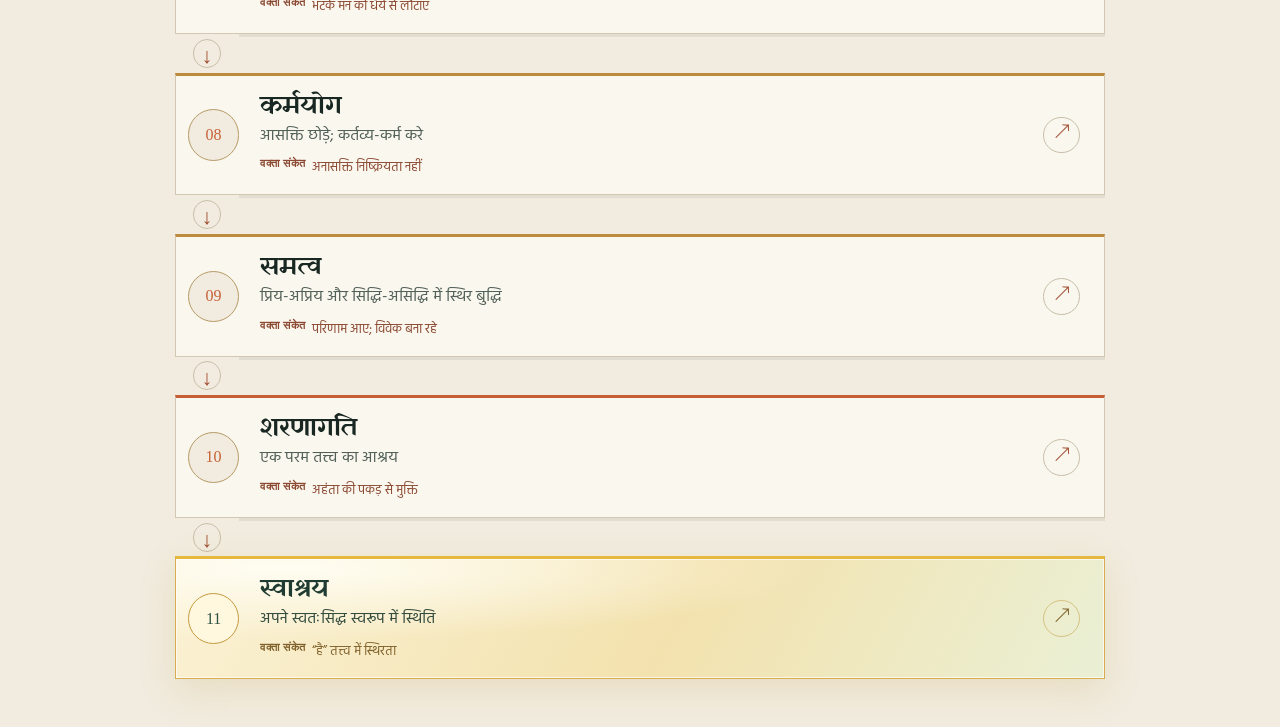
==== commit 932c2ed2: "Refine Gita discussion card content and design" ====
--- a/index.html
+++ b/index.html
@@ -35,7 +35,6 @@
     </div>
     <h2 id="dialogTitle"></h2>
     <div id="dialogContent" class="dialog-content"></div>
-    <p class="dialog-footnote">व्यावहारिक उदाहरण चर्चा को जीवन से जोड़ने के लिए हैं; उन्हें आध्यात्मिक सिद्धान्त का शाब्दिक रूप न मानें।</p>
     <aside id="verseBubble" class="verse-bubble" hidden role="dialog" aria-modal="false" aria-labelledby="verseBubbleTitle">
       <div class="verse-bubble-head">
         <span id="verseBubbleTitle">श्रीमद्भगवद्गीता</span>
@@ -48,48 +47,48 @@
   <script>
     const steps = [
       {
-        title: 'पराश्रय', idea: 'सुख-दुःख का आधार बाहरी “होने” पर रखना', cue: 'मेरा सुख किस पर टिका है?', tone: 'origin',
-        detail: `<h3>विचार का विस्तार</h3><p>जो कुछ दिखाई देता है, वह हमसे भिन्न—“पर”—है। जब किसी दृश्य वस्तु के होने या न होने से हमारा सुख-दुःख डोलता है, तब हमारा मन उस वस्तु पर आश्रित हो जाता है। इसी प्रवृत्ति को <strong>पराश्रय</strong> कहें।</p><p>स्वाश्रय इसके विपरीत है: दृश्य जगत बदलता रहे, फिर भी अपने अस्तित्व का आधार उससे न बाँधना। “मैं हूँ” का बोध किसी बाहरी वस्तु, कर्ता या साधन से प्रमाणित नहीं होता।</p><h3>वक्ता के लिए चर्चा-सूत्र</h3><p>प्रशंसा, स्वीकृति या परिणाम बदलने पर अपनी पूरी पहचान डगमगाने का रोज़मर्रा का उदाहरण दें। यह आध्यात्मिक स्वावलम्बन की चर्चा है—सहयोग लेना या संस्था में एक-दूसरे पर निर्भर होना इसका निषेध नहीं।</p>`
+        title: 'पराश्रय', idea: 'अपने सुख-दुःख के लिए बाहरी चीज़ों पर निर्भर रहना', cue: 'मेरा सुख किस पर टिका है?', tone: 'origin',
+        detail: `<h3>विचार का विस्तार</h3><p>जो दिखाई देता है, वह हमसे भिन्न—“पर”—है। जब हमारा सुख या दुःख किसी दृश्य वस्तु के होने या न होने पर निर्भर होता है, तब हमारा मन उसी पर आश्रित हो जाता है। इसी प्रवृत्ति को <strong>पराश्रय</strong> कहते हैं।</p><p>इसके विपरीत, स्वाश्रय का अर्थ है—बाहरी परिस्थितियाँ बदलें, फिर भी अपने होने और अपने सुख का आधार उन पर न रखना। हमारा “मैं हूँ” किसी बाहरी वस्तु, व्यक्ति या साधन पर निर्भर नहीं है।</p><h3>वक्ता के लिए चर्चा-सूत्र</h3><p>प्रशंसा, स्वीकृति या परिणाम बदलने पर अपनी पहचान डगमगाने का कोई रोज़मर्रा का उदाहरण साझा करें।</p>`
       },
       {
         title: 'अज्ञान', idea: '“है” और “यह” का माना हुआ सम्बन्ध', cue: 'इस जोड़ से अलग “मैं” की मान्यता', tone: 'root',
-        detail: `<h3>विचार का विस्तार</h3><p>इस दार्शनिक दृष्टि में “है” को होनापन / पुरुष और “यह” को दृश्य जगत / प्रकृति के रूप में समझें। <button class="verse-trigger" type="button" data-verses="13.22">भगवद्गीता के अध्याय 13 के श्लोक 22 में</button> प्रकृति में स्थित पुरुष, गुणों का भोग और गुण-संग आते हैं; <button class="verse-trigger" type="button" data-verses="7.4 7.5">भगवद्गीता के अध्याय 7 के श्लोक 4–5 में</button> अपरा तथा परा प्रकृति का विवेचन है।</p><p>“है” और “यह” को अलग-अलग मानकर जोड़ने से एक तीसरी पहचान—“मैं हूँ”—उभरती है। यही पृथक व्यक्तित्व या जीव-भाव है; जब यह पहचान बदलती वस्तुओं और भूमिकाओं पर टिकती है, पराश्रय गहरा होता है।</p><h3>वक्ता के लिए चर्चा-सूत्र</h3><p>“है” और “यह” को जल्दी मनोवैज्ञानिक जुमलों में न बदलें। फिर पूछें: जब बदलती भूमिका को “मैं” की पूरी पहचान मान लेते हैं, तो हमारे निर्णयों पर उसका क्या असर पड़ता है?</p>`
+        detail: `<h3>विचार का विस्तार</h3><p>यहाँ “है” से आशय होनापन / पुरुष से है और “यह” से आशय प्रकृति / दृश्य जगत से। <button class="verse-trigger" type="button" data-verses="13.22">भगवद्गीता के अध्याय 13 के श्लोक 22 में</button> प्रकृति में स्थित पुरुष, गुणों का भोग और गुण-संग आते हैं; <button class="verse-trigger" type="button" data-verses="7.4 7.5">भगवद्गीता के अध्याय 7 के श्लोक 4–5 में</button> अपरा तथा परा प्रकृति का विवेचन है।</p><p>“है” और “यह” के सम्बन्ध से “मैं हूँ”—एक पृथक व्यक्तित्व या जीव-भाव—की पहचान उभरती है। जब यह पहचान बदलती वस्तुओं और भूमिकाओं पर टिक जाती है, तब पराश्रय गहरा होता है।</p><h3>वक्ता के लिए चर्चा-सूत्र</h3><p>कार्यस्थल या विद्यालय की किसी बदलती भूमिका का उदाहरण लें। जब हम उस भूमिका को अपनी पूरी पहचान मान लेते हैं, तो हमारे निर्णयों पर क्या असर पड़ता है?</p>`
       },
       {
         title: 'मोह', idea: 'अलग “मैं” के सुख की चाह और भय', cue: 'पाना, बचाना, संग्रह करना', tone: 'warm',
-        detail: `<h3>विचार का विस्तार</h3><p>“मैं जी रहा हूँ” की मान्यता से “मैं सुखपूर्वक जीता रहूँ” जीवन का मुख्य ध्येय बन सकता है। उसी ध्येय की पूर्ति के लिए व्यक्ति कर्म, संग्रह और सुरक्षा की ओर दौड़ता है। सुख को बाहरी उपलब्धियों पर टिकाना मोह और पराश्रय को गहरा करता है।</p><p><button class="verse-trigger" type="button" data-verses="9.12">भगवद्गीता के अध्याय 9 के श्लोक 12 में</button> व्यर्थ आशा, कर्म और ज्ञान का उल्लेख है। <button class="verse-trigger" type="button" data-verses="16.11 16.12 16.13 16.14">भगवद्गीता के अध्याय 16 के श्लोक 11–14 में</button> मृत्यु तक बनी रहने वाली चिन्ताओं, “इतना ही सुख है” की धारणा, आशाओं के बन्धन, काम-क्रोध और अन्यायपूर्ण संग्रह का चित्र मिलता है।</p><h3>वक्ता के लिए चर्चा-सूत्र</h3><p>इसे श्रोताओं के व्यवहार का निदान न बनाएँ। आत्म-परीक्षण के रूप में पूछें: जब अपना सुख ही एकमात्र ध्येय हो, तो खोने का भय और पाने की बेचैनी कैसे बढ़ती है?</p>`
+        detail: `<h3>विचार का विस्तार</h3><p>“मैं जी रहा हूँ” की मान्यता से “मैं सुखपूर्वक जीता रहूँ” जीवन का मुख्य ध्येय बन सकता है। उसी ध्येय की पूर्ति के लिए व्यक्ति कर्म, संग्रह और सुरक्षा की ओर दौड़ता है। सुख को बाहरी उपलब्धियों पर टिकाना मोह और पराश्रय को गहरा करता है।</p><p><button class="verse-trigger" type="button" data-verses="9.12">भगवद्गीता के अध्याय 9 के श्लोक 12 में</button> श्रीकृष्ण ऐसी आशाओं, कर्मों और ज्ञान का उल्लेख करते हैं जो मोहपूर्ण दृष्टि में बँधे हों। <button class="verse-trigger" type="button" data-verses="16.11 16.12 16.13 16.14">भगवद्गीता के अध्याय 16 के श्लोक 11–14 में</button> इस प्रवृत्ति का विस्तार मिलता है: असंख्य चिन्ताएँ, धन-संग्रह की लालसा और कामना-क्रोध से संचालित जीवन। जब सुख को केवल भोग और संग्रह में देखा जाता है, तो इच्छाएँ पूरी होने पर भी नई इच्छाएँ उठती रहती हैं; साथ ही जो पाया है उसे खोने का भय बना रहता है।</p><h3>वक्ता के लिए चर्चा-सूत्र</h3><p>आत्म-परीक्षण के रूप में पूछें: जब अपना सुख ही एकमात्र ध्येय हो, तो खोने का भय और पाने की बेचैनी कैसे बढ़ती है?</p>`
       },
       {
         title: 'विवेक', idea: 'दृश्य बदलता है; “मैं” दृश्य नहीं', cue: 'भूमिका और स्वरूप का भेद', tone: 'light',
-        detail: `<h3>विचार का विस्तार</h3><p>एक प्रश्न से शुरू करें: क्या “मैं” को किसी दृश्य वस्तु की तरह देखा जा सकता है? हाथ, मुख और दूसरी दिखाई देने वाली वस्तुएँ “यह” हैं। ये बदलती रहती हैं; बदलते दृश्य को स्थिर अस्तित्व मान लेना भ्रम पैदा करता है।</p><p><button class="verse-trigger" type="button" data-verses="2.16 2.17">भगवद्गीता के अध्याय 2 के श्लोक 16–17 में</button> सत्-असत् का विवेक आता है। यहाँ “असत्” का अर्थ साधारण झूठ और “सत्” का अर्थ केवल नैतिक अच्छाई नहीं; भेद बदलने वाले दृश्य और अविनाशी तत्त्व के बीच है।</p><h3>वक्ता के लिए चर्चा-सूत्र</h3><p>पद, आयु, भूमिका या उपलब्धि के बदलने का सहज उदाहरण लें। उद्देश्य जिम्मेदारी से दूरी बनाना नहीं; भूमिका निभाते हुए उसे अपनी सम्पूर्ण, स्थायी पहचान न मानने पर विचार करना है।</p>`
-      },
-      {
-        title: 'उद्देश्य में परिवर्तन', idea: 'भोग में चाह-पूर्ति; योग में “मैं” की खोज', cue: 'इच्छाएँ अनेक, साधक का निश्चय एक', tone: 'turn',
-        detail: `<h3>विचार का विस्तार</h3><p>भोग की दिशा कहती है: “जो नहीं है वह मिल जाए और जो है वह छूटे नहीं।” इसके पीछे जीते रहने की चाह, खोने का भय और अपने सुख-सुरक्षा को बनाए रखने का आग्रह काम करता है।</p><p>योग की दिशा “मैं” की खोज और मैंपन की पकड़ ढीली करने की ओर ले जाती है। दिखाई देने वाली वस्तुएँ बदलती हैं; इसलिए उद्देश्य केवल चाह पूरी करना न रहकर अपने वास्तविक आधार को पहचानना बनता है। <button class="verse-trigger" type="button" data-verses="6.23 6.24 6.25">भगवद्गीता के अध्याय 6 के श्लोक 23–25 में</button> मन को स्थिर करने की शिक्षा मिलती है—दृढ़ निश्चय, अभ्यास और धैर्य के साथ।</p><h3>वक्ता के लिए चर्चा-सूत्र</h3><p>इन दो दिशाओं को लोगों के अच्छे-बुरे वर्गीकरण की तरह न रखें। एक ही व्यक्ति के निर्णय में दोनों तरह के प्रयोजन आ सकते हैं। पूछें: कर्म का हेतु केवल अपनी चाह है, या चाह से निवृत्ति और सत्य की खोज भी?</p>`
+        detail: `<h3>विचार का विस्तार</h3><p>एक प्रश्न से शुरू करें: क्या “मैं” को किसी दृश्य वस्तु की तरह देखा जा सकता है? हाथ, मुख और दूसरी दिखाई देने वाली वस्तुएँ “यह” हैं। ये बदलती रहती हैं; बदलते दृश्य को स्थिर अस्तित्व मान लेना भ्रम पैदा करता है।</p><p><button class="verse-trigger" type="button" data-verses="2.16 2.17">भगवद्गीता के अध्याय 2 के श्लोक 16–17 में</button> श्रीकृष्ण बताते हैं कि दृश्य वस्तुएँ बदलती और मिटती रहती हैं, इसलिए उनका अस्तित्व स्थायी नहीं है। इसके विपरीत, जो अविनाशी तत्त्व सबमें व्याप्त है, उसका कभी अभाव नहीं होता। इस विवेक से हमारा ध्यान बदलती वस्तुओं से हटकर उस स्थायी आधार की ओर जाता है।</p><h3>वक्ता के लिए चर्चा-सूत्र</h3><p>पद, आयु, भूमिका या उपलब्धि के बदलने का सहज उदाहरण लें। भूमिका निभाते हुए उसे अपनी सम्पूर्ण, स्थायी पहचान मानने का अनुभव साझा करें।</p>`
+      },
+      {
+        title: 'भोगमार्ग से योगमार्ग की ओर', idea: 'बाहरी सुख की चाह से “है” तत्त्व में स्थिति तक', cue: 'इच्छाएँ अनेक, साधक का निश्चय एक', tone: 'turn',
+        detail: `<h3>विचार का विस्तार</h3><p>भोग की दिशा कहती है: “जो नहीं है वह मिल जाए और जो है वह छूटे नहीं।” इसके पीछे जीते रहने की चाह, खोने का भय और अपने सुख-सुरक्षा को बनाए रखने का आग्रह काम करता है।</p><p>योग की दिशा में मन बाहरी वस्तुओं से सुख पाने की दौड़ से मुड़कर अपने वास्तविक आधार की खोज करता है। <button class="verse-trigger" type="button" data-verses="6.23 6.24 6.25">भगवद्गीता के अध्याय 6 के श्लोक 23–25 में</button> योग को दुःख के संयोग से वियोग कहा गया है। आगे, संकल्प से उठने वाली कामनाओं को छोड़कर, दृढ़ निश्चय और धैर्य के साथ मन को धीरे-धीरे आत्मा में स्थिर करने की बात आती है। इस तरह परिवर्तन केवल लक्ष्य का नहीं, मन की दिशा और उसके टिकने के आधार का है।</p><h3>वक्ता के लिए चर्चा-सूत्र</h3><p>एक ही व्यक्ति के निर्णय में भोग और योग—दोनों दिशाओं के प्रयोजन आ सकते हैं। पूछें: कर्म का हेतु केवल अपनी चाह है, या चाह से निवृत्ति और सत्य की खोज भी?</p>`
       },
       {
         title: 'असाधन', idea: 'विवेक-विरुद्ध ज्ञान और कर्म से निवृत्ति', cue: 'पहले बाधा को पहचानें', tone: 'warm',
-        detail: `<h3>विचार का विस्तार</h3><p>स्वाश्रय की दिशा में बाधा वे मान्यताएँ और आचरण हैं जो विवेक से मेल नहीं खाते: जाने हुए असत्य को पकड़े रहना, करने योग्य कर्म से बचना, या न करने योग्य कर्म करना।</p><p>बाहरी आधारों से चिपके रहना भी इस दिशा में बाधा है। साधना से मिलने वाली शान्ति या सुख स्वयं नया आकर्षण बन सकता है; इसलिए उसे अहम् की उपलब्धि या अंतिम लक्ष्य न मानें।</p><h3>वक्ता के लिए चर्चा-सूत्र</h3><p>“असाधन” को तकनीक या उपकरण तक सीमित न करें। इसे ऐसी मान्यता और आचरण के रूप में समझाएँ जो सत्य-विवेक से मेल न खाएँ। पूछें: पहले से उचित समझी बात के विरुद्ध चलते समय कौन-सी भीतरी चाह सक्रिय होती है?</p>`
-      },
-      {
-        title: 'योगाभ्यास', idea: 'अचाह · धैर्यपूर्वक अभ्यास · उपरति', cue: 'मन को धीरे-धीरे स्थिर करें', tone: 'light',
-        detail: `<h3>विचार का विस्तार</h3><p><button class="verse-trigger" type="button" data-verses="6.23 6.24 6.25">भगवद्गीता के अध्याय 6 के श्लोक 23–25 में</button> दुःख-संयोग से वियोग, दृढ़ निश्चय से अभ्यास, संकल्प से उपजी कामनाओं के त्याग और धैर्य से मन को आत्मा में स्थिर करने की शिक्षा मिलती है।</p><p>यहाँ “अचाह” निरुत्साह नहीं और “अप्रयत्न” आलस्य नहीं है। इसका अर्थ उचित कर्म रोक देना भी नहीं; बात चाह और आग्रह की पकड़ को पहचानने तथा मन को धीरे-धीरे स्थिर करने की है।</p><h3>वक्ता के लिए चर्चा-सूत्र</h3><p>इसे तत्काल शान्त हो जाने की तकनीक न कहें। धैर्य, बार-बार लौटना और संकल्प से उपजी कामना को देखना केन्द्र में रखें। पूछें: जल्दबाज़ी में मन किस परिणाम पर अटक जाता है?</p>`
+        detail: `<h3>विचार का विस्तार</h3><p>स्वाश्रय की दिशा में बाधा वे मान्यताएँ और आचरण हैं जो विवेक से मेल नहीं खाते, अर्थात्—जाने हुए असत्य को पकड़े रहना, करने योग्य कर्म से बचना या न करने योग्य कर्म करना।</p><p>बाहरी आधारों से चिपके रहना भी इस दिशा में बाधा है। साधना से मिलने वाली शान्ति या सुख स्वयं नया आकर्षण बन सकता है; इसलिए उसे अहम् की उपलब्धि या अंतिम लक्ष्य न मानें।</p><h3>वक्ता के लिए चर्चा-सूत्र</h3><p>“असाधन” को सत्य-विवेक से मेल न खाने वाली मान्यता और आचरण के रूप में समझाएँ। पूछें: पहले से उचित समझी बात के विरुद्ध चलते समय कौन-सी भीतरी चाह सक्रिय होती है?</p>`
+      },
+      {
+        title: 'योगाभ्यास', idea: 'कामनाओं की पकड़ छोड़कर मन को आत्मा में टिकाना', cue: 'भटके मन को धैर्य से लौटाएँ', tone: 'light',
+        detail: `<h3>विचार का विस्तार</h3><p><button class="verse-trigger" type="button" data-verses="6.23 6.24 6.25">भगवद्गीता के अध्याय 6 के श्लोक 23–25 में</button> योग को दुःख के संयोग से वियोग कहा गया है। इसके लिए संकल्प से उठने वाली कामनाओं को छोड़कर, दृढ़ निश्चय के साथ धीरे-धीरे मन को आत्मा में स्थिर करने की शिक्षा दी गई है।</p><p>अभ्यास में मन की भटकन को देखना, उसे उस कामना से हटाना और बार-बार आत्मा की ओर लौटाना शामिल है। यह क्रम धैर्य और बुद्धि से चलता है; एकाग्रता तत्काल नहीं, नियमित लौटने से गहरी होती है।</p><h3>वक्ता के लिए चर्चा-सूत्र</h3><p>धैर्य, बार-बार लौटना और संकल्प से उपजी कामना को देखना केन्द्र में रखें। पूछें: जल्दबाज़ी में मन किस परिणाम पर अटक जाता है?</p>`
       },
       {
         title: 'कर्मयोग', idea: 'आसक्ति छोड़े; कर्तव्य-कर्म करे', cue: 'अनासक्ति निष्क्रियता नहीं', tone: 'warm',
-        detail: `<h3>विचार का विस्तार</h3><p><button class="verse-trigger" type="button" data-verses="2.39">भगवद्गीता के अध्याय 2 के श्लोक 39 में</button> कर्मयोग की बुद्धि से कर्मबन्धन से मुक्त होने की दिशा दिखती है। <button class="verse-trigger" type="button" data-verses="2.47">भगवद्गीता के अध्याय 2 के श्लोक 47 में</button> कर्म का अधिकार, फल को कर्म का हेतु न बनाने और अकर्म में आसक्ति न रखने की बात है। <button class="verse-trigger" type="button" data-verses="2.48">भगवद्गीता के अध्याय 2 के श्लोक 48 में</button> आसक्ति छोड़कर कर्म करने और सिद्धि-असिद्धि में समबुद्धि रखने को कहा गया है।</p><p>व्यावहारिक रूप में, निजी आग्रह की पकड़ ढीली करके दूसरे के उचित हित के लिए कर्म करें। दो मर्यादाएँ साथ रखें: कर्म विवेक-विरुद्ध न हो और अपनी सामर्थ्य के बाहर न हो। “जो अपने को बुरा लगे, वह दूसरे के साथ न करें”—यह भी एक उपयोगी नैतिक कसौटी है।</p><h3>वक्ता के लिए चर्चा-सूत्र</h3><p>इसे परिणाम मापना, योजना बनाना या जवाबदेही छोड़ना न कहें। फल की जानकारी और फल पर आसक्ति अलग हैं। किसी अनुचित माँग का पालन, आत्म-हानि या अपनी भूमिका छोड़ना भी इसका सीधा अर्थ नहीं; विवेक और सामर्थ्य की मर्यादा साथ रखें।</p>`
+        detail: `<h3>विचार का विस्तार</h3><p><button class="verse-trigger" type="button" data-verses="2.39">भगवद्गीता के अध्याय 2 के श्लोक 39 में</button> श्रीकृष्ण कर्मयोग समझाते हैं कि यह ऐसी दृष्टि है जिसमें मनुष्य कर्म करते हुए भी कर्मबन्धन से मुक्त हो सकता है। <button class="verse-trigger" type="button" data-verses="2.47">भगवद्गीता के अध्याय 2 के श्लोक 47 में</button> वे कर्म करने का अधिकार बताते हैं—फल को ही कर्म का हेतु न बनाएँ और साथ ही अकर्म में भी आसक्त न हों। अर्थात्, कर्म पूरी निष्ठा से करें; फल की लालसा या भय को कर्म की दिशा तय न करने दें। फिर <button class="verse-trigger" type="button" data-verses="2.48">भगवद्गीता के अध्याय 2 के श्लोक 48 में</button> वे आसक्ति छोड़कर कर्म करने और सिद्धि-असिद्धि में समबुद्धि रखने को योग कहते हैं।</p><p>इस दृष्टि में व्यक्ति अपना दायित्व पूरी निष्ठा से निभाता है, परिणाम से सीखता है और सफलता-असफलता को अपनी पहचान या सुख का आधार बनाने के बजाय अगले उचित कर्म में लगता है। इस प्रकार कर्म निजी आग्रह की अपेक्षा व्यापक हित की दिशा में उन्मुख होता है।</p><h3>वक्ता के लिए चर्चा-सूत्र</h3><p>फल की जानकारी और फल पर आसक्ति के अन्तर पर चर्चा करें। किसी काम की योजना बनाते समय अपेक्षित परिणाम और अपने कर्म पर ध्यान कैसे संतुलित रखें?</p>`
       },
       {
         title: 'समत्व', idea: 'प्रिय-अप्रिय और सिद्धि-असिद्धि में स्थिर बुद्धि', cue: 'परिणाम आए; विवेक बना रहे', tone: 'light',
-        detail: `<h3>विचार का विस्तार</h3><p><button class="verse-trigger" type="button" data-verses="5.19 5.20">भगवद्गीता के अध्याय 5 के श्लोक 19–20 में</button> समभाव और प्रिय-अप्रिय में स्थिरबुद्धि का वर्णन है। “यह हो अथवा न हो”, “यह अच्छा या बुरा”—ऐसे द्वन्द्वों के बीच भी भीतर स्थिरता बनी रह सकती है; निर्दोष दृष्टि से समता सहज होती है।</p><p><button class="verse-trigger" type="button" data-verses="3.27 3.28">भगवद्गीता के अध्याय 3 के श्लोक 27–28 में</button> तथा <button class="verse-trigger" type="button" data-verses="4.18">भगवद्गीता के अध्याय 4 के श्लोक 18 में</button> कर्तापन की मान्यता पर विचार आता है: कर्म प्रकृति के गुणों में होते हैं, पर अहंकार से मोहित व्यक्ति “मैं कर्ता हूँ” मानता है। समत्व निष्क्रियता नहीं; सामने के कार्य को सामर्थ्य के अनुसार पूरा करना भी आवश्यक है।</p><h3>वक्ता के लिए चर्चा-सूत्र</h3><p>समत्व का अर्थ भावना दबाना, अन्याय को अनदेखा करना या समीक्षा रोकना नहीं है। सफलता और असफलता दोनों के बाद तथ्य देखना, सीखना और अगला उचित कर्म करना इसका कार्यस्थल में उपयोगी रूप हो सकता है।</p>`
+        detail: `<h3>विचार का विस्तार</h3><p>जब हमारा सुख किसी प्रिय परिणाम पर और दुःख किसी अप्रिय परिणाम से बचने पर निर्भर हो, तो मन हर बदलाव के साथ डोलता है। समत्व उस भीतर की स्थिरता है जिसमें प्रिय-अप्रिय की स्थिति बदलने पर भी बुद्धि विवेकपूर्वक देख सकती है। <button class="verse-trigger" type="button" data-verses="5.19 5.20">भगवद्गीता के अध्याय 5 के श्लोक 19–20 में</button> इसी समभाव और स्थिरबुद्धि का वर्णन है।</p><p>इस स्थिरता का सम्बन्ध “मैं ही सब कर रहा हूँ” की मान्यता को देखने से भी है। <button class="verse-trigger" type="button" data-verses="3.27 3.28">भगवद्गीता के अध्याय 3 के श्लोक 27–28 में</button> कर्म प्रकृति के गुणों में होने और अहंकार से मोहित व्यक्ति के स्वयं को कर्ता मानने की बात आती है; <button class="verse-trigger" type="button" data-verses="4.18">अध्याय 4 के श्लोक 18 में</button> कर्म के बीच अकर्म देखने का संकेत है। कर्तापन का आग्रह ढीला पड़ने पर व्यक्ति कर्म में लगा रहता है, पर अपने अस्तित्व को सफलता या असफलता से नहीं बाँधता।</p><h3>वक्ता के लिए चर्चा-सूत्र</h3><p>सफलता और असफलता दोनों के बाद तथ्य देखना, उनसे सीखना और अगला उचित कर्म करना—इसका कार्यस्थल में उपयोगी उदाहरण साझा करें।</p>`
       },
       {
         title: 'शरणागति', idea: 'एक परम तत्त्व का आश्रय', cue: 'अहंता की पकड़ से मुक्ति', tone: 'turn',
-        detail: `<h3>विचार का विस्तार</h3><p><button class="verse-trigger" type="button" data-verses="18.65 18.66">भगवद्गीता के अध्याय 18 के श्लोक 65–66 में</button> श्रीकृष्ण मन, भक्ति और प्रणाम को अपनी ओर लगाने का आह्वान करते हैं और एकमात्र अपनी शरण में आने का वचन देते हैं। शरणागति का केन्द्र परमात्मतत्त्व में दृढ़ निष्ठा और अपनी अहंता की स्वतंत्र सत्ता के आग्रह को छोड़ना है।</p><p>जब विविध पहचान और सम्बन्धों से निजी सुख की अपेक्षा बँधी रहती है, पराश्रय बना रहता है। शरणागति उस अपेक्षा को परम तत्त्व में समर्पित करने की आध्यात्मिक दिशा है।</p><h3>वक्ता के लिए चर्चा-सूत्र</h3><p>इसे किसी प्रबंधक, संस्था या सत्ता के आगे आत्मसमर्पण न बताएं। गीता के “सर्वधर्मान् परित्यज्य” को कर्मचारियों या शिक्षकों के सामान्य कर्तव्य छोड़ने की सलाह न बनाएं; चर्चा अहंता और परम तत्त्व के आध्यात्मिक सम्बन्ध की है।</p>`
+        detail: `<h3>विचार का विस्तार</h3><p><button class="verse-trigger" type="button" data-verses="18.65 18.66">भगवद्गीता के अध्याय 18 के श्लोक 65–66 में</button> श्रीकृष्ण अर्जुन से मन को उनमें लगाने, प्रेमपूर्वक उनकी उपासना करने और उन्हें श्रद्धा से प्रणाम करने को कहते हैं। वे अर्जुन को उनसे प्राप्त होने का आश्वासन देते हैं; अगले श्लोक में वे एकमात्र उनकी शरण में आने का आह्वान करते हैं। <strong>शरणागति का केन्द्र परमात्मतत्त्व “है” में दृढ़ निष्ठा और अपनी अहंता की स्वतंत्र सत्ता के आग्रह को छोड़ना है।</strong></p><p>जब सुख की अपेक्षा बदलती पहचान, सम्बन्धों और उपलब्धियों से जुड़ती है, तब मन पराश्रित रहता है। शरणागति में यह अपेक्षा परमात्मतत्त्व की ओर मुड़ती है और अहंता की अलग, स्वतंत्र सत्ता का आग्रह ढीला पड़ता है।</p><h3>वक्ता के लिए चर्चा-सूत्र</h3><p>गीता के “सर्वधर्मान् परित्यज्य” के सन्दर्भ में अहंता और परम तत्त्व के आध्यात्मिक सम्बन्ध पर चर्चा करें।</p>`
       },
       {
         title: 'स्वाश्रय', idea: 'अपने स्वतःसिद्ध स्वरूप में स्थिति', cue: '“है” तत्त्व में स्थिरता', tone: 'destination',
-        detail: `<h3>विचार का विस्तार</h3><p>स्वाश्रय की दिशा है—दृश्य जगत के होने या न होने से अपने अस्तित्व का आधार और सुख-दुःख न बाँधना। “मैं हूँ” का स्वतःसिद्ध बोध किसी बाहरी कर्ता या उपकरण पर निर्भर नहीं है।</p><p>इस दिशा की चरम अवस्था अहम्-कृत भाव का पूर्ण त्याग और एक “है” तत्त्व की अखण्ड स्मृति है। <button class="verse-trigger" type="button" data-verses="3.17 3.18">भगवद्गीता के अध्याय 3 के श्लोक 17–18 में</button> आत्मरत / आत्मतृप्त पुरुष का चित्र है, जहाँ निजी प्रयोजन शेष नहीं रहते।</p><h3>वक्ता के लिए चर्चा-सूत्र</h3><p>इस आध्यात्मिक चरम अवस्था को सामान्य प्रबंधकीय निर्देश न बनाएँ। यह नौकरी या जिम्मेदारियाँ छोड़ने की सलाह नहीं; चर्चा उस परम अवस्था की है जिसे यहाँ स्वाश्रय कहा गया है।</p>`
+        detail: `<h3>विचार का विस्तार</h3><p>स्वाश्रय की दिशा है—दृश्य जगत के होने या न होने से अपने अस्तित्व का आधार और सुख-दुःख न बाँधना। “मैं हूँ” का स्वतःसिद्ध बोध किसी बाहरी कर्ता या उपकरण पर निर्भर नहीं है।</p><p>इस दिशा की चरम अवस्था अहम्-कृत भाव का पूर्ण त्याग और एक “है” तत्त्व की अखण्ड स्मृति है। <button class="verse-trigger" type="button" data-verses="3.17 3.18">भगवद्गीता के अध्याय 3 के श्लोक 17–18 में</button> ऐसे पुरुष का वर्णन है जो आत्मा में रमण करता है, आत्मा से तृप्त है और आत्मा में ही संतुष्ट रहता है। उसका आनन्द और पूर्णता बाहरी उपलब्धियों से नहीं आती; अपने लिए कुछ पाना या सिद्ध करना शेष नहीं रहता। इसलिए उसके कर्मों के पीछे निजी प्रयोजन की पूर्ति नहीं रहती—यह “है” तत्त्व में स्थिर स्वाश्रय की परिपक्व अवस्था है।</p><h3>वक्ता के लिए चर्चा-सूत्र</h3><p>स्वाश्रय की इस चरम अवस्था और आत्मरत / आत्मतृप्त पुरुष के गीता-वर्णन पर विचार साझा करें।</p>`
       }
     ];
 
--- a/flowchart-cards.css
+++ b/flowchart-cards.css
@@ -67,12 +67,12 @@
 .card-open { display: grid; place-items: center; width: 2.3rem; height: 2.3rem; border: 1px solid #c8bea8; border-radius: 50%; color: #a14e31; font-size: 1.1rem; transition: transform .18s ease, background .18s ease; }
 .path-card:hover .card-open { transform: rotate(45deg); color: #faf7ef; background: #c65f35; }
 .journey-item.tone-origin .path-card { border-top-color: #c65f35; }
-.journey-item.tone-turn .path-card { border-top-color: #c65f35; background: #f3e4d4; }
-.journey-item.tone-destination .path-card { border-color: #182722; border-top: 3px solid #d8ae62; color: #faf7ef; background: #182722; }
-.journey-item.tone-destination .card-number { border-color: #d8ae62; color: #d8ae62; background: #20362e; }
-.journey-item.tone-destination .card-source, .journey-item.tone-destination .card-cue { color: #e2bd79; }
-.journey-item.tone-destination .card-idea { color: #e2e5da; }
-.journey-item.tone-destination .card-open { border-color: #d8ae6266; color: #e2bd79; }
+.journey-item.tone-turn .path-card { border-top-color: #c65f35; }
+.journey-item.tone-destination .path-card { border-color: #d7ad4f; border-top: 3px solid #e6b83d; color: #203b31; background: radial-gradient(ellipse at 12% 8%, #fffdf2 0%, transparent 46%), linear-gradient(118deg, #fbf2d5 0%, #f3e2ae 54%, #eaf0d5 100%); box-shadow: 0 12px 34px #bd96332b, inset 0 0 0 1px #ffffffa8; }
+.journey-item.tone-destination .card-number { border-color: #c49a3e; color: #315245; background: #fff8df; }
+.journey-item.tone-destination .card-source, .journey-item.tone-destination .card-cue { color: #80612b; }
+.journey-item.tone-destination .card-idea { color: #354d3f; }
+.journey-item.tone-destination .card-open { border-color: #c49a3e88; color: #80612b; }
 .journey-connector { position: relative; z-index: 1; display: grid; place-items: center; width: 4rem; height: 2.4rem; margin: 0 0 0 0; color: #a14e31; background: #f1ecdf; font: 500 1.35rem "Hind", sans-serif; }
 .journey-connector span { display: grid; place-items: center; width: 1.8rem; height: 1.8rem; border: 1px solid #c8bea8; border-radius: 50%; background: #f1ecdf; }
 
